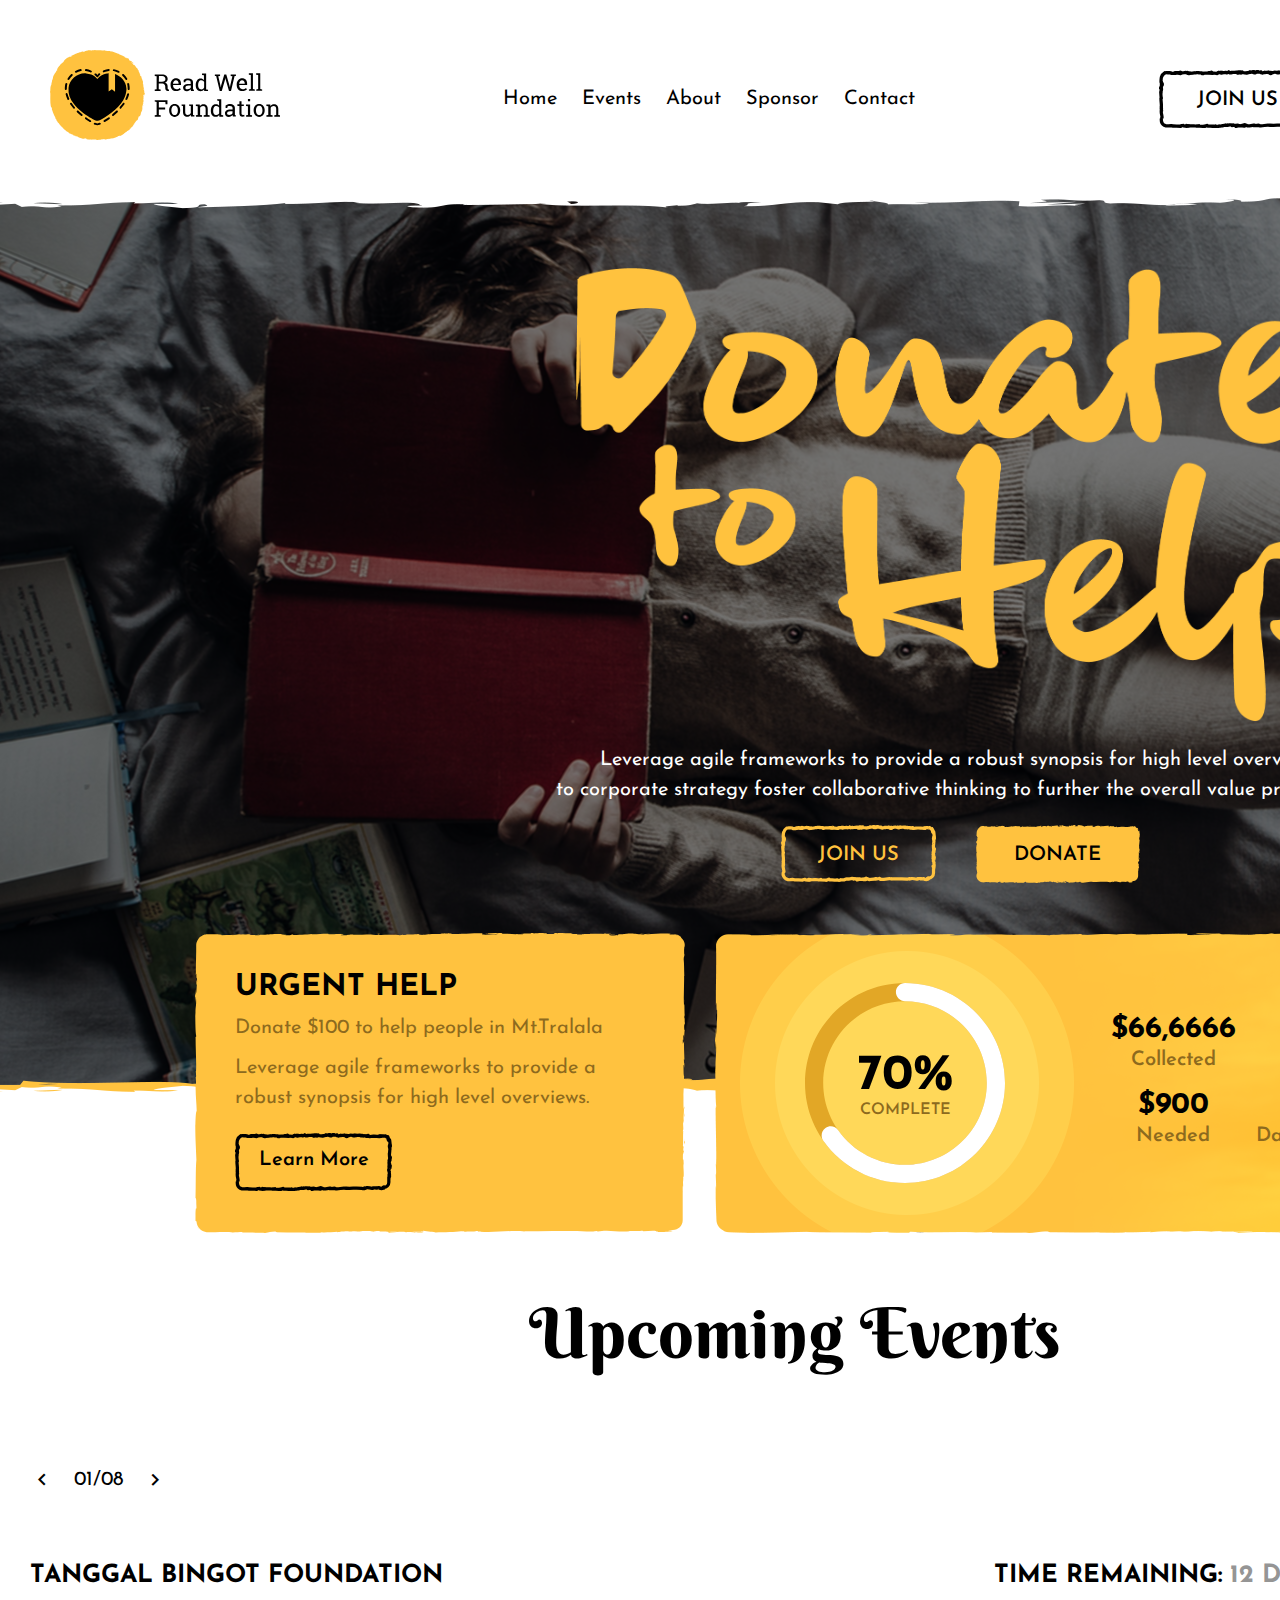
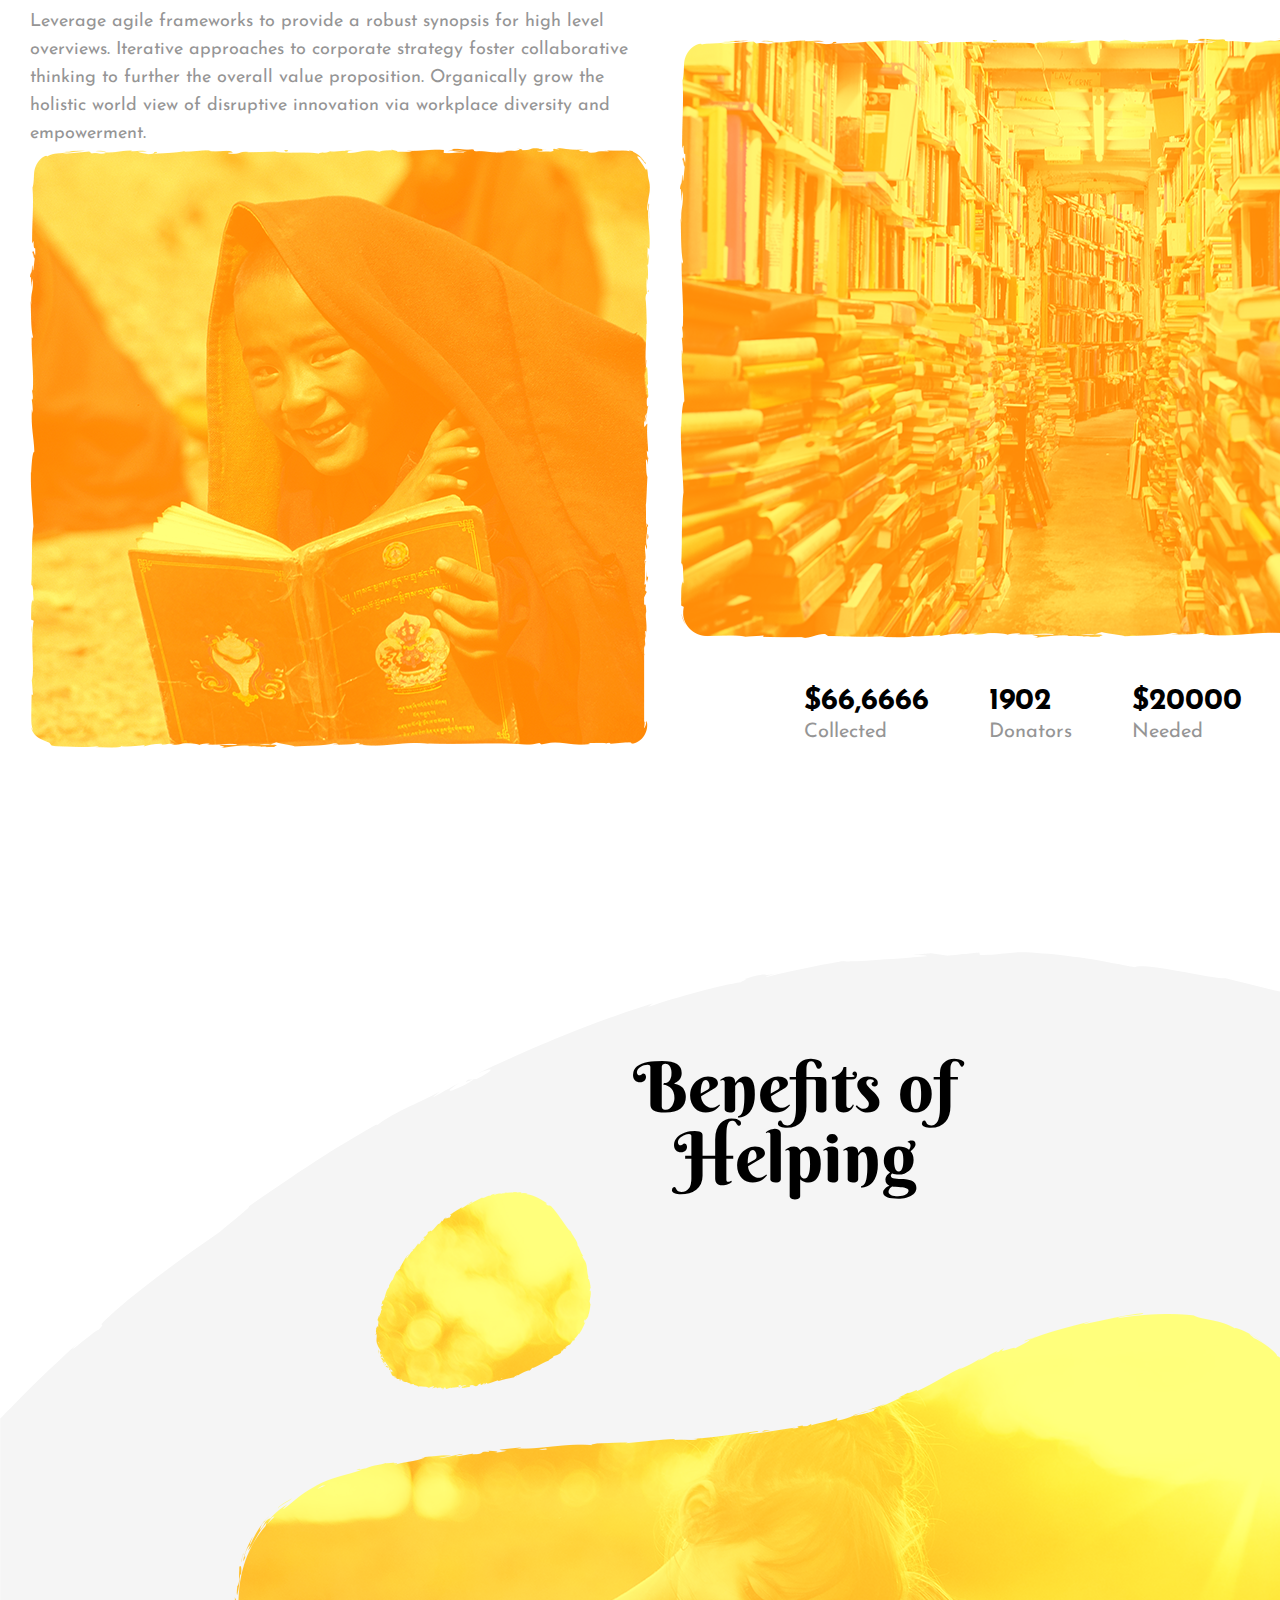
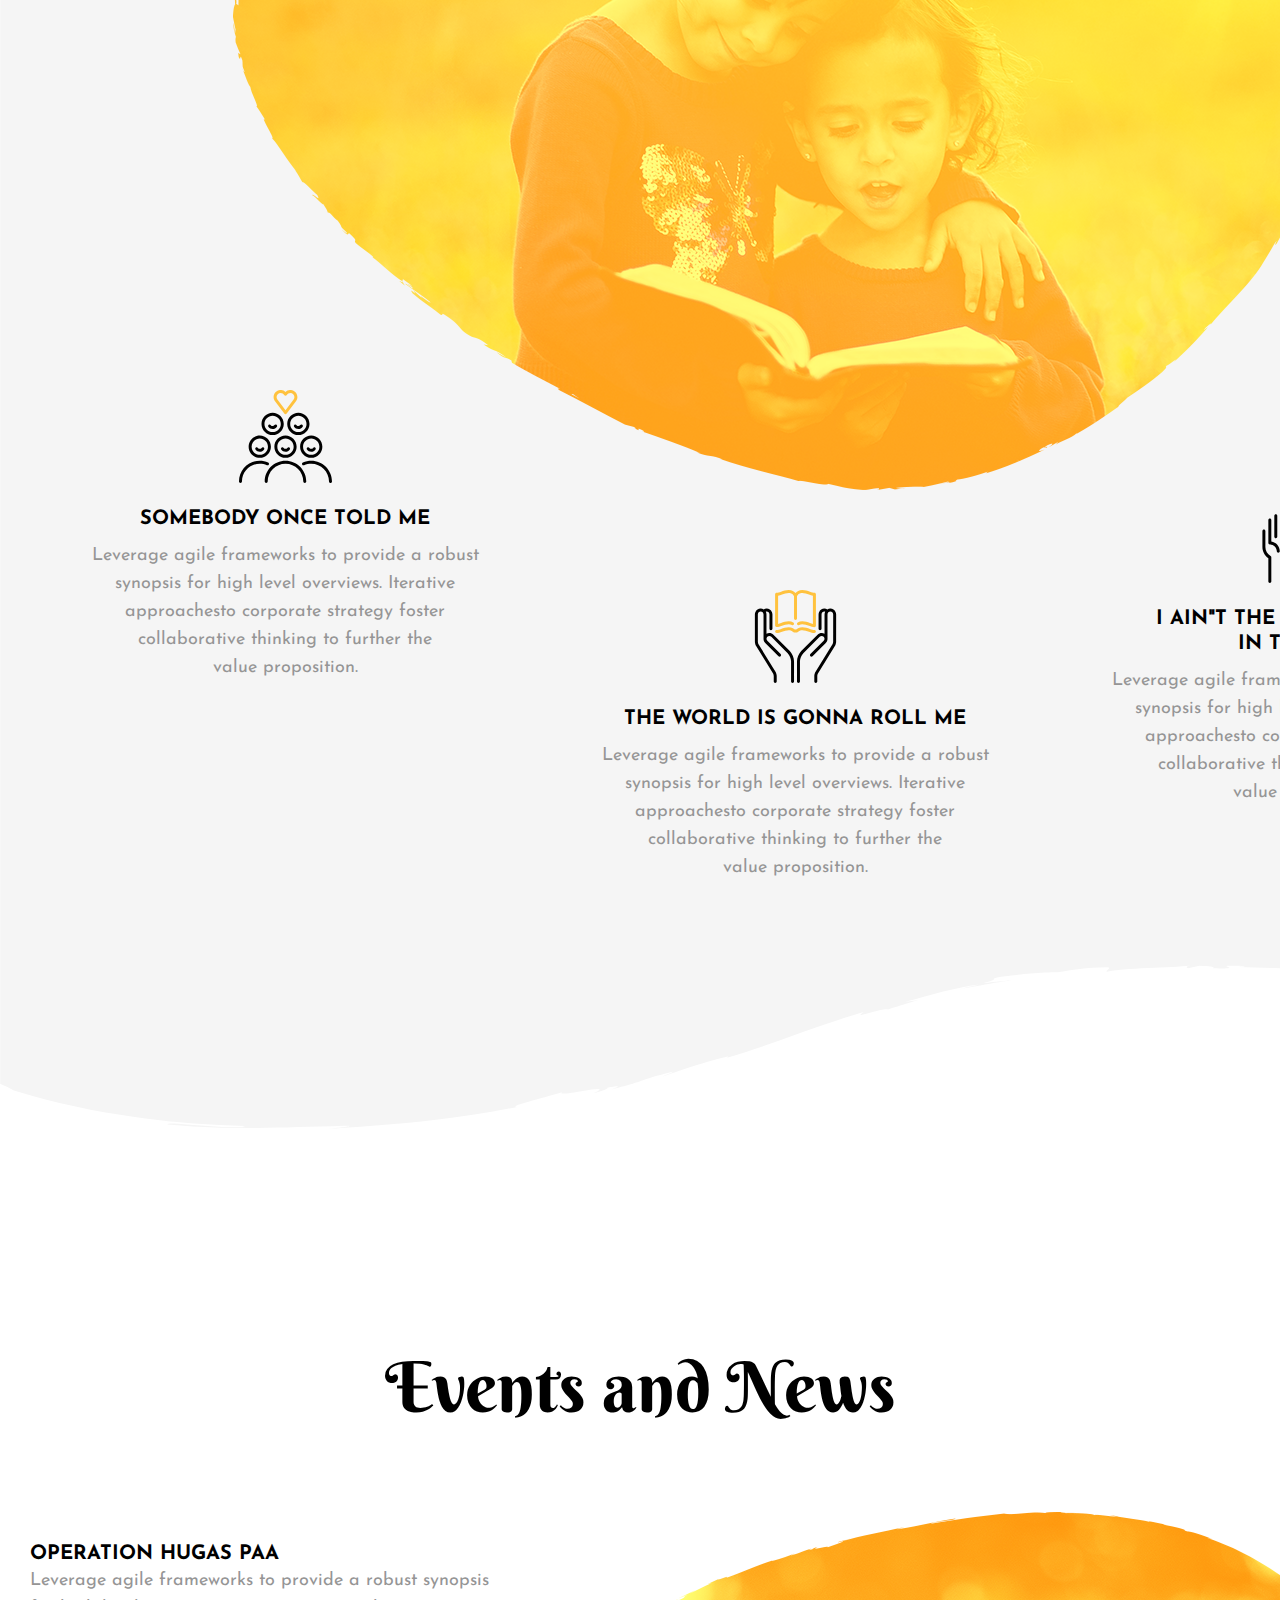
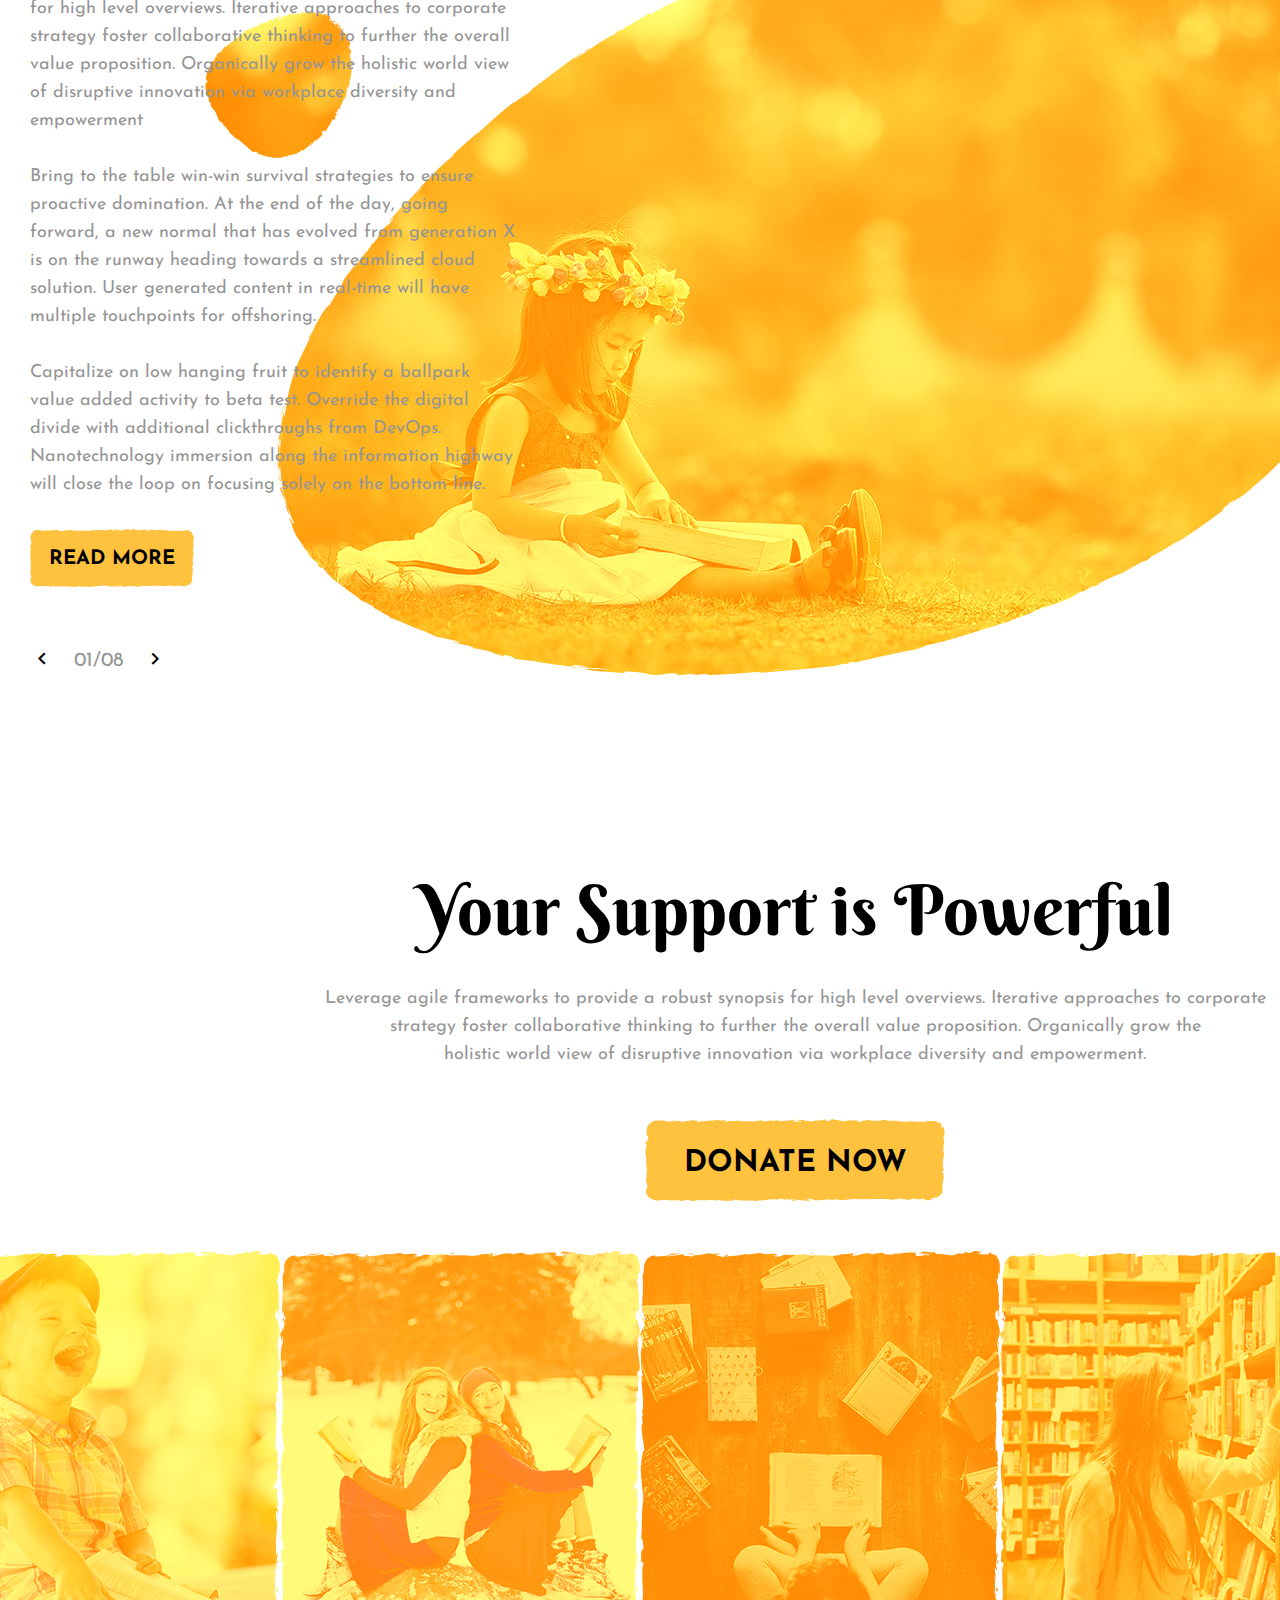
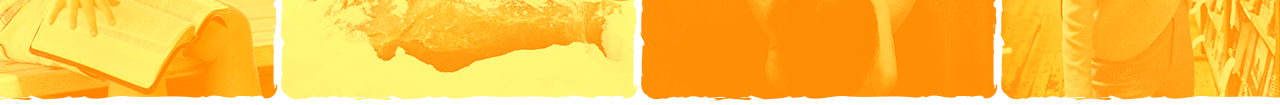
==== index.html @ 2c6f2c4c "initial commit" ====
<!DOCTYPE html>
<html lang="en">
  <head>
    <meta charset="UTF-8" />
    <meta name="viewport" content="width=device-width, initial-scale=1.0" />
    <meta http-equiv="X-UA-Compatible" content="ie=edge" />
    <link rel="stylesheet" href="./css/style.css" type="text/css" />
    <link
      href="https://fonts.googleapis.com/css?family=Berkshire+Swash&display=swap"
      rel="stylesheet"
    />
    <link
      href="https://fonts.googleapis.com/css?family=Josefin+Sans:300,400,600,700&display=swap"
      rel="stylesheet"
    />
    <link
      href="https://fonts.googleapis.com/icon?family=Material+Icons"
      rel="stylesheet"
    />
    <title>Read Well Foundation</title>
  </head>
  <body>
    <header id="container">
      <div class="row">
        <img class="logo" src="./images/logo.svg" />
        <nav>
          <ul>
            <li>Home</li>
            <li>Events</li>
            <li>About</li>
            <li>Sponsor</li>
            <li>Contact</li>
          </ul>
        </nav>
        <div class="headerBtn">
          <div class="secondaryctaBtn">JOIN US</div>
          <div class="primaryctaBtn">DONATE</div>
        </div>
      </div>
    </header>
    <div class="banner">
      <div class="bannerContent">
        <img class="donate" src="images/donate.png" />
        <p>
          Leverage agile frameworks to provide a robust synopsis for high level
          overviews.<br />
          to corporate strategy foster collaborative thinking to further the
          overall value proposition.
        </p>
      </div>
      <div class="bannerBtn">
        <div class="thirdctaBtn">JOIN US</div>
        <div class="primaryctaBtn">DONATE</div>
      </div>
      <section class="reports">
        <div class="help">
          <h1>URGENT HELP</h1>
          <p>Donate $100 to help people in Mt.Tralala</p>
          <p>
            Leverage agile frameworks to provide a robust synopsis for high
            level overviews.
          </p>
          <div class="secondaryctaBtn">Learn More</div>
        </div>
        <div class="percentage">
          <div class="circleGraph">
            <h1>70%<br /><span>COMPLETE</span></h1>
          </div>
          <table>
            <tbody>
              <tr>
                <td>
                  <h2>$66,6666</h2>
                  <p>Collected</p>
                </td>
                <td>
                  <h2>1902</h2>
                  <p>Donators</p>
                </td>
              </tr>
              <tr>
                <td>
                  <h2>$900</h2>
                  <p>Needed</p>
                </td>
                <td>
                  <h2>22</h2>
                  <p>Days remaining</p>
                </td>
              </tr>
            </tbody>
          </table>
          <div class="percentageBtn">DONATE</div>
        </div>
      </section>
    </div>
    <article>
      <div id="container">
        <section class="upcomingEventsContainer">
          <div class="upcomingEvents">
            <h1>Upcoming Events</h1>
            <div class="navArrows">
              <i class="material-icons">keyboard_arrow_left</i>
              <p>01/08</p>
              <i class="material-icons">keyboard_arrow_right</i>
            </div>
          </div>
          <div class="futureEvents">
            <div class="tanggalBinggotFoundation">
              <h1>TANGGAL BINGOT FOUNDATION</h1>
              <p>
                Leverage agile frameworks to provide a robust synopsis for high
                level <br />overviews. Iterative approaches to corporate
                strategy foster collaborative thinking to further the overall
                value proposition. Organically grow the <br />holistic world
                view of disruptive innovation via workplace diversity and
                empowerment.
              </p>
              <img class="imageHolder" src="images/smilingKid.png" />
            </div>
            <div class="foundationStats">
              <ul>
                <li>TIME REMAINING: <span>12 Days</span></li>
                <li>DONATION: <span>57%</span></li>
              </ul>
              <img class="imageHolder" src="images/library.png" />
              <div class="infoButton">
                <table>
                  <tbody>
                    <tr>
                      <td>
                        <h2>$66,6666</h2>
                        <p>Collected</p>
                      </td>
                      <td>
                        <h2>1902</h2>
                        <p>Donators</p>
                      </td>
                      <td>
                        <h2>$20000</h2>
                        <p>Needed</p>
                      </td>
                    </tr>
                  </tbody>
                </table>
                <div class="primaryctaBtn">DONATE</div>
              </div>
            </div>
          </div>
        </section>
      </div>
      <section class="benefitOfHelping">
          <div id="container">
            <h1>Benefits of <br/>Helping</h1>
            <div class="benefits"></div>
              <ul class="benefitList">
                <li>
                  <img src="./images/icon1.svg">
                  <h2>SOMEBODY ONCE TOLD ME</h2>
                  <p>Leverage agile frameworks to provide a robust<br>
                      synopsis for high level overviews. Iterative <br>
                      approachesto corporate strategy foster<br>
                      collaborative thinking to further the<br>
                      value proposition.</p>
                </li>
                <li>
                  <img src="./images/icon2.svg">
                  <h2>THE WORLD IS GONNA ROLL ME</h2>
                  <p>Leverage agile frameworks to provide a robust<br>
                    synopsis for high level overviews. Iterative <br>
                    approachesto corporate strategy foster<br>
                    collaborative thinking to further the<br>
                    value proposition.</p>
                </li>
                <li>
                  <img src="./images/icon3.svg">
                  <h2>I AIN"T THE SHARPEST TOOL <br>IN THE SHED</h2>
                  <p>Leverage agile frameworks to provide a robust<br>
                    synopsis for high level overviews. Iterative <br>
                    approachesto corporate strategy foster<br>
                    collaborative thinking to further the<br>
                    value proposition.</p>
                </li>
              </ul>
          </div>
        </section>

        <section class="eventsAndNews">
          <div id="container">
            <h1>Events and News</h1>
            <div class="articleContent">
              <div class="articleLeft">
                <h2>OPERATION HUGAS PAA</h2>
                <p>Leverage agile frameworks to provide a robust synopsis for high
                level overviews. Iterative approaches to corporate strategy foster
                collaborative thinking to further the overall value proposition.
                Organically grow the holistic world view of disruptive innovation 
                via workplace diversity and empowerment
                <br><br>
                Bring to the table win-win survival strategies to ensure proactive 
                domination. At the end of the day, going forward, a new normal
                that has evolved from generation X is on the runway heading 
                towards a streamlined cloud solution. User generated content
                in real-time will have multiple touchpoints for offshoring.
                <br><br>
                Capitalize on low hanging fruit to identify a ballpark value added
                activity to beta test. Override the digital divide with additional
                clickthroughs from DevOps. Nanotechnology immersion along
                the information highway will close the loop on focusing solely
                on the bottom line.</p>
                <div class="primaryctaBtn">READ MORE</div>
                <div class="navArrows">
                    <i class="material-icons">keyboard_arrow_left</i>
                    <p>01/08</p>
                    <i class="material-icons">keyboard_arrow_right</i>
                  </div>
              </div>
            </div>
          </div>
        </section>

        <section class="supportIsPowerful">
          <div id="container">
            <h1>Your Support is Powerful</h1>
            <p>Leverage agile frameworks to provide a robust synopsis for high level overviews. Iterative approaches to corporate<br>
              strategy foster collaborative thinking to further the overall value proposition. Organically grow the<br>
              holistic world view of disruptive innovation via workplace diversity and empowerment.</p>
            <div class="primaryctaBtn">DONATE NOW</div>
          </div>
          <ul class="gallery">
              <li><img src="./images/gallery1.png"</li>
              <li><img src="./images/gallery2.png"</li>
              <li><img src="./images/gallery3.png"</li>
              <li><img src="./images/gallery4.png"</li>
              <li><img src="./images/gallery5.png"</li>
              <li><img src="./images/gallery6.png"</li>
            </ul>
        </section>
        
    </article>
    
  </body>
</html>
---- css/style.css ----
html,
body,
div,
span,
applet,
object,
iframe,
h1,
h2,
h3,
h4,
h5,
h6,
p,
blockquote,
pre,
a,
abbr,
acronym,
address,
big,
cite,
code,
del,
dfn,
em,
img,
ins,
kbd,
q,
s,
samp,
small,
strike,
strong,
sub,
sup,
tt,
var,
b,
u,
i,
center,
dl,
dt,
dd,
ol,
ul,
li,
fieldset,
form,
label,
legend,
table,
caption,
tbody,
tfoot,
thead,
tr,
th,
td,
article,
aside,
canvas,
details,
embed,
figure,
figcaption,
footer,
header,
hgroup,
menu,
nav,
output,
ruby,
section,
summary,
time,
mark,
audio,
video {
  margin: 0;
  padding: 0;
  border: 0;
  font-size: 100%;
  font: inherit;
  vertical-align: baseline;
}

/* HTML5 display-role reset for older browsers */
article,
aside,
details,
figcaption,
figure,
footer,
header,
hgroup,
menu,
nav,
section {
  display: block;
}

body {
  line-height: 1;
}

ol,
ul {
  list-style: none;
}

blockquote,
q {
  quotes: none;
}

blockquote:before,
blockquote:after,
q:before,
q:after {
  content: "";
  content: none;
}

table {
  border-collapse: collapse;
  border-spacing: 0;
}

*,
*:before,
*:after {
  -webkit-box-sizing: border-box;
          box-sizing: border-box;
  margin: 0;
  padding: 0;
}

/*=====Buttons=====*/
/*=====Buttons=====*/
/*=====Colors=====*/
/*=====Buttons=====*/
/*======================= IMPORT =======================*/
body,
html {
  height: 100%;
  font-family: "Josefin Sans", sans-serif;
  background-size: 100% 100%;
}

#container {
  width: 1590px;
  padding: 0 30px;
  margin: auto;
}

/*======================= GENERAL =======================*/
/*======================= HEADER =======================*/
header {
  padding: 50px !important;
}

header .row {
  display: -webkit-box;
  display: -ms-flexbox;
  display: flex;
  -webkit-box-pack: justify;
      -ms-flex-pack: justify;
          justify-content: space-between;
}

header .logo {
  height: 90px;
}

nav {
  display: -webkit-box;
  display: -ms-flexbox;
  display: flex;
  -webkit-box-align: center;
      -ms-flex-align: center;
          align-items: center;
}

nav li {
  display: inline;
  font-size: 20px;
  padding: 10px;
}

.headerBtn {
  display: -webkit-box;
  display: -ms-flexbox;
  display: flex;
  -webkit-box-align: center;
      -ms-flex-align: center;
          align-items: center;
  text-align: center;
  line-height: 60px;
  font-size: 20px;
  font-weight: 600;
}

.primaryctaBtn {
  background-image: url("../images/button-yellow-fill-01.svg");
  background-repeat: no-repeat;
  width: 164px;
  height: 58px;
  margin: 20px;
  cursor: pointer;
}

.secondaryctaBtn {
  background-image: url("../images/button-black-border.svg");
  background-repeat: no-repeat;
  width: 157px;
  height: 58px;
  margin: 20px;
  cursor: pointer;
}

/*======================= HEADER =======================*/
/*======================= ARTICLE =======================*/
.banner {
  background-image: url("../images/banner-bg.png");
  background-repeat: no-repeat;
  width: 1920px;
  height: 100%;
}

.banner .donate {
  width: 40%;
}

.banner p {
  color: #fff;
  font-size: 20px;
  line-height: 30px;
  margin-top: 20px;
}

.banner .bannerContent {
  text-align: center;
}

.banner .bannerContent img {
  padding-top: 70px;
}

.banner .bannerBtn {
  display: -webkit-box;
  display: -ms-flexbox;
  display: flex;
  text-align: center;
  line-height: 60px;
  font-size: 20px;
  font-weight: 600;
  -webkit-box-pack: center;
      -ms-flex-pack: center;
          justify-content: center;
}

.banner .thirdctaBtn {
  background-image: url("../images/button-yellow-border-01.svg");
  background-repeat: no-repeat;
  width: 155px;
  height: 58px;
  margin: 20px;
  cursor: pointer;
  color: #ffc23e;
}

/*======================= REPORTS =======================*/
.reports {
  display: -webkit-box;
  display: -ms-flexbox;
  display: flex;
  -webkit-box-pack: center;
      -ms-flex-pack: center;
          justify-content: center;
  margin-top: 30px;
}

.reports .help {
  background-image: url("../images/banner-square.svg");
  background-repeat: no-repeat;
  width: 490px;
  height: 300px;
  margin-right: 30px;
  padding: 40px;
  font-size: 20px;
}

.reports .help h1 {
  font-size: 30px;
  font-weight: 800;
  text-align: initial;
}

.reports .help p {
  font-size: 20px;
  text-align: initial;
  color: #8d6a1e;
  margin-top: 10px;
}

.reports .help .secondaryctaBtn {
  font-weight: 600;
  line-height: 55px;
  margin: 20px 0;
  text-align: center;
}

.reports .percentageBtn {
  background-image: url("../images/button-black-fill.svg");
  background-repeat: no-repeat;
  width: 141px;
  height: 50px;
  margin: 20px;
  cursor: pointer;
  color: #fff;
  padding: 15px;
  text-align: center;
  font-weight: 600;
  line-height: 25px;
}

.reports .percentage {
  background-image: url("../images/percentageBg.png");
  background-repeat: no-repeat;
  width: 1010px;
  height: 300px;
  padding: 50px 40px;
  font-size: 20px;
  display: -webkit-box;
  display: -ms-flexbox;
  display: flex;
  -webkit-box-pack: justify;
      -ms-flex-pack: justify;
          justify-content: space-between;
  -webkit-box-align: center;
      -ms-flex-align: center;
          align-items: center;
}

.reports .percentage .circleGraph {
  background-image: url("../images/circle-graph.svg");
  background-repeat: no-repeat;
  width: 200px;
  height: 200px;
  display: -webkit-box;
  display: -ms-flexbox;
  display: flex;
  -webkit-box-pack: center;
      -ms-flex-pack: center;
          justify-content: center;
  -webkit-box-align: center;
      -ms-flex-align: center;
          align-items: center;
  margin-left: 50px;
  padding-top: 20px;
}

.reports .percentage h1 {
  font-size: 50px;
  text-align: center;
  line-height: 25px;
  font-family: "Josefin Sans", sans-serif;
  font-weight: 800;
}

.reports .percentage span {
  text-align: center;
  font-size: 16px;
  color: #8d6a1e;
  font-weight: 600;
  font-family: "Josefin Sans", sans-serif;
}

.reports .percentage .overallStats {
  display: -webkit-box;
  display: -ms-flexbox;
  display: flex;
  -webkit-box-align: center;
      -ms-flex-align: center;
          align-items: center;
}

.reports .percentage ul {
  padding: 20px;
}

.reports .percentage li {
  text-align: center;
  font-size: 40px;
  font-weight: 800;
  display: inline-block;
}

.reports .percentage table {
  display: -webkit-box;
  display: -ms-flexbox;
  display: flex;
  -webkit-box-align: center;
      -ms-flex-align: center;
          align-items: center;
}

.reports .percentage table tr > td {
  text-align: center;
  padding: 8px 10px;
}

.reports .percentage table tr > td h2 {
  font-size: 30px;
  font-weight: 700;
  font-family: "Josefin Sans", sans-serif;
}

.reports .percentage table tr > td p {
  text-align: center;
  font-size: 20px;
  color: #8d6a1e;
  font-weight: 600;
  margin: 0;
}

/*======================= REPORTS =======================*/
/*======================= UPCOMING EVENTS =======================*/
.upcomingEventsContainer {
  padding-top: 200px;
}

.upcomingEventsContainer .upcomingEvents {
  padding-bottom: 70px;
}

.upcomingEventsContainer .upcomingEvents h1 {
  font-size: 70px;
  font-family: "Berkshire Swash", cursive;
  padding-bottom: 100px;
  text-align: center;
}

.upcomingEventsContainer .upcomingEvents .navArrows {
  display: -webkit-box;
  display: -ms-flexbox;
  display: flex;
  line-height: 25px;
}

.upcomingEventsContainer .upcomingEvents .navArrows p {
  font-size: 20px;
}

.upcomingEventsContainer .upcomingEvents .navArrows .material-icons:first-child {
  padding: 0 20px 0 0;
}

.upcomingEventsContainer .upcomingEvents .navArrows .material-icons:first-child:hover {
  color: #ffc23f;
  cursor: pointer;
}

.upcomingEventsContainer .upcomingEvents .navArrows .material-icons {
  padding: 0 20px 0 20px;
}

.upcomingEventsContainer .upcomingEvents .navArrows .material-icons:hover {
  color: #ffc23f;
  cursor: pointer;
}

.futureEvents {
  display: -webkit-box;
  display: -ms-flexbox;
  display: flex;
}

.futureEvents .tanggalBinggotFoundation h1 {
  font-size: 25px;
  font-weight: 800;
  padding-bottom: 20px;
}

.futureEvents .tanggalBinggotFoundation p {
  font-size: 18px;
  line-height: 28px;
  color: #959595;
}

.futureEvents .foundationStats ul {
  display: -webkit-box;
  display: -ms-flexbox;
  display: flex;
  -webkit-box-pack: end;
      -ms-flex-pack: end;
          justify-content: flex-end;
  font-size: 25px;
  font-weight: 800;
}

.futureEvents .foundationStats li:nth-child(2) {
  display: inline;
  padding: 0 0 0 20px;
}

.futureEvents .foundationStats li {
  display: inline;
  padding: 0 20px 0 20px;
}

.futureEvents .foundationStats span {
  color: #959595;
}

.futureEvents .foundationStats .imageHolder {
  padding-top: 50px;
}

.futureEvents .foundationStats .infoButton {
  display: -webkit-box;
  display: -ms-flexbox;
  display: flex;
  -webkit-box-pack: center;
      -ms-flex-pack: center;
          justify-content: center;
  padding-top: 40px;
}

.futureEvents .foundationStats .infoButton .primaryctaBtn {
  margin: 0 0 0 30px;
  text-align: center;
  font-weight: 700;
  font-size: 20px;
  line-height: 60px;
}

.futureEvents .foundationStats table {
  display: -webkit-box;
  display: -ms-flexbox;
  display: flex;
  -webkit-box-pack: center;
      -ms-flex-pack: center;
          justify-content: center;
}

.futureEvents .foundationStats table tr > td {
  padding: 0 30px;
}

.futureEvents .foundationStats table tr > td h2 {
  font-size: 30px;
  font-weight: 700;
  font-family: "Josefin Sans", sans-serif;
  line-height: 40px;
}

.futureEvents .foundationStats table tr > td p {
  font-size: 20px;
  color: #959595;
}

/*======================= UPCOMING EVENTS =======================*/
/*======================= BENEFIT OF HELPING =======================*/
.benefitOfHelping {
  padding-top: 300px;
  background-image: url("../images/benefitsMainBg.svg");
  background-repeat: no-repeat;
  width: 100%;
  height: 2000px;
  background-position: 0 200px;
}

.benefitOfHelping h1 {
  font-size: 70px;
  font-family: "Berkshire Swash", cursive;
  text-align: center;
}

.benefitOfHelping .benefits {
  background-position: center;
  background-image: url("../images/girlsReading.png");
  background-repeat: no-repeat;
  width: 100%;
  height: 898px;
}

.benefitOfHelping .benefitList {
  display: -webkit-box;
  display: -ms-flexbox;
  display: flex;
  -ms-flex-pack: distribute;
      justify-content: space-around;
  padding-top: 100px;
}

.benefitOfHelping .benefitList li {
  display: inline;
  text-align: center;
}

.benefitOfHelping .benefitList li:nth-child(1) {
  margin-top: -200px;
}

.benefitOfHelping .benefitList li:nth-child(3) {
  margin-top: -100px;
}

.benefitOfHelping .benefitList h2 {
  font-size: 20px;
  font-family: "Josefin Sans", sans-serif;
  font-weight: 700;
  line-height: 25px;
}

.benefitOfHelping .benefitList p {
  font-size: 18px;
  line-height: 28px;
  color: #959595;
  padding-top: 10px;
}

.benefitOfHelping .benefitList img {
  width: 100%;
  height: 113px;
  padding-bottom: 20px;
}

/*======================= BENEFIT OF HELPING =======================*/
/*======================= EVENTS AND NEWS =======================*/
.eventsAndNews {
  padding-top: 200px;
  display: -webkit-box;
  display: -ms-flexbox;
  display: flex;
  -webkit-box-pack: center;
      -ms-flex-pack: center;
          justify-content: center;
  background-image: url("../images/littleGirl.png");
  background-repeat: no-repeat;
  width: 100%;
  height: 100%;
  background-position: 100% 100%;
}

.eventsAndNews h1 {
  font-size: 70px;
  font-family: "Berkshire Swash", cursive;
  text-align: center;
  padding-bottom: 20px;
}

.eventsAndNews h2 {
  font-size: 20px;
  font-family: "Josefin Sans", sans-serif;
  font-weight: 700;
  line-height: 25px;
}

.eventsAndNews p {
  font-size: 18px;
  line-height: 28px;
  color: #959595;
}

.eventsAndNews .primaryctaBtn {
  background-image: url("../images/button-yellow-fill-01.svg");
  background-repeat: no-repeat;
  width: 164px;
  height: 58px;
  margin: 20px;
  cursor: pointer;
  margin: 30px 0;
  cursor: pointer;
  text-align: center;
  line-height: 60px;
  font-weight: 700;
  font-size: 20px;
}

.eventsAndNews .articleContent {
  padding-top: 100px;
}

.eventsAndNews .articleLeft {
  width: 40%;
}

.eventsAndNews .navArrows {
  display: -webkit-box;
  display: -ms-flexbox;
  display: flex;
  line-height: 25px;
  padding-top: 30px;
}

.eventsAndNews .navArrows p {
  font-size: 20px;
}

.eventsAndNews .navArrows .material-icons:first-child {
  padding: 0 20px 0 0;
}

.eventsAndNews .navArrows .material-icons:first-child:hover {
  color: #ffc23f;
  cursor: pointer;
}

.eventsAndNews .navArrows .material-icons {
  padding: 0 20px 0 20px;
}

.eventsAndNews .navArrows .material-icons:hover {
  color: #ffc23f;
  cursor: pointer;
}

/*======================= EVENTS AND NEWS =======================*/
/*======================= YOUR SUPPORT IS POWERFUL =======================*/
.supportIsPowerful {
  padding-top: 200px;
}

.supportIsPowerful h1 {
  font-size: 70px;
  font-family: "Berkshire Swash", cursive;
  text-align: center;
  padding-bottom: 40px;
}

.supportIsPowerful p {
  font-size: 18px;
  line-height: 28px;
  color: #959595;
  text-align: center;
}

.supportIsPowerful .primaryctaBtn {
  background-image: url("../images/donateNow.svg");
  background-repeat: no-repeat;
  width: 100%;
  height: 82px;
  margin: 20px;
  cursor: pointer;
  cursor: pointer;
  text-align: center;
  line-height: 90px;
  font-weight: 700;
  font-size: 30px;
  background-position: center;
  margin: 50px 0;
}

.supportIsPowerful .gallery {
  display: -webkit-box;
  display: -ms-flexbox;
  display: flex;
  -webkit-box-pack: center;
      -ms-flex-pack: center;
          justify-content: center;
}

/*======================= YOUR SUPPORT IS POWERFUL =======================*/
/*======================= ARTICLE =======================*/
/*# sourceMappingURL=style.css.map */
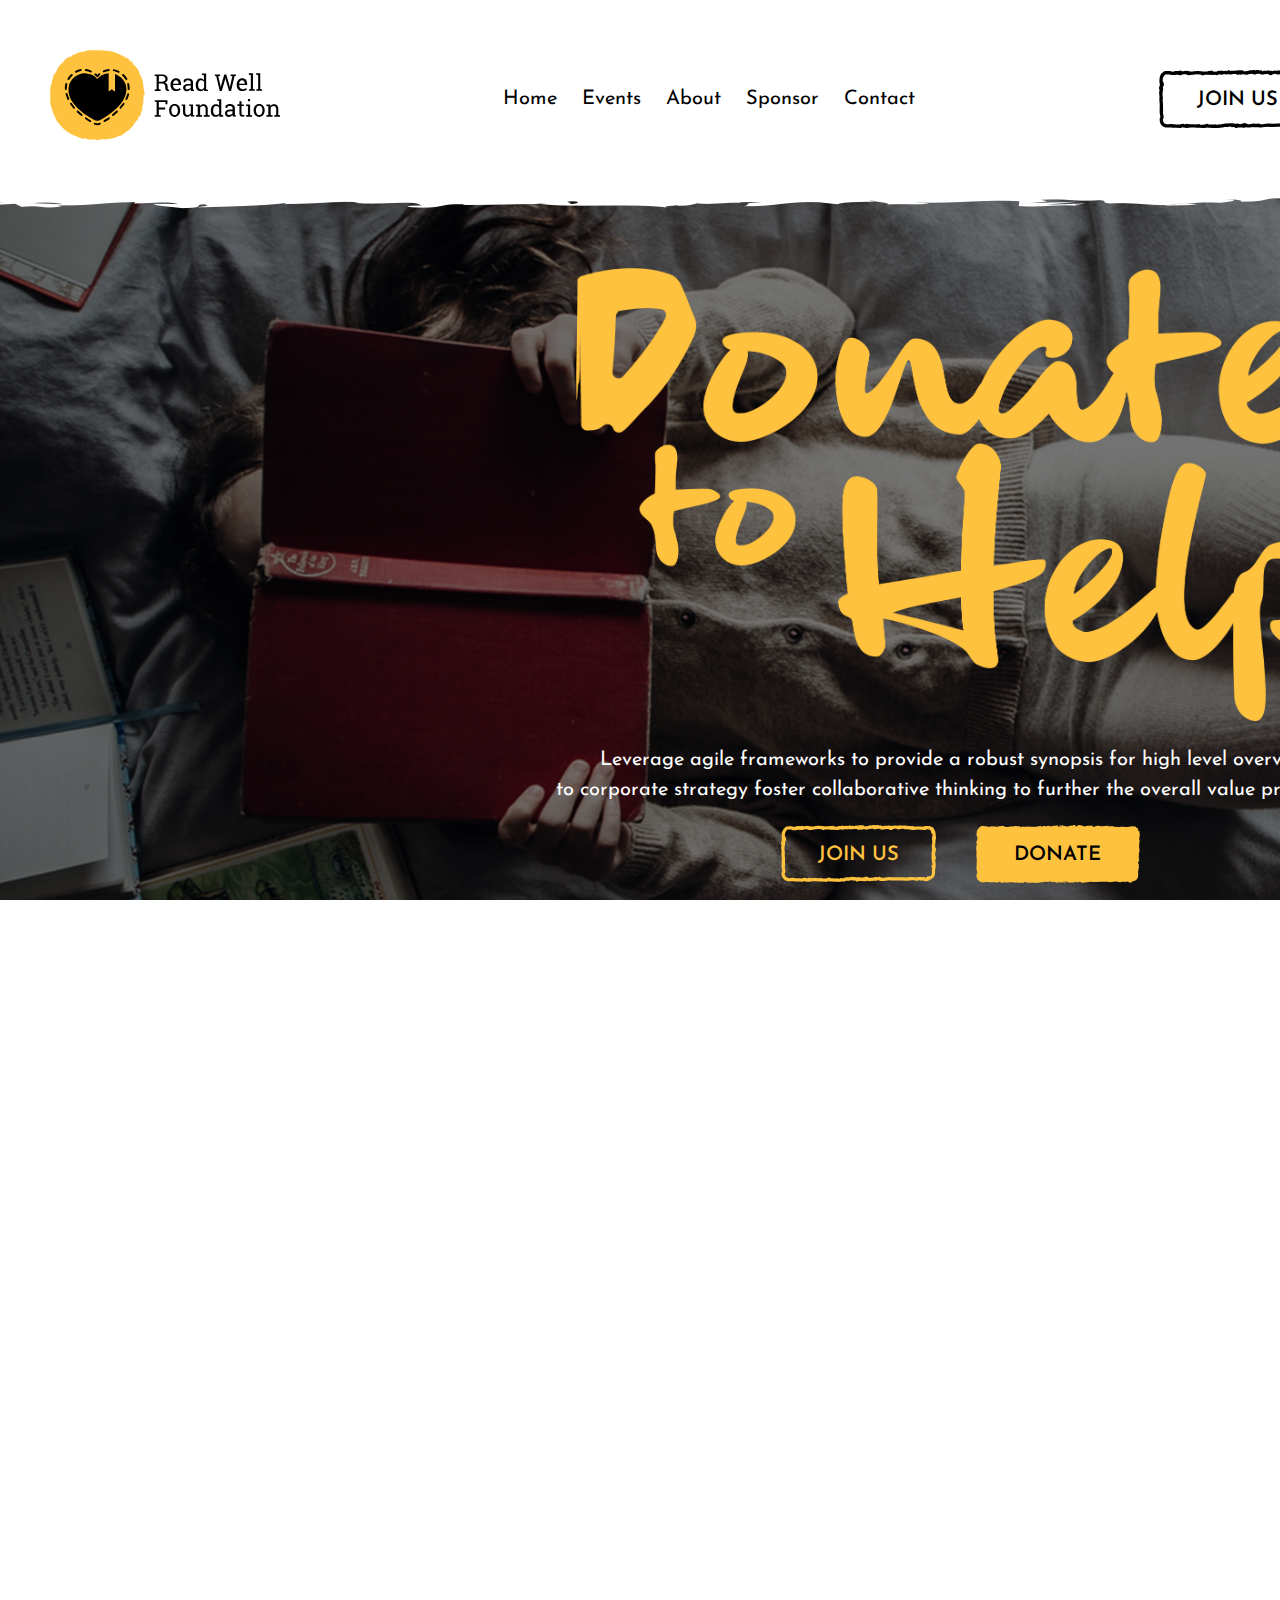
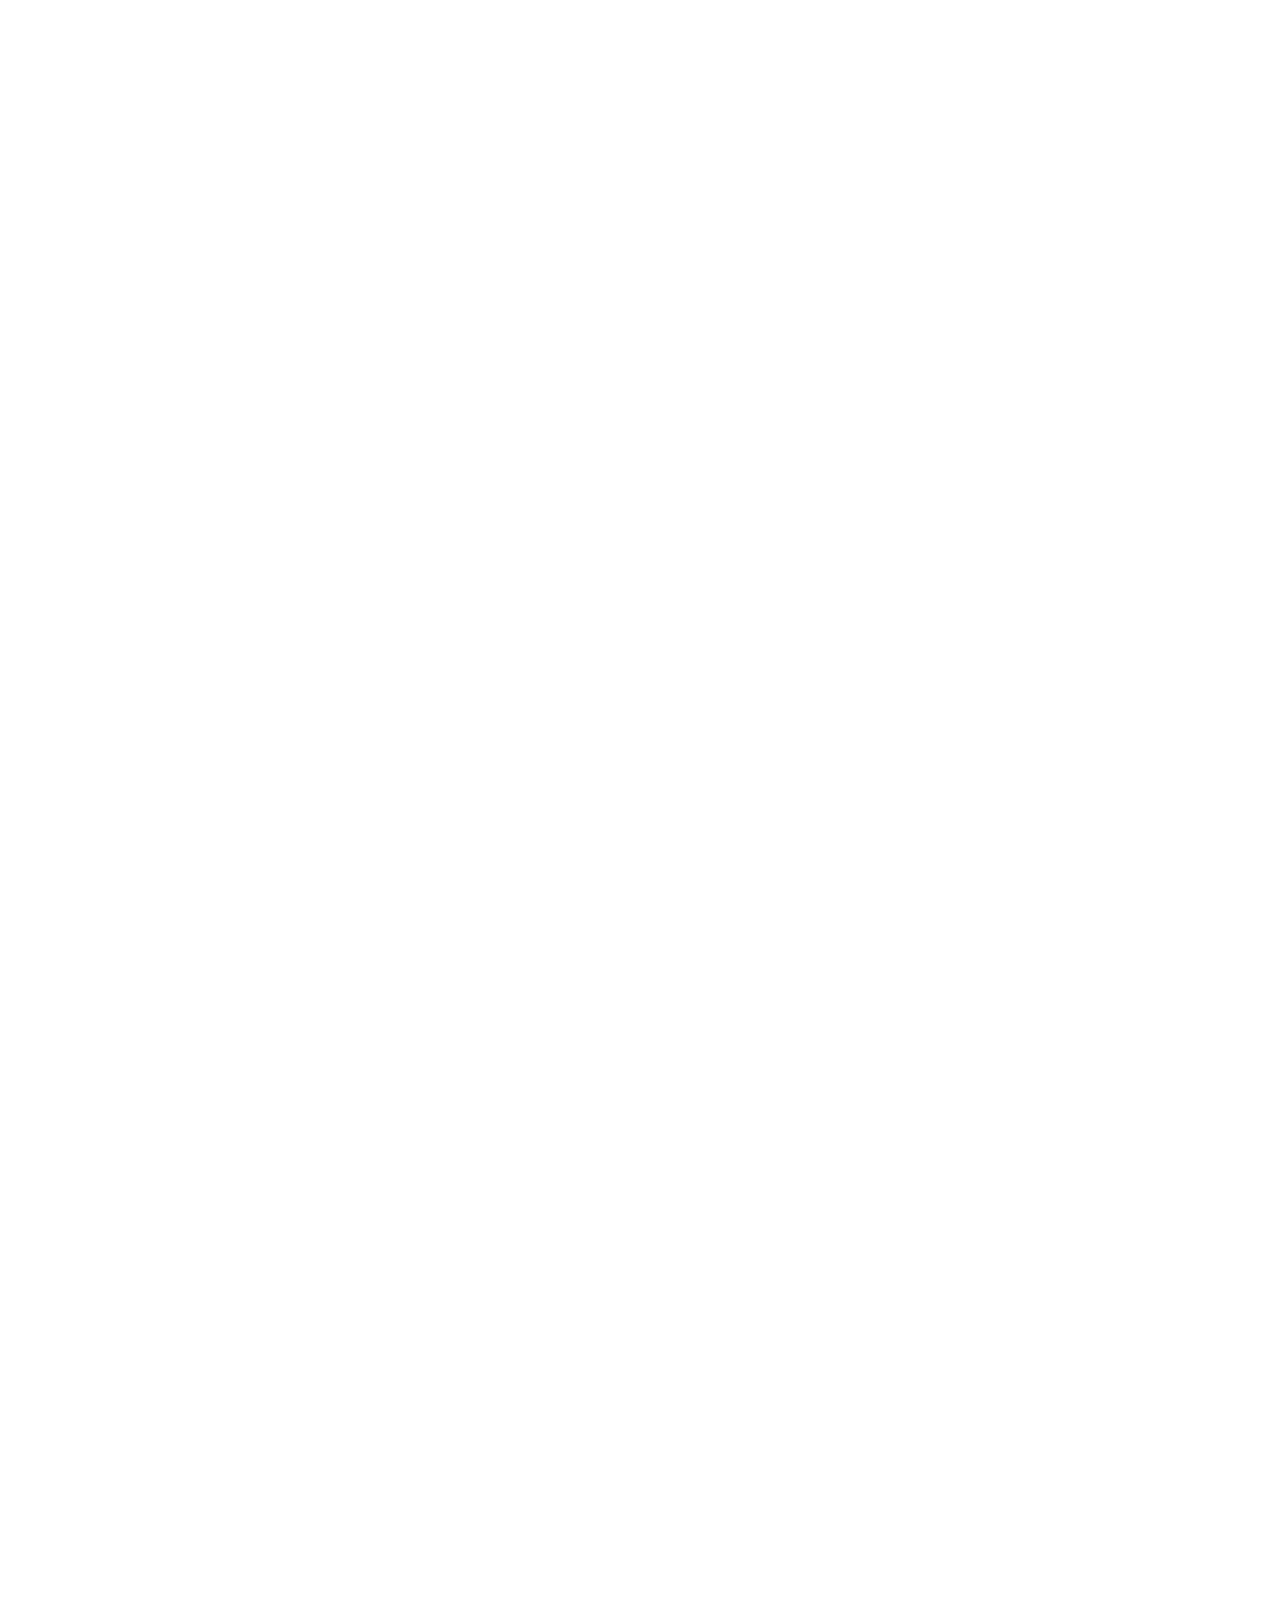
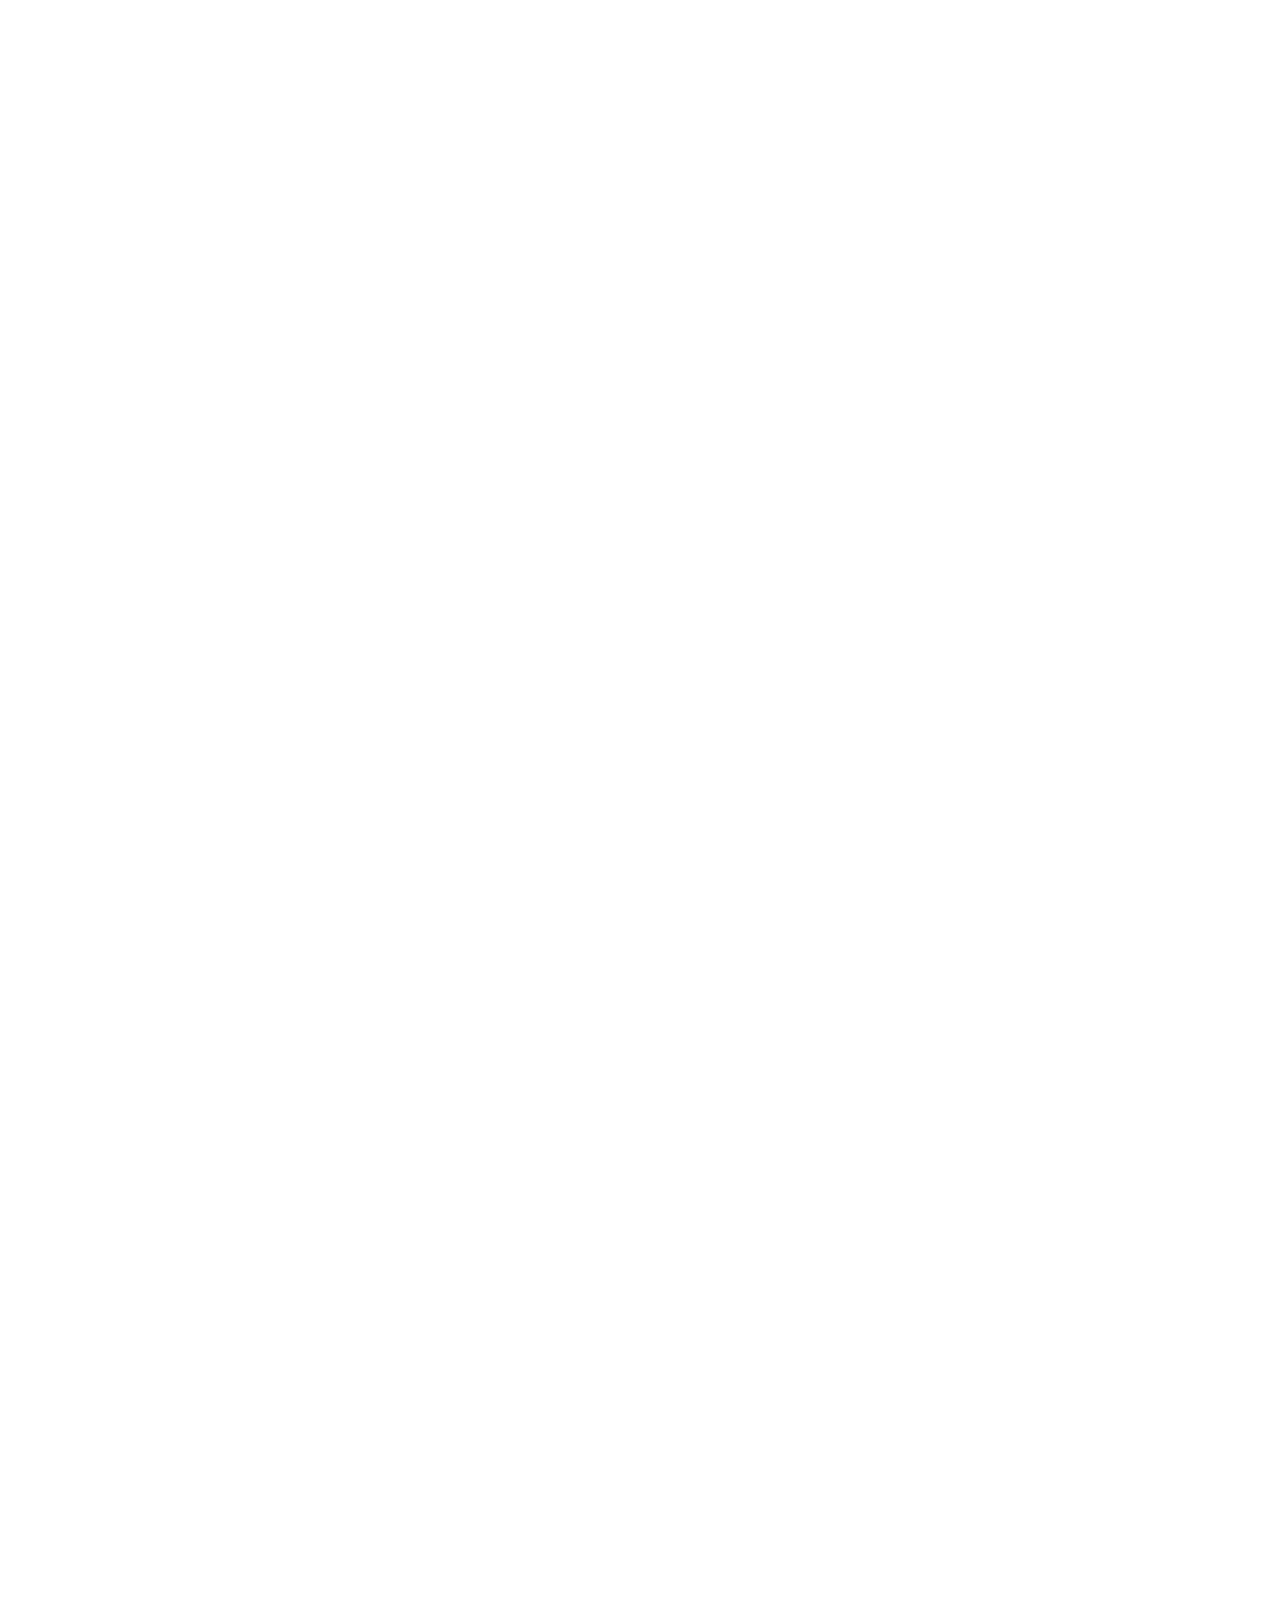
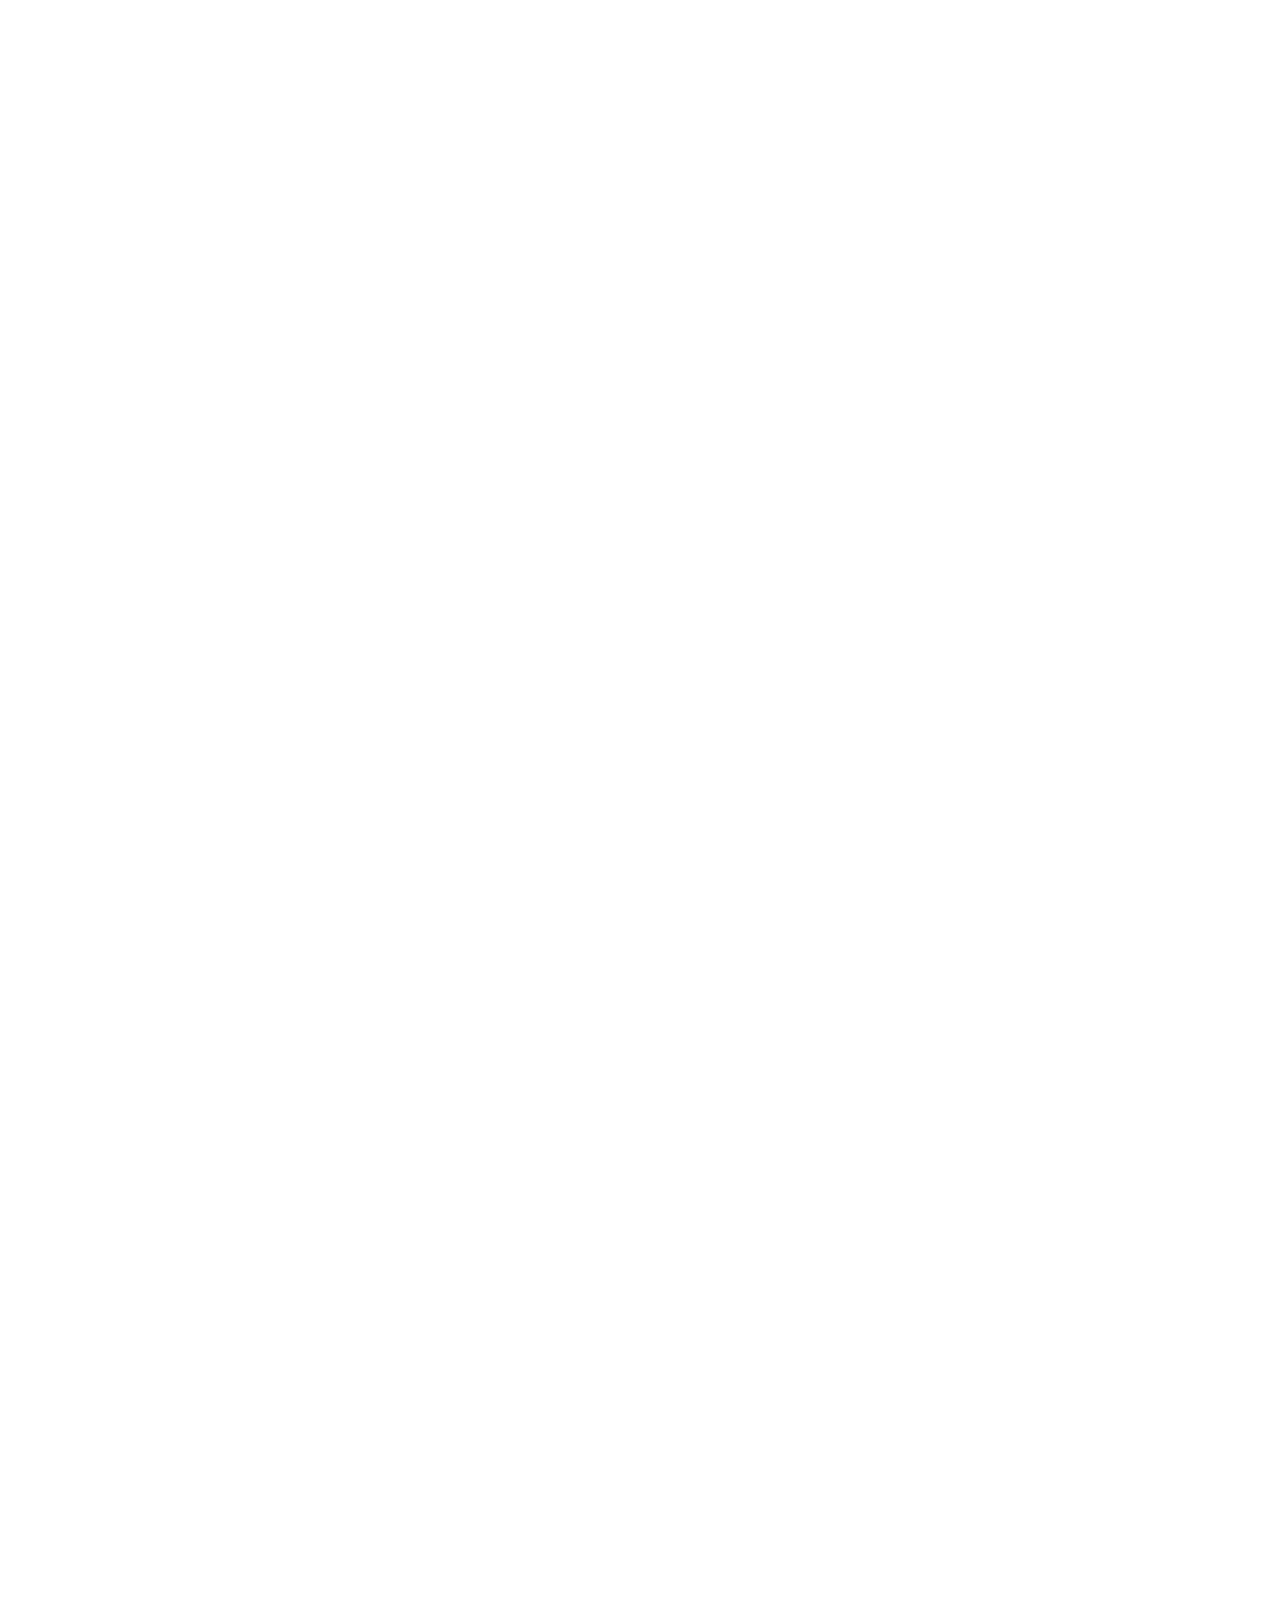
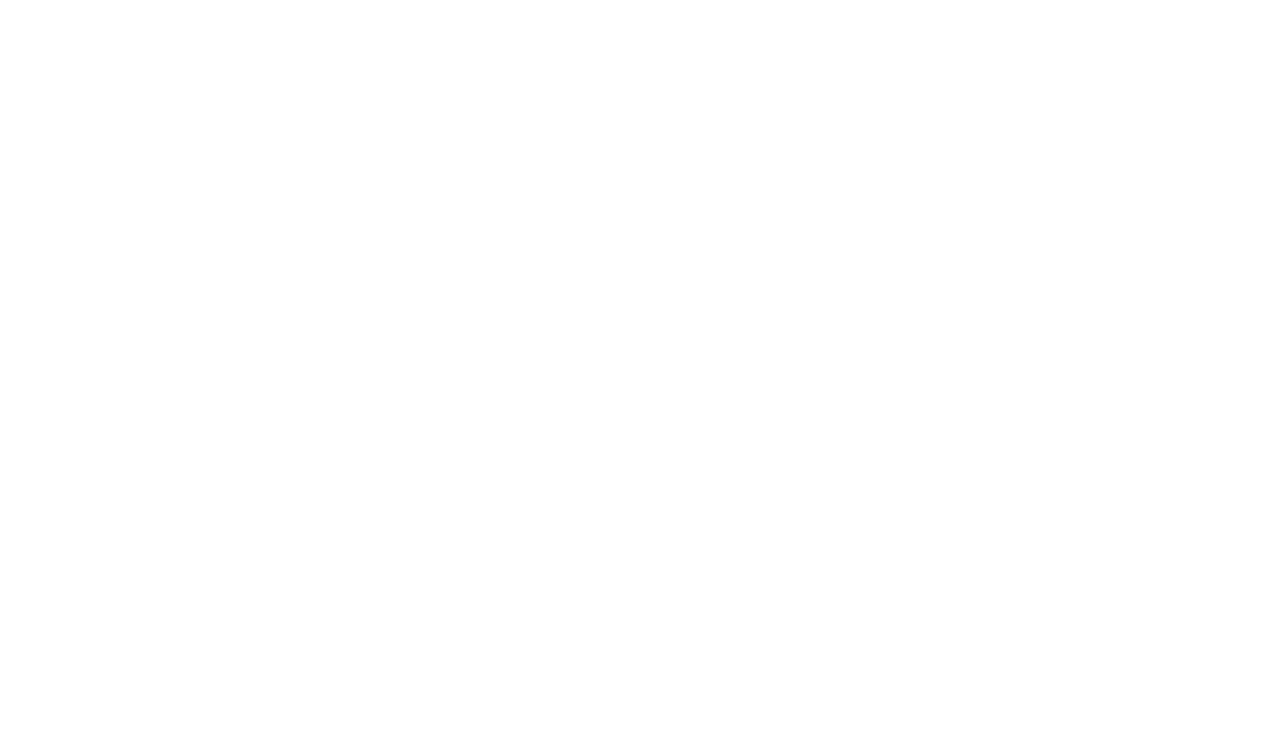
==== commit c29b2a19: "initial commit" ====
--- a/index.html
+++ b/index.html
@@ -236,8 +236,44 @@
               <li><img src="./images/gallery6.png"</li>
             </ul>
         </section>
-        
     </article>
+
+    <footer>
+      <div id="container">
+        <div class="listOflist">
+          <ul class="getInvolve">
+            <li>GET INVOLVE</li>
+            <li>Help Them</li>
+            <li>Volunteer</li>
+            <li>Wala na ko maisip</li>
+          </ul>
+          <ul class="stayUpdated">
+              <li>STAY UPDATED</li>
+              <li>News & Events</li>
+              <li>Newsletter</li>
+              <li>Will to Win</li>
+          </ul>
+          <ul class="followUs">
+              <li>FOLLOW US</li>
+              <li>Friendster</li>
+              <li>Twitter</li>
+              <li>Youtube</li>
+              <li>Yahoo Mail</li>
+          </ul>
+          <ul class="contactUs">
+              <li>CONTACT US</li>
+              <li>P: 123 4567</li>
+              <li>M: 0971124HoursOpen</li>
+              <li>readwell@foundation.com</li>
+          </ul>
+        </div>
+        <div class="copyRight">
+          <p>© Copyright Read Well Foundation</p>
+          <img src="images/logoHeart.svg">
+          <p>Terms & Condition  /  Privacy Policy</p>
+        </div>
+      </div>
+    </footer>
     
   </body>
 </html>
--- a/css/style.css
+++ b/css/style.css
@@ -148,6 +148,7 @@
   height: 100%;
   font-family: "Josefin Sans", sans-serif;
   background-size: 100% 100%;
+  overflow-x: hidden;
 }
 
 #container {
@@ -763,8 +764,125 @@
   -webkit-box-pack: center;
       -ms-flex-pack: center;
           justify-content: center;
+  margin-top: -200px;
+}
+
+.supportIsPowerful .gallery li {
+  margin: 15px;
+}
+
+.supportIsPowerful .gallery li:nth-child(2) {
+  padding-top: 150px;
+}
+
+.supportIsPowerful .gallery li:nth-child(3) {
+  padding-top: 300px;
+}
+
+.supportIsPowerful .gallery li:nth-child(4) {
+  padding-top: 450px;
+}
+
+.supportIsPowerful .gallery li:nth-child(5) {
+  padding-top: 200px;
+}
+
+.supportIsPowerful .gallery li:nth-child(6) {
+  padding-top: 50px;
+}
+
+.supportIsPowerful .gallery img {
+  width: 360px;
+  height: auto;
 }
 
 /*======================= YOUR SUPPORT IS POWERFUL =======================*/
 /*======================= ARTICLE =======================*/
+/*======================= FOOTER =======================*/
+footer {
+  background-image: url("../images/footerBg.svg");
+  background-repeat: no-repeat;
+  width: 100%;
+  height: auto;
+  background-position: top;
+  padding-top: 450px;
+  margin-top: -430px;
+  color: #fff;
+}
+
+footer .listOflist {
+  display: -webkit-box;
+  display: -ms-flexbox;
+  display: flex;
+  -webkit-box-pack: justify;
+      -ms-flex-pack: justify;
+          justify-content: space-between;
+}
+
+footer .listOflist .getInvolve li:nth-child(1) {
+  font-size: 20px;
+  font-family: "Josefin Sans", sans-serif;
+  font-weight: 700;
+  padding-bottom: 10px;
+  color: #fff;
+}
+
+footer .listOflist .getInvolve li {
+  line-height: 30px;
+  color: #959595;
+}
+
+footer .listOflist .stayUpdated li:nth-child(1) {
+  font-size: 20px;
+  font-family: "Josefin Sans", sans-serif;
+  font-weight: 700;
+  padding-bottom: 10px;
+  color: #fff;
+}
+
+footer .listOflist .stayUpdated li {
+  line-height: 30px;
+  color: #959595;
+}
+
+footer .listOflist .followUs li:nth-child(1) {
+  font-size: 20px;
+  font-family: "Josefin Sans", sans-serif;
+  font-weight: 700;
+  padding-bottom: 10px;
+  color: #fff;
+}
+
+footer .listOflist .followUs li {
+  line-height: 30px;
+  color: #959595;
+}
+
+footer .listOflist .contactUs li:nth-child(1) {
+  font-size: 20px;
+  font-family: "Josefin Sans", sans-serif;
+  font-weight: 700;
+  padding-bottom: 20px;
+  color: #fff;
+}
+
+footer .listOflist .contactUs li {
+  line-height: 30px;
+  color: #959595;
+}
+
+footer .copyRight {
+  padding: 50px 0;
+  display: -webkit-box;
+  display: -ms-flexbox;
+  display: flex;
+  -webkit-box-pack: justify;
+      -ms-flex-pack: justify;
+          justify-content: space-between;
+  -webkit-box-align: center;
+      -ms-flex-align: center;
+          align-items: center;
+}
+
+/*======================= FOOTER =======================*/
 /*# sourceMappingURL=style.css.map */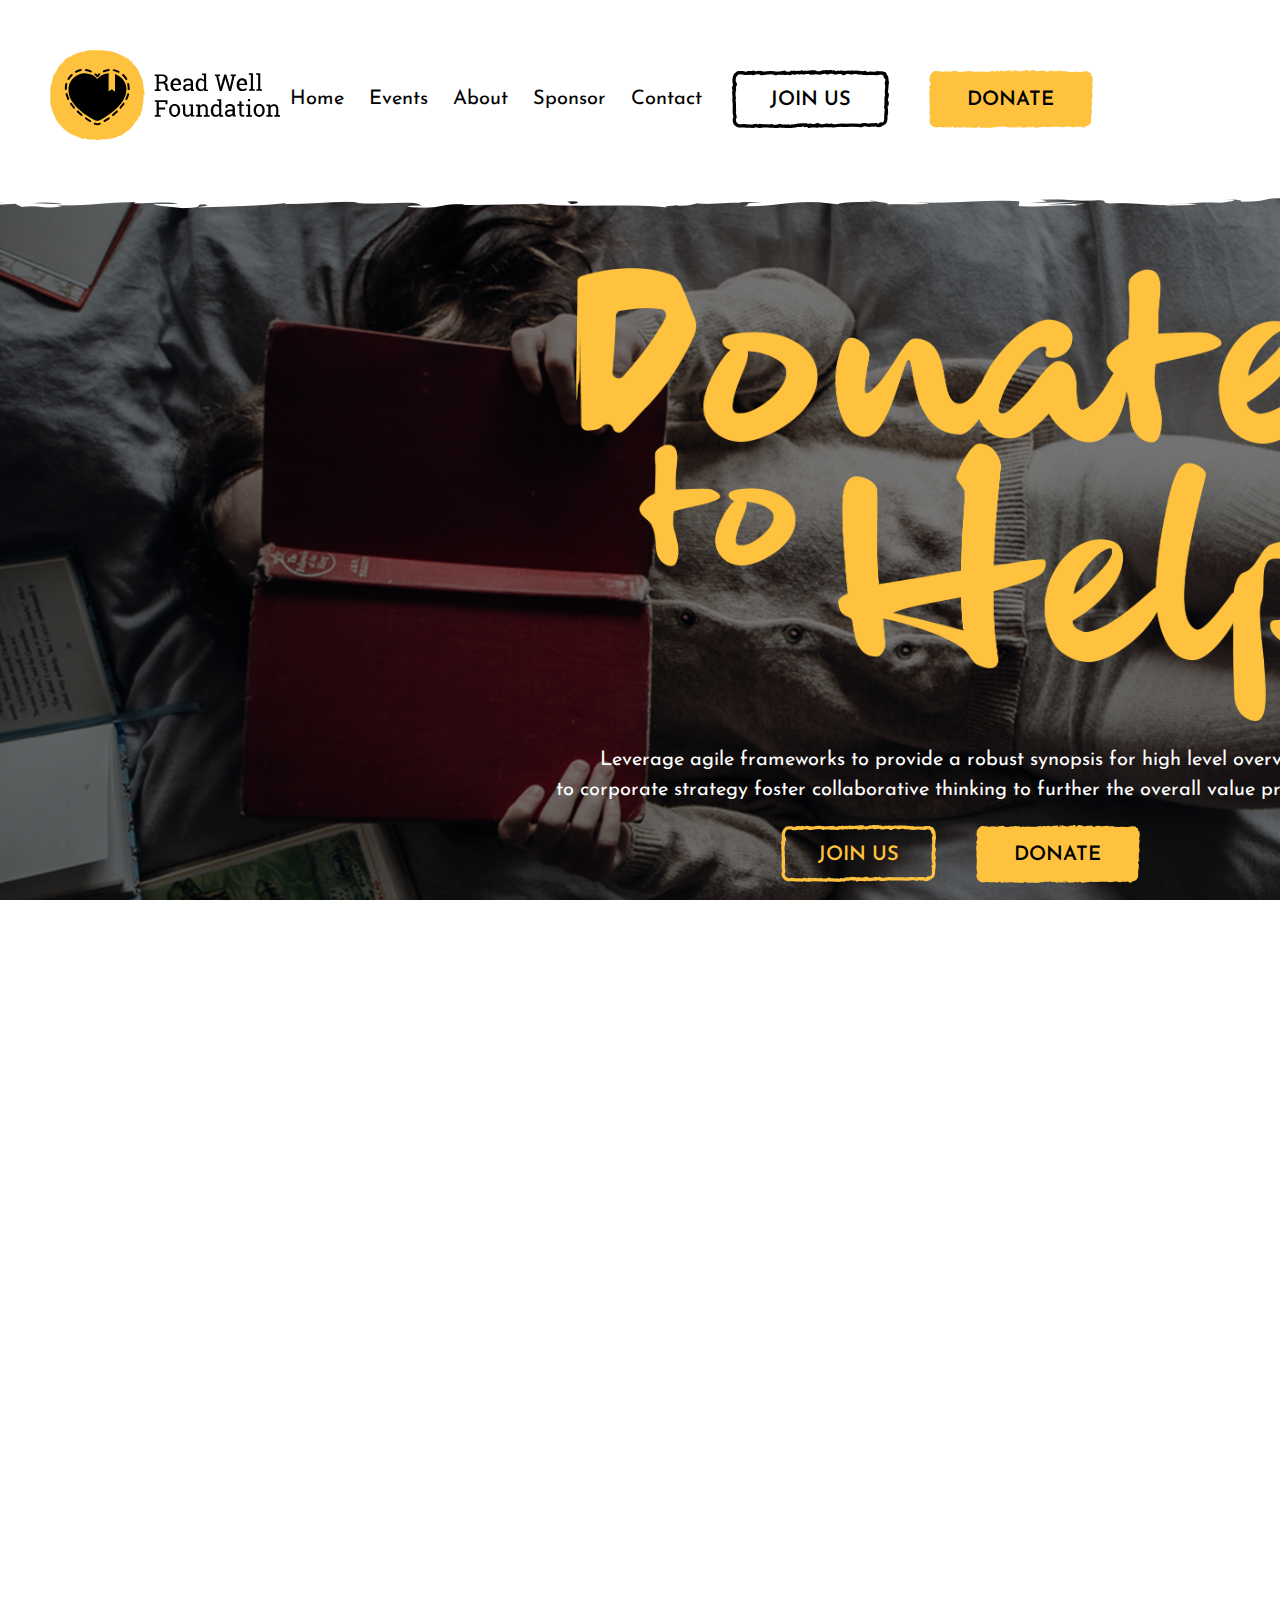
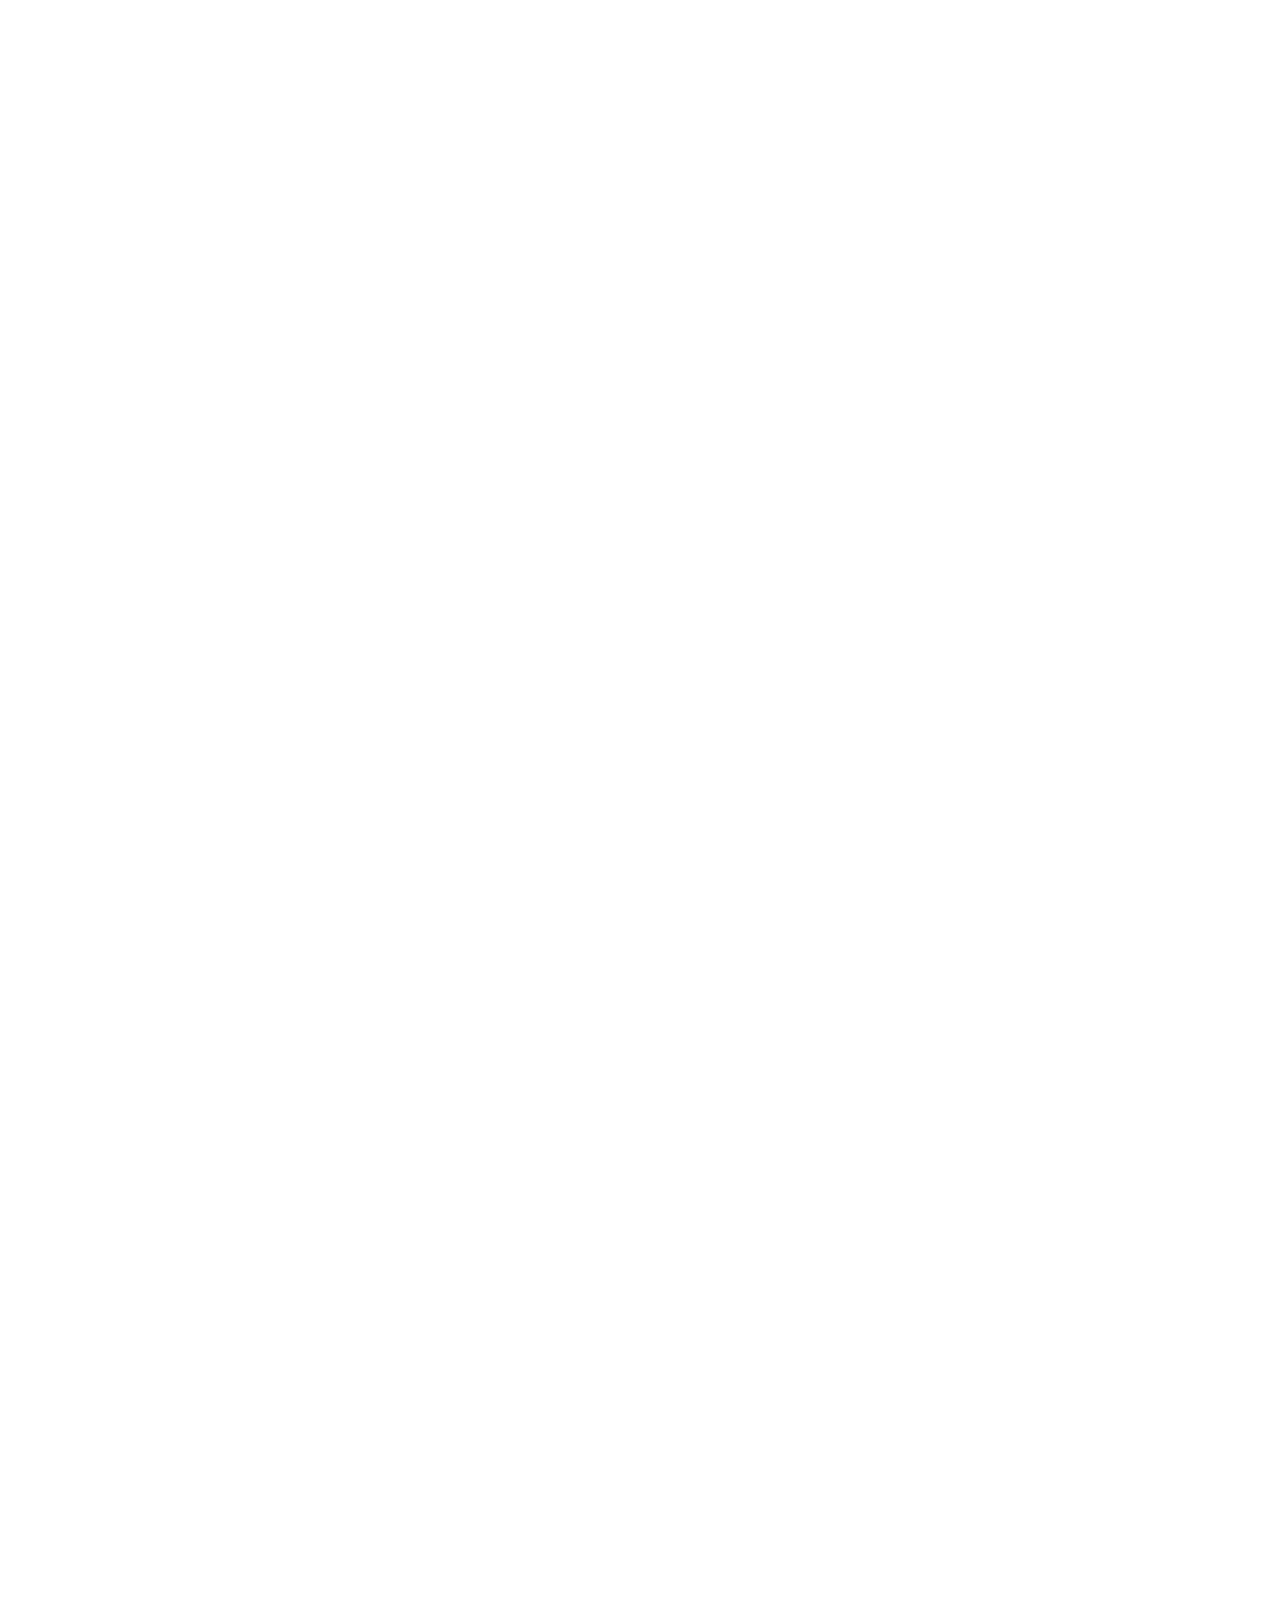
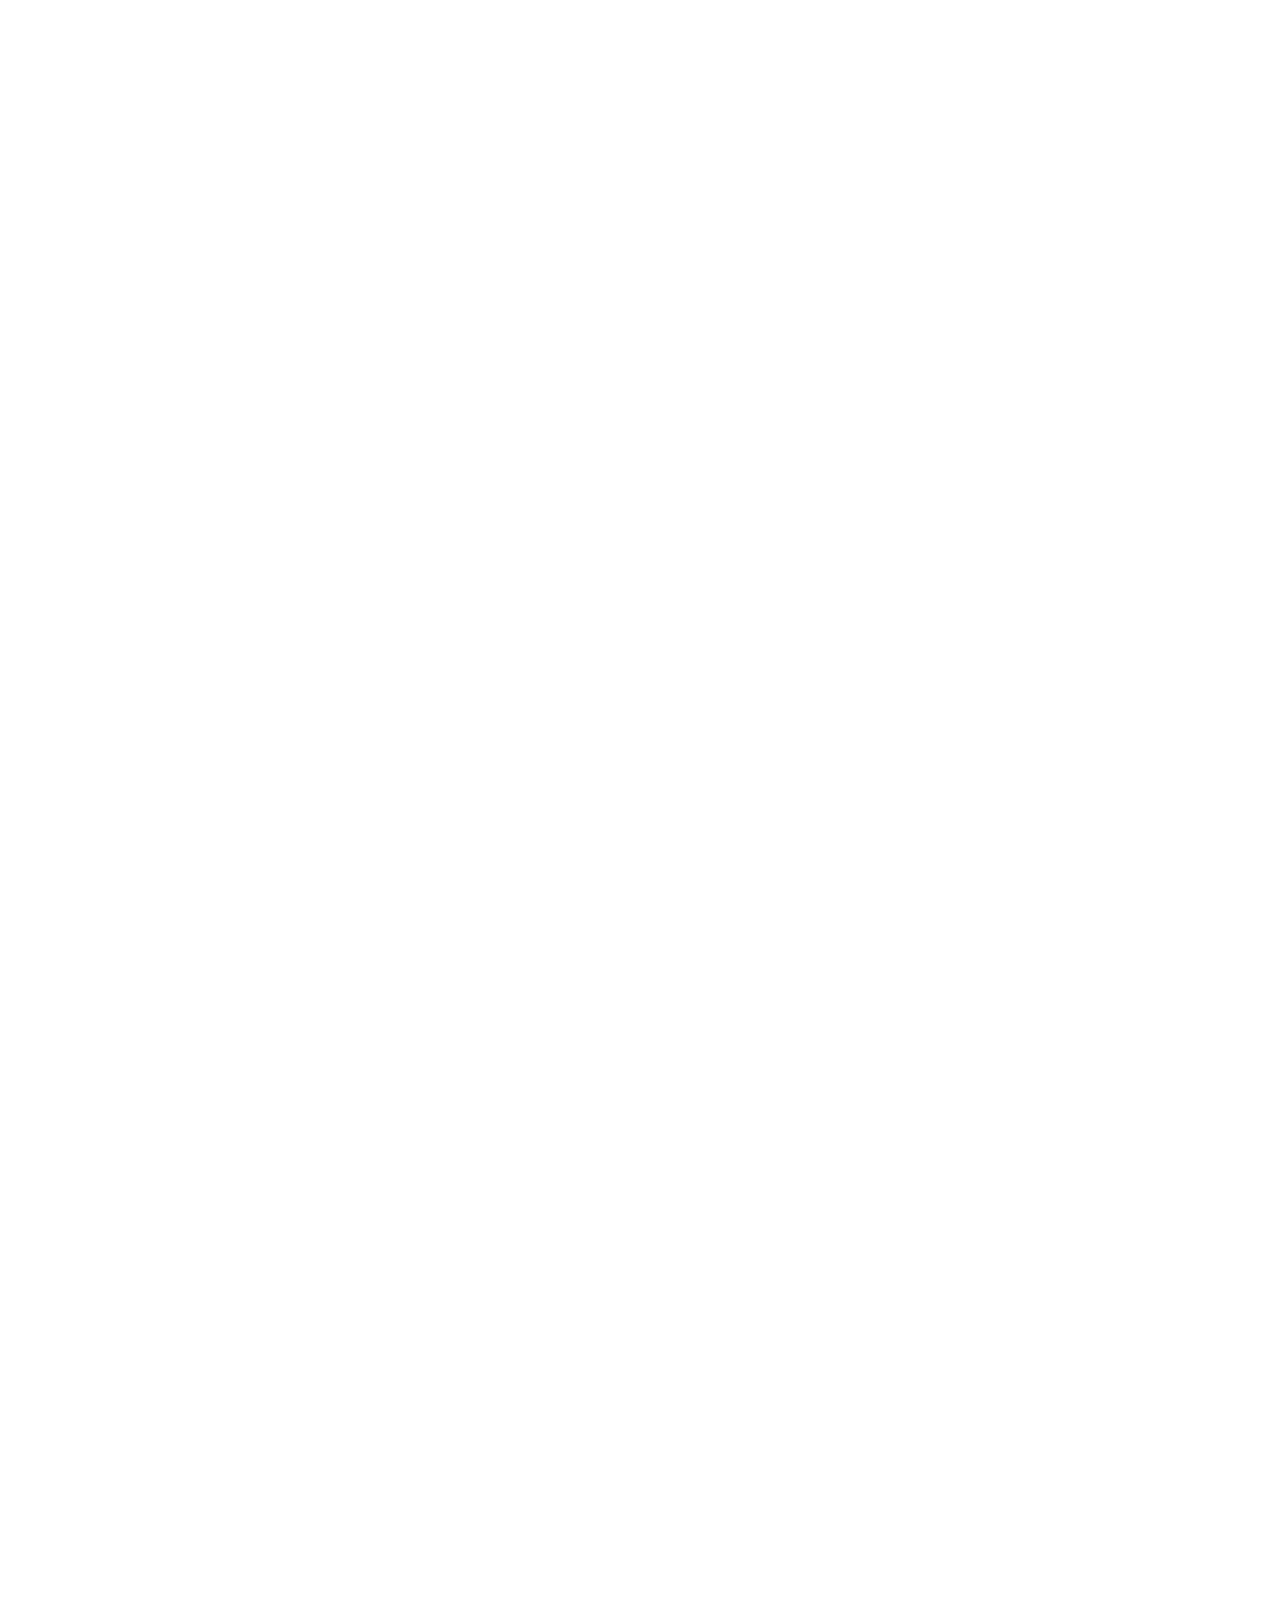
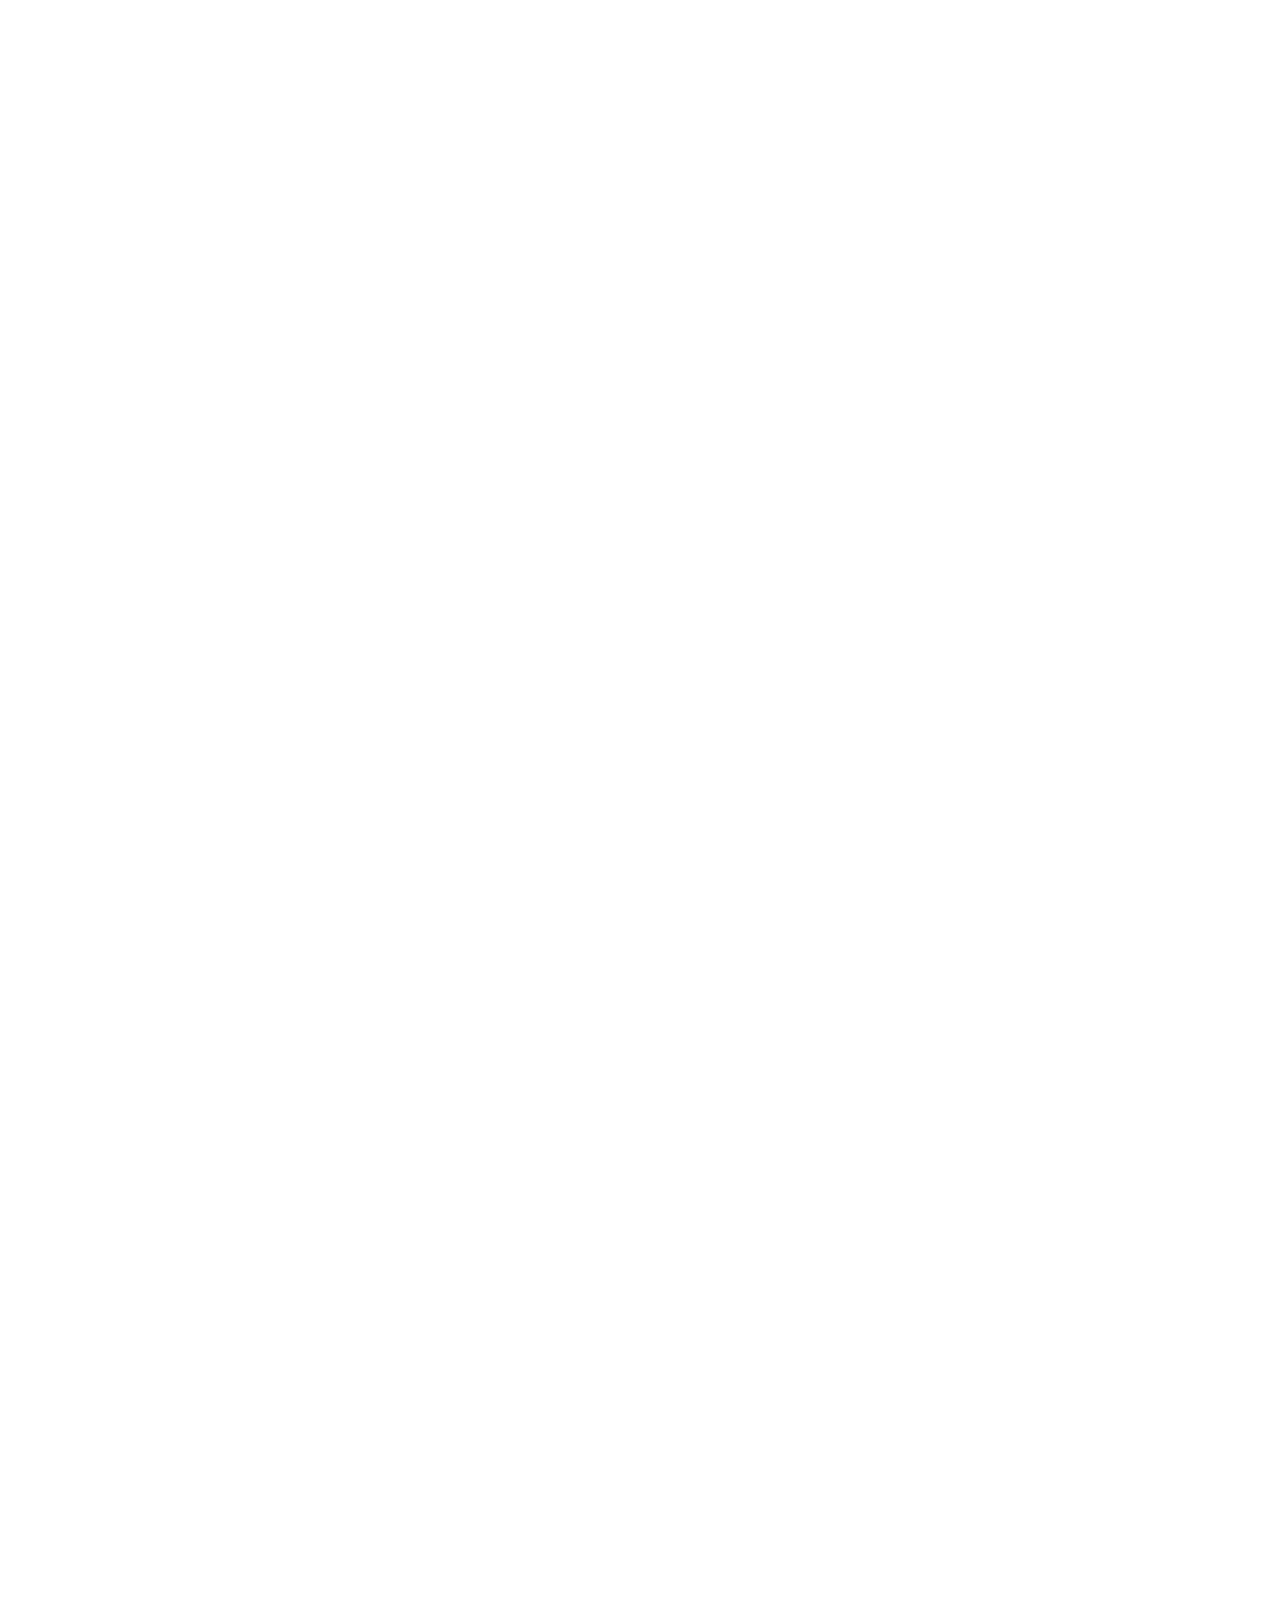
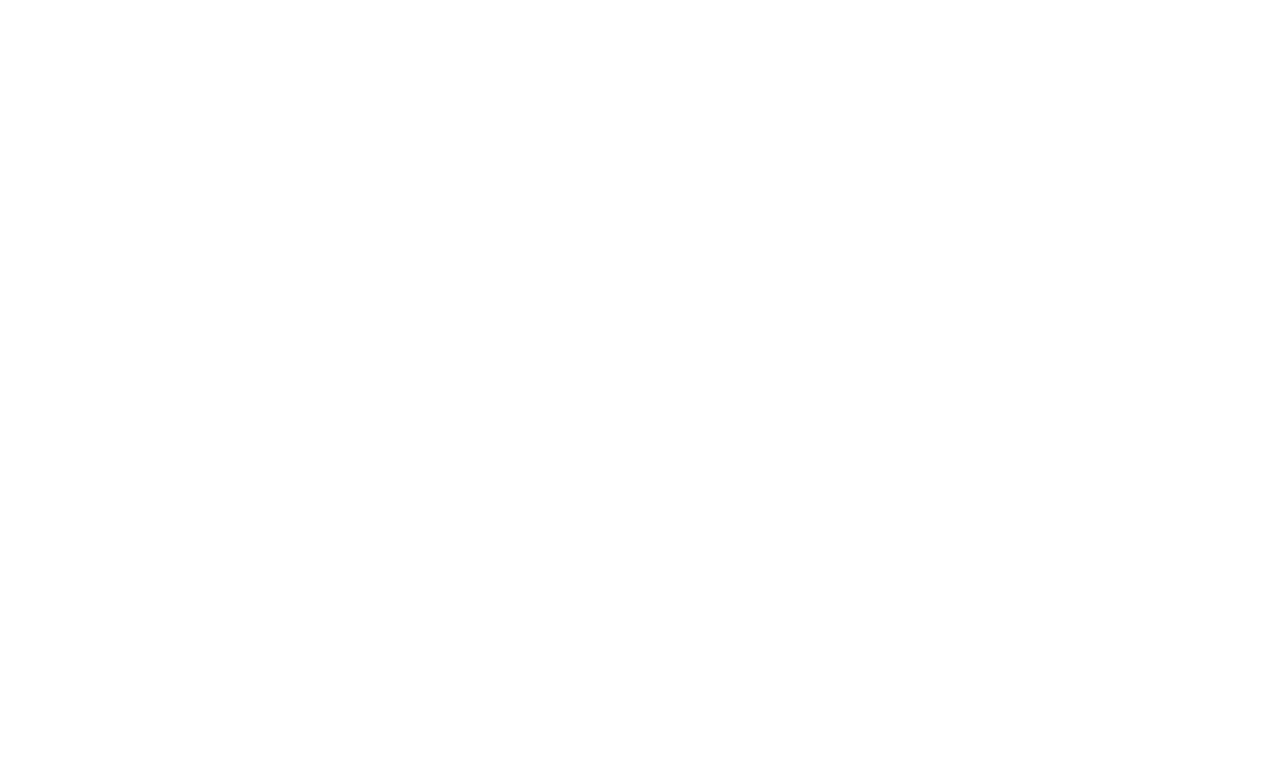
==== commit f74a8a8e: "initial commit" ====
--- a/index.html
+++ b/index.html
@@ -23,7 +23,11 @@
     <header id="container">
       <div class="row">
         <img class="logo" src="./images/logo.svg" />
-        <nav>
+        <nav class="mobileNav">
+          <i class="material-icons">menu</i>
+        </nav>
+
+        <nav class="desktopNav">
           <ul>
             <li>Home</li>
             <li>Events</li>
@@ -36,6 +40,7 @@
           <div class="secondaryctaBtn">JOIN US</div>
           <div class="primaryctaBtn">DONATE</div>
         </div>
+
       </div>
     </header>
     <div class="banner">
--- a/css/style.css
+++ b/css/style.css
@@ -142,6 +142,69 @@
 /*=====Buttons=====*/
 /*=====Colors=====*/
 /*=====Buttons=====*/
+/*======================= MOBILE =======================*/
+@media only screen and (max-width: 320px) {
+  #container {
+    width: 320px !important;
+    padding: 20px !important;
+    display: -webkit-box;
+    display: -ms-flexbox;
+    display: flex;
+    -webkit-box-orient: vertical !important;
+    -webkit-box-direction: normal !important;
+        -ms-flex-direction: column !important;
+            flex-direction: column !important;
+  }
+  header .row {
+    display: -webkit-box;
+    display: -ms-flexbox;
+    display: flex;
+    -webkit-box-orient: vertical;
+    -webkit-box-direction: normal;
+        -ms-flex-direction: column;
+            flex-direction: column;
+  }
+  header .row .logo {
+    width: 150px !important;
+  }
+  header .row .desktopNav {
+    /* display: none !important; */
+    display: -webkit-box;
+    display: -ms-flexbox;
+    display: flex;
+    -webkit-box-pack: center;
+        -ms-flex-pack: center;
+            justify-content: center;
+    padding-top: 20px;
+    -webkit-transition: 0.5s;
+    transition: 0.5s;
+  }
+  header .row .desktopNav li {
+    display: -webkit-box;
+    display: -ms-flexbox;
+    display: flex;
+    -webkit-box-orient: vertical;
+    -webkit-box-direction: normal;
+        -ms-flex-direction: column;
+            flex-direction: column;
+    text-align: center;
+  }
+  header .row .headerBtn {
+    -webkit-box-orient: vertical;
+    -webkit-box-direction: normal;
+        -ms-flex-direction: column;
+            flex-direction: column;
+    padding-top: 20px;
+  }
+  header .row .mobileNav {
+    cursor: pointer;
+    display: -webkit-box;
+    display: -ms-flexbox;
+    display: flex;
+    display: none;
+  }
+}
+
 /*======================= IMPORT =======================*/
 body,
 html {
@@ -167,13 +230,14 @@
   display: -webkit-box;
   display: -ms-flexbox;
   display: flex;
-  -webkit-box-pack: justify;
-      -ms-flex-pack: justify;
-          justify-content: space-between;
 }
 
 header .logo {
   height: 90px;
+}
+
+.mobileNav {
+  display: none;
 }
 
 nav {
@@ -189,6 +253,12 @@
   display: inline;
   font-size: 20px;
   padding: 10px;
+  cursor: pointer;
+}
+
+nav li:hover {
+  color: #ffc23e;
+  border-bottom: 1px solid #ffc23e;
 }
 
 .headerBtn {
@@ -492,6 +562,10 @@
   color: #959595;
 }
 
+.futureEvents .tanggalBinggotFoundation img {
+  padding-top: 30px;
+}
+
 .futureEvents .foundationStats ul {
   display: -webkit-box;
   display: -ms-flexbox;
@@ -827,17 +901,31 @@
   color: #fff;
 }
 
+footer .listOflist .getInvolve li:nth-child(1):hover {
+  border-bottom: none;
+}
+
 footer .listOflist .getInvolve li {
   line-height: 30px;
   color: #959595;
 }
 
+footer .listOflist .getInvolve li:hover {
+  color: #ffc23e;
+  border-bottom: 1px solid #ffc23e;
+  cursor: pointer;
+}
+
 footer .listOflist .stayUpdated li:nth-child(1) {
   font-size: 20px;
   font-family: "Josefin Sans", sans-serif;
   font-weight: 700;
   padding-bottom: 10px;
   color: #fff;
+}
+
+footer .listOflist .stayUpdated li:nth-child(1):hover {
+  border-bottom: none;
 }
 
 footer .listOflist .stayUpdated li {
@@ -845,17 +933,33 @@
   color: #959595;
 }
 
+footer .listOflist .stayUpdated li:hover {
+  color: #ffc23e;
+  border-bottom: 1px solid #ffc23e;
+  cursor: pointer;
+}
+
 footer .listOflist .followUs li:nth-child(1) {
   font-size: 20px;
   font-family: "Josefin Sans", sans-serif;
   font-weight: 700;
   padding-bottom: 10px;
   color: #fff;
+}
+
+footer .listOflist .followUs li:nth-child(1):hover {
+  border-bottom: none;
 }
 
 footer .listOflist .followUs li {
   line-height: 30px;
   color: #959595;
+}
+
+footer .listOflist .followUs li:hover {
+  color: #ffc23e;
+  border-bottom: 1px solid #ffc23e;
+  cursor: pointer;
 }
 
 footer .listOflist .contactUs li:nth-child(1) {
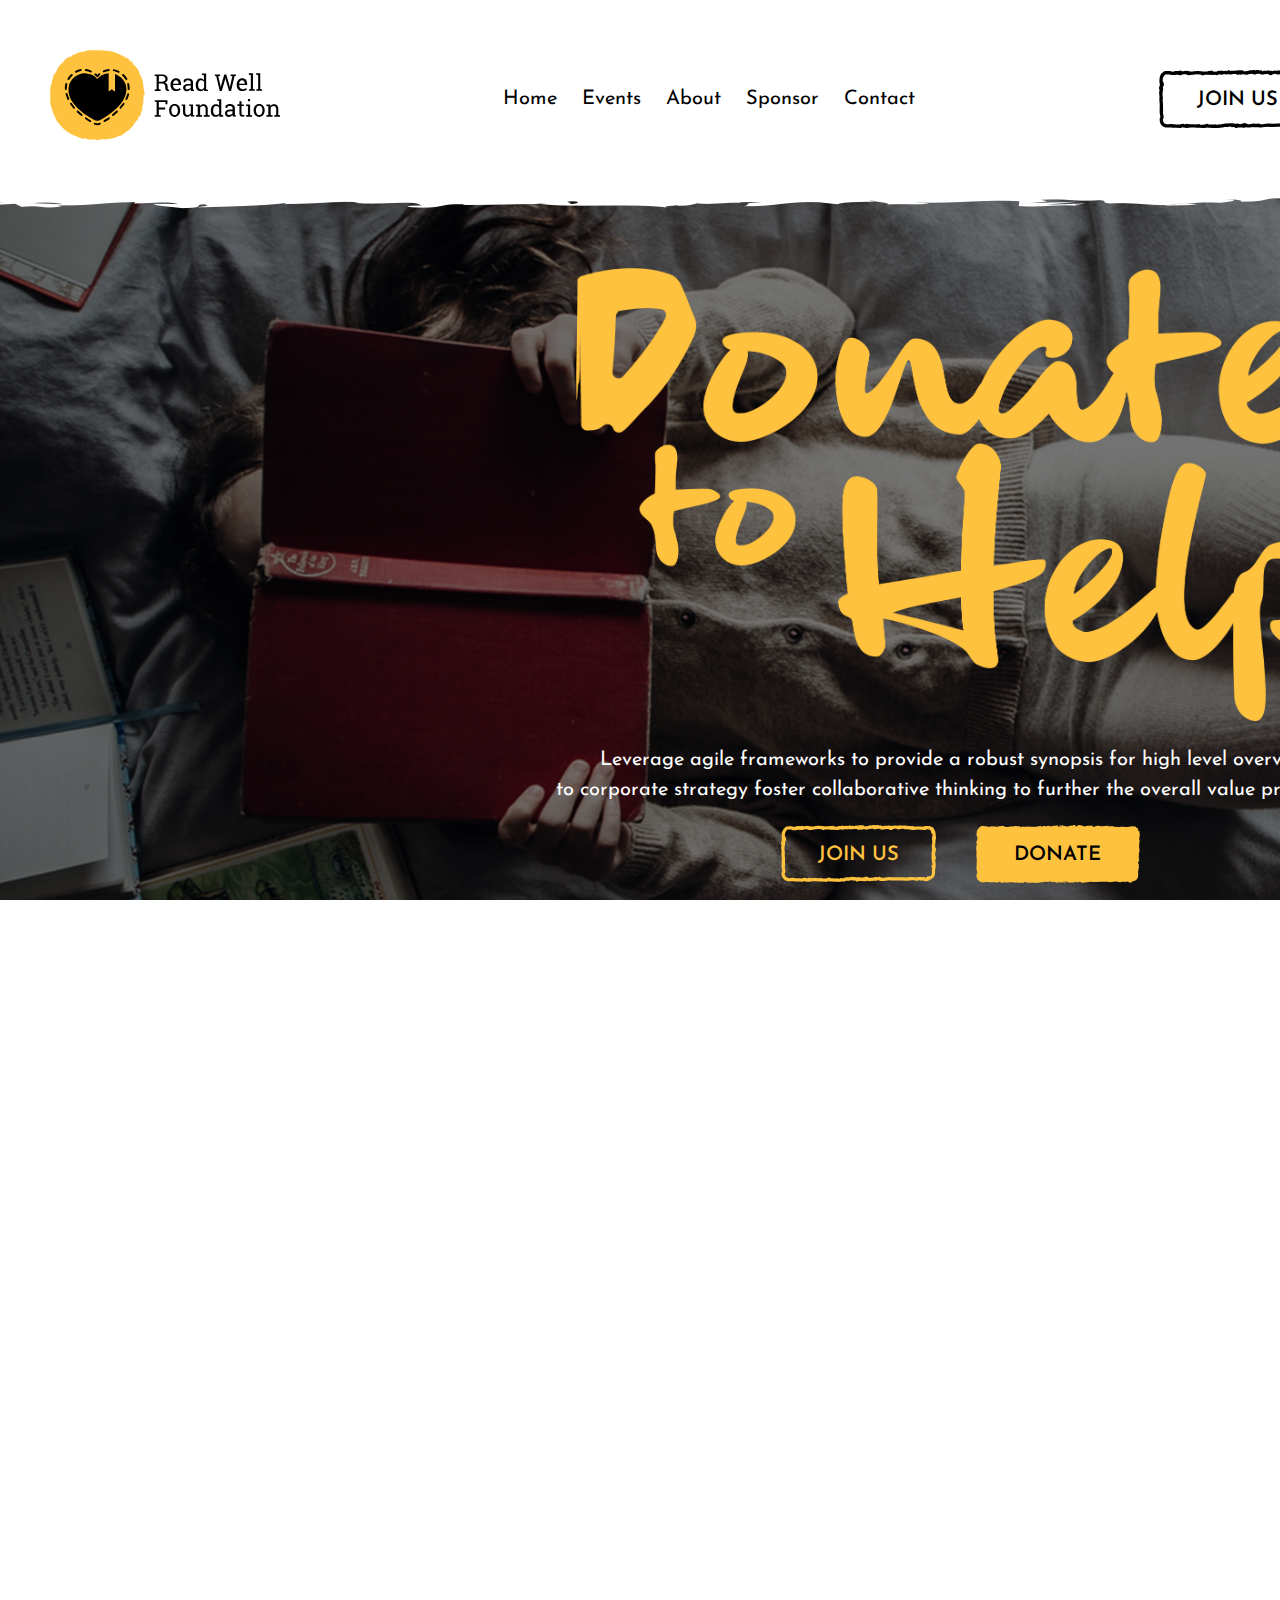
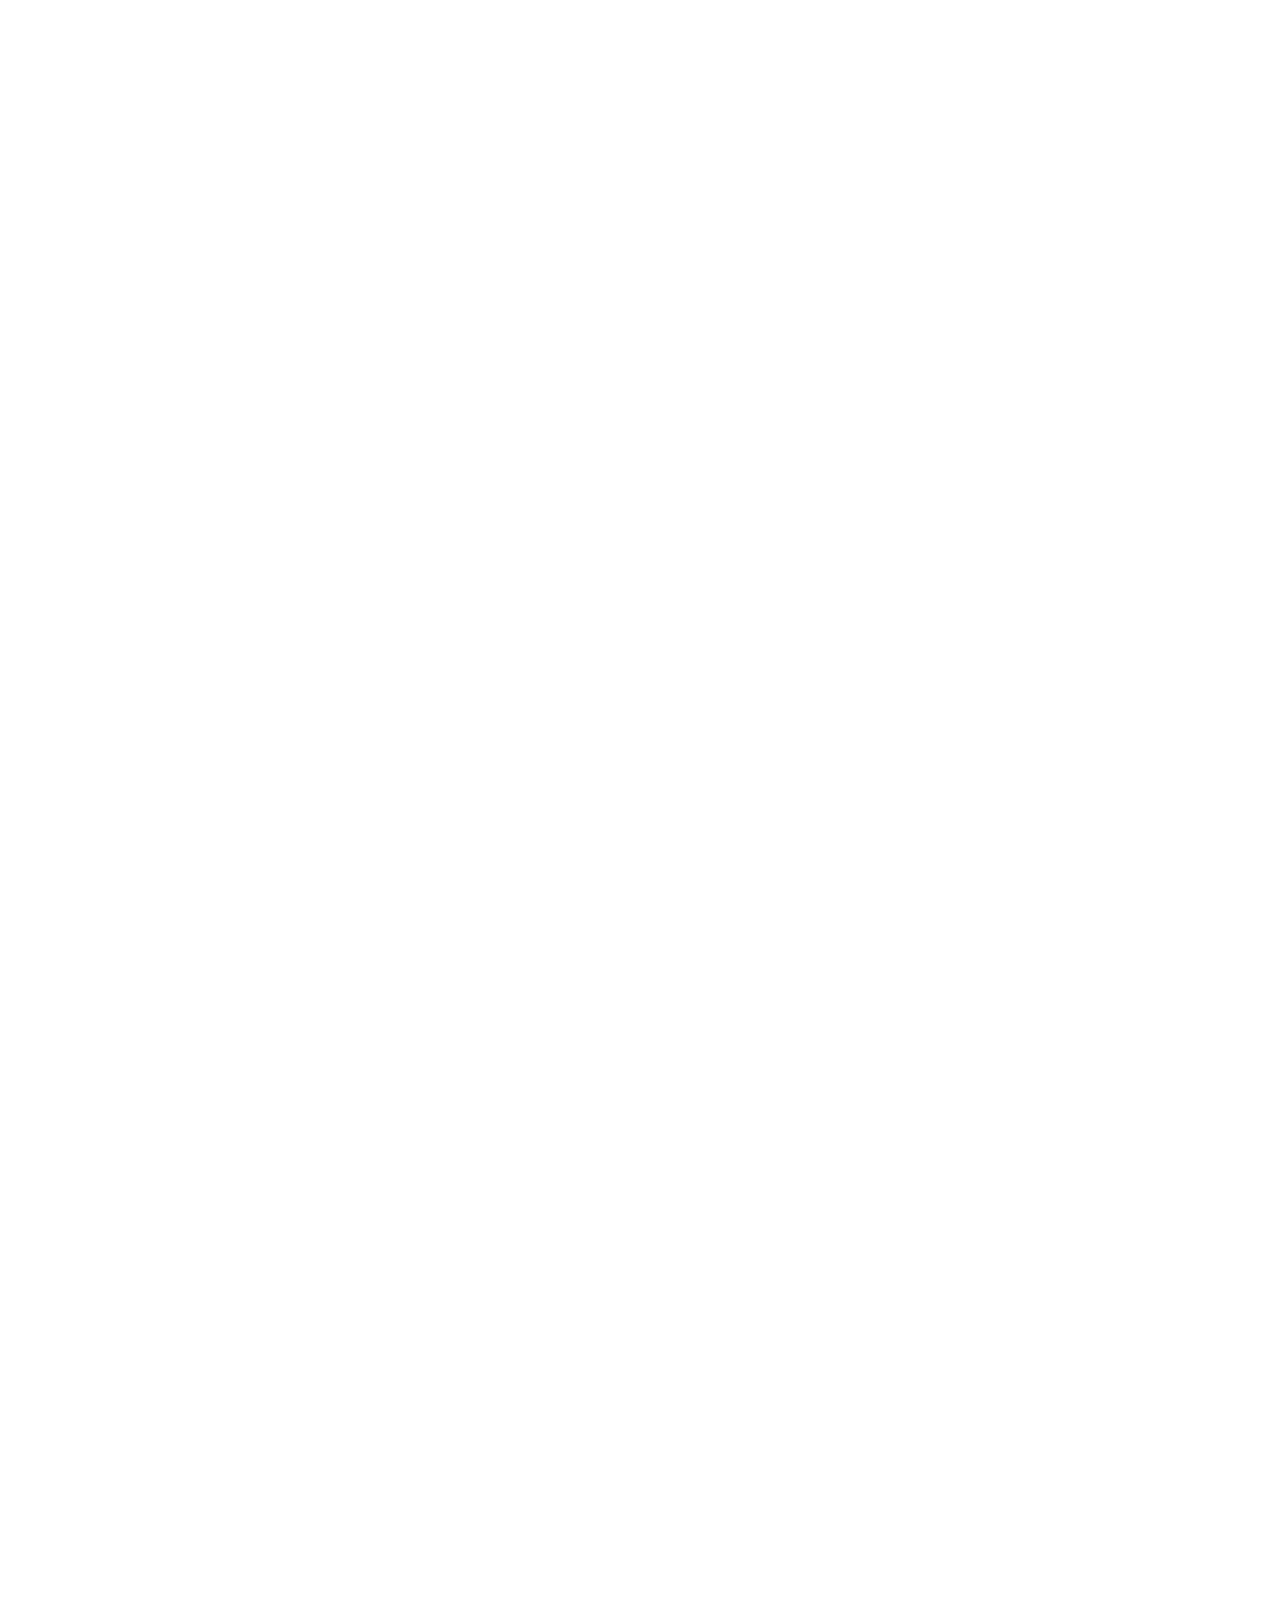
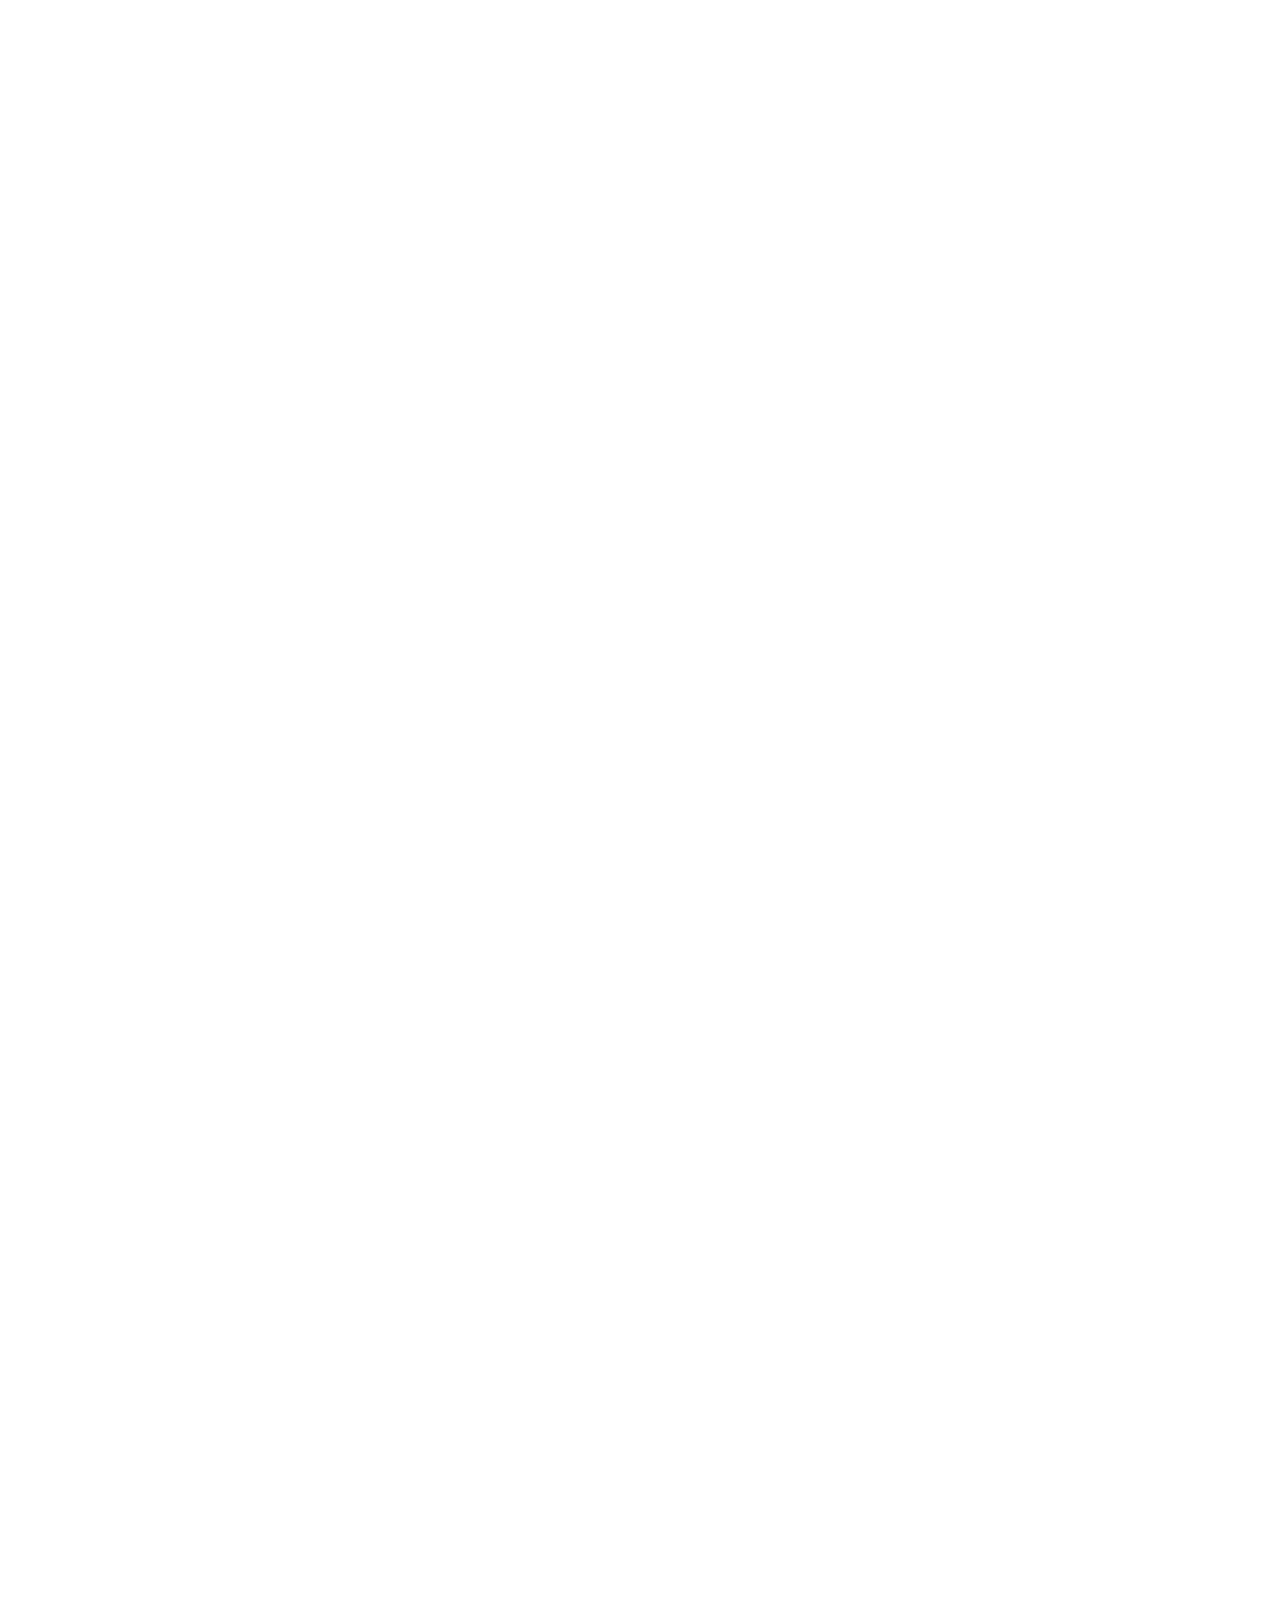
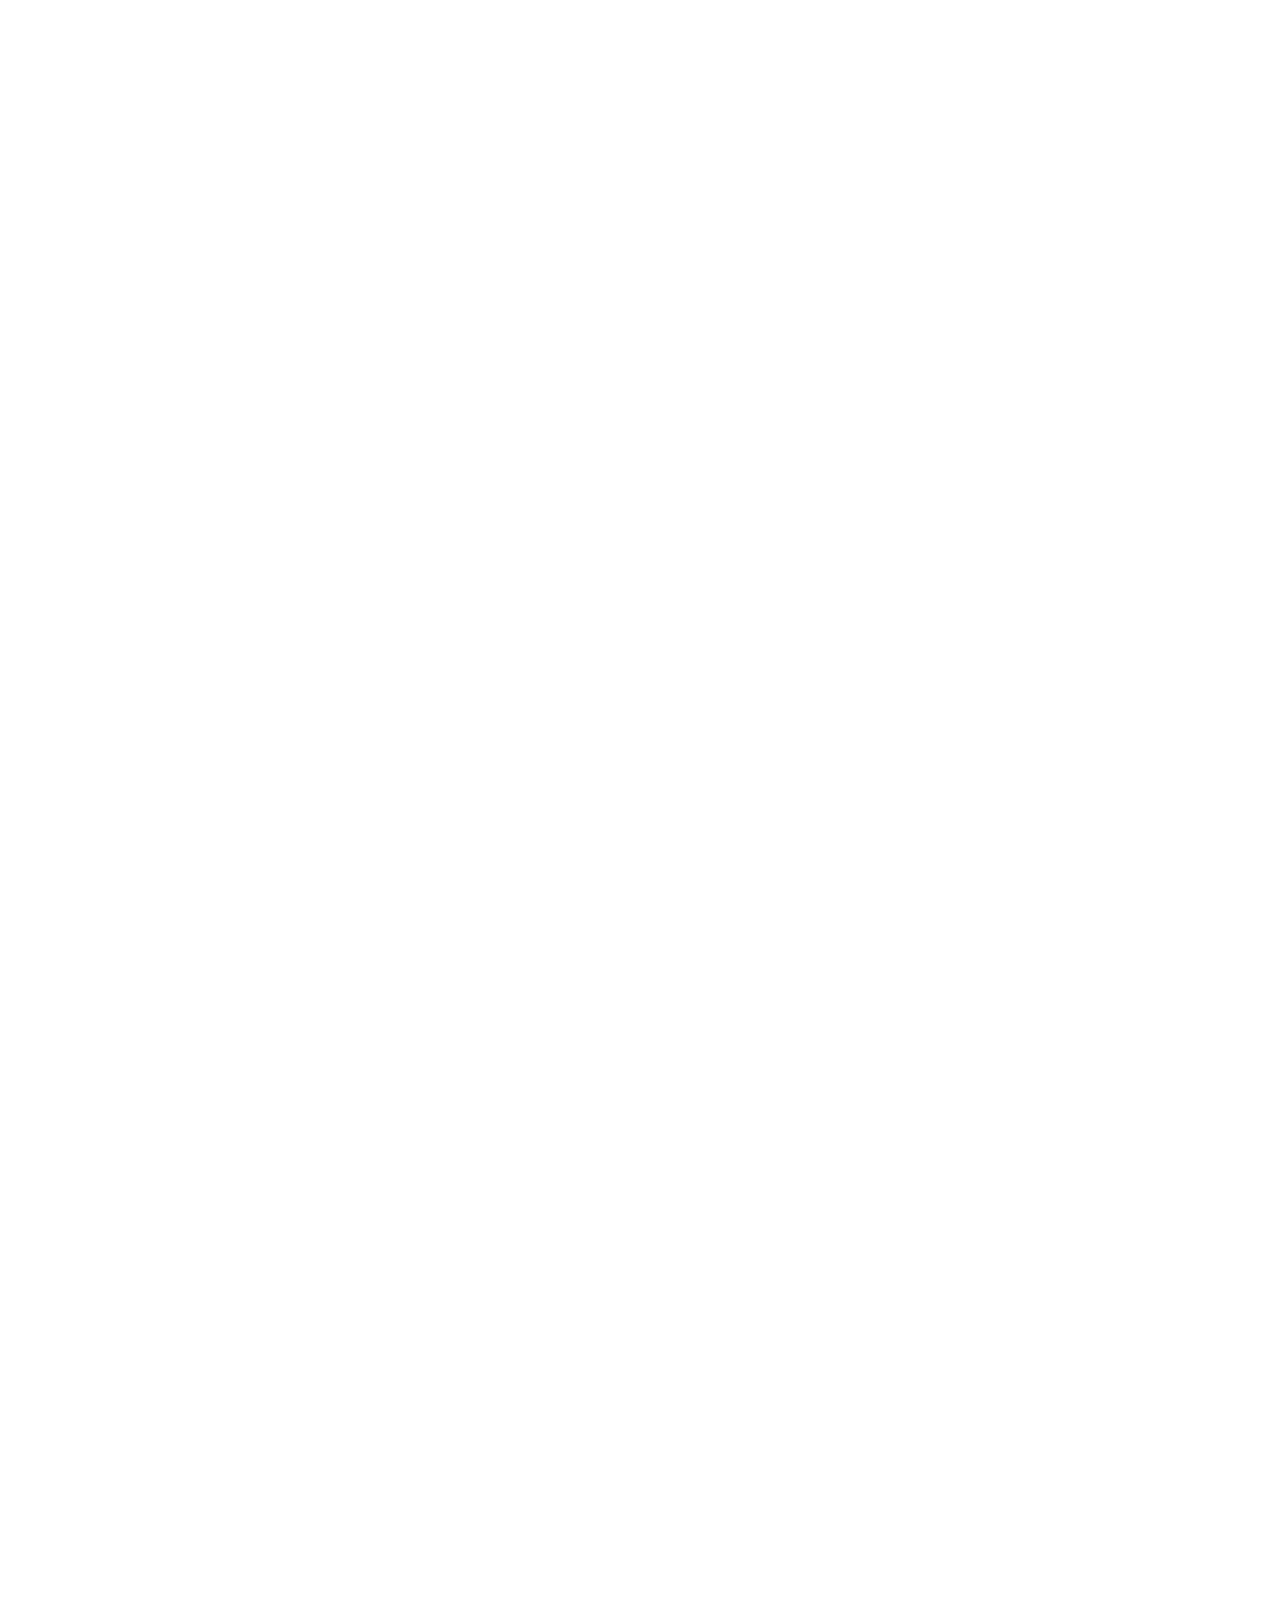
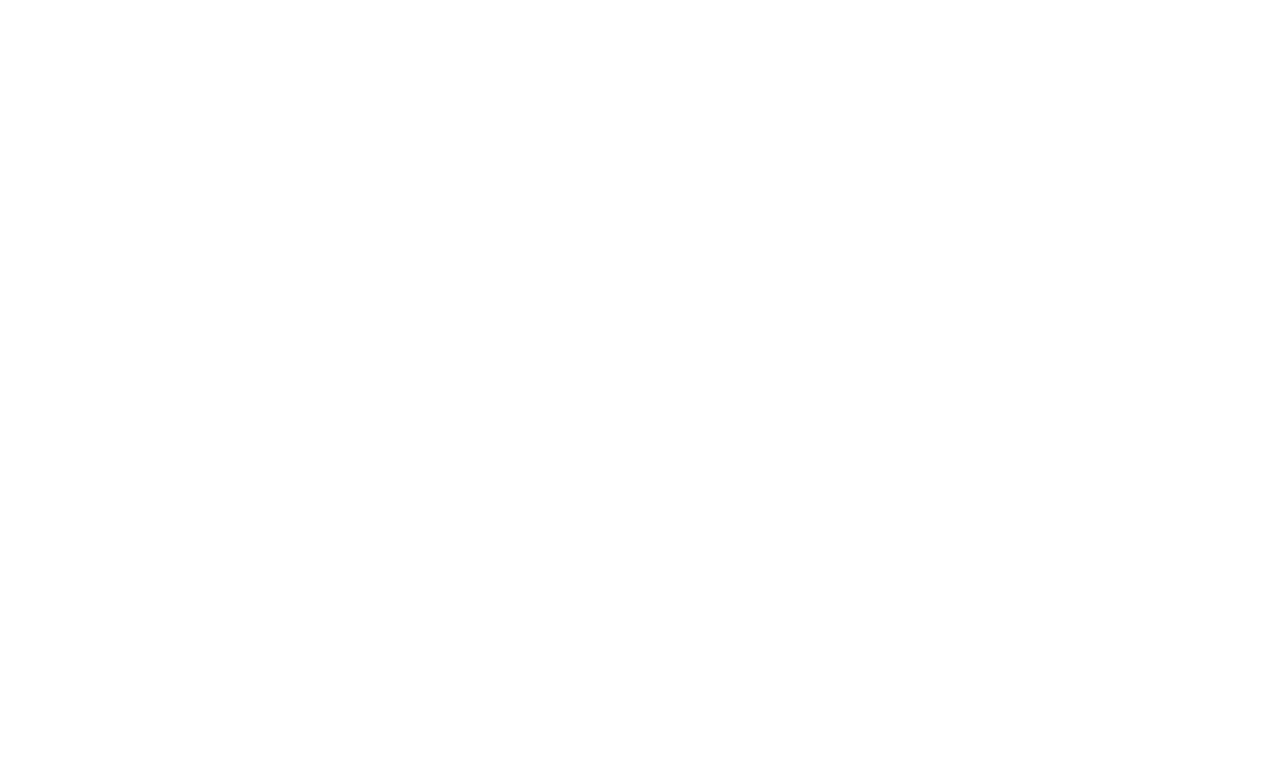
==== commit f596592d: "initial commit" ====
--- a/index.html
+++ b/index.html
@@ -115,7 +115,7 @@
               <h1>TANGGAL BINGOT FOUNDATION</h1>
               <p>
                 Leverage agile frameworks to provide a robust synopsis for high
-                level <br />overviews. Iterative approaches to corporate
+                level overviews. Iterative approaches to corporate
                 strategy foster collaborative thinking to further the overall
                 value proposition. Organically grow the <br />holistic world
                 view of disruptive innovation via workplace diversity and
--- a/css/style.css
+++ b/css/style.css
@@ -142,7 +142,7 @@
 /*=====Buttons=====*/
 /*=====Colors=====*/
 /*=====Buttons=====*/
-/*======================= MOBILE =======================*/
+/*======================= HEADER =======================*/
 @media only screen and (max-width: 320px) {
   #container {
     width: 320px !important;
@@ -159,16 +159,12 @@
     display: -webkit-box;
     display: -ms-flexbox;
     display: flex;
-    -webkit-box-orient: vertical;
-    -webkit-box-direction: normal;
-        -ms-flex-direction: column;
-            flex-direction: column;
   }
   header .row .logo {
     width: 150px !important;
   }
   header .row .desktopNav {
-    /* display: none !important; */
+    display: none !important;
     display: -webkit-box;
     display: -ms-flexbox;
     display: flex;
@@ -195,14 +191,212 @@
         -ms-flex-direction: column;
             flex-direction: column;
     padding-top: 20px;
+    display: none;
   }
   header .row .mobileNav {
     cursor: pointer;
     display: -webkit-box;
     display: -ms-flexbox;
     display: flex;
-    display: none;
-  }
+  }
+  /*======================= HEADER =======================*/
+  /*======================= BANNER =======================*/
+  .banner {
+    width: 320px !important;
+    height: auto !important;
+    display: -webkit-box;
+    display: -ms-flexbox;
+    display: flex;
+    -webkit-box-orient: vertical;
+    -webkit-box-direction: normal;
+        -ms-flex-direction: column;
+            flex-direction: column;
+  }
+  .banner .bannerContent {
+    display: -webkit-box;
+    display: -ms-flexbox;
+    display: flex;
+    -webkit-box-orient: vertical;
+    -webkit-box-direction: normal;
+        -ms-flex-direction: column;
+            flex-direction: column;
+  }
+  .banner .bannerContent .donate {
+    width: 60%;
+    margin: auto;
+  }
+  .banner .bannerContent p {
+    padding: 0 20px;
+    font-size: 18px;
+  }
+  .banner .bannerBtn {
+    display: -webkit-box !important;
+    display: -ms-flexbox !important;
+    display: flex !important;
+    -webkit-box-orient: vertical;
+    -webkit-box-direction: normal;
+        -ms-flex-direction: column;
+            flex-direction: column;
+    -webkit-box-align: center;
+        -ms-flex-align: center;
+            align-items: center;
+    padding-top: 10px;
+  }
+  .banner .bannerBtn .thirdctaBtn {
+    margin: 10px;
+  }
+  .banner .bannerBtn .primaryctaBtn {
+    margin: 10px;
+  }
+  .banner .reports {
+    display: -webkit-box;
+    display: -ms-flexbox;
+    display: flex;
+    -webkit-box-orient: vertical;
+    -webkit-box-direction: normal;
+        -ms-flex-direction: column;
+            flex-direction: column;
+    padding: 0 20px;
+  }
+  .banner .reports .help {
+    display: -webkit-box;
+    display: -ms-flexbox;
+    display: flex;
+    -webkit-box-orient: vertical;
+    -webkit-box-direction: normal;
+        -ms-flex-direction: column;
+            flex-direction: column;
+    background-image: url("../images/banner-square-responsive.svg");
+    height: 450px;
+    width: 280px;
+  }
+  .banner .reports .help h1, .banner .reports .help p {
+    text-align: center;
+  }
+  .banner .reports .help .secondaryctaBtn {
+    margin: 30px auto;
+  }
+  .banner .reports .percentage {
+    background-image: url("../images/percentageBg-responsive.png");
+    height: 800px;
+    width: 280px;
+    display: -webkit-box;
+    display: -ms-flexbox;
+    display: flex;
+    -webkit-box-orient: vertical;
+    -webkit-box-direction: normal;
+        -ms-flex-direction: column;
+            flex-direction: column;
+    padding-top: 75px;
+    margin-top: 30px;
+  }
+  .banner .reports .percentage .circleGraph {
+    margin: 25px auto;
+  }
+  /*======================= BANNER =======================*/
+  /*======================= UPCOMING EVENTS =======================*/
+  .upcomingEventsContainer {
+    display: -webkit-box;
+    display: -ms-flexbox;
+    display: flex;
+    -webkit-box-orient: vertical;
+    -webkit-box-direction: normal;
+        -ms-flex-direction: column;
+            flex-direction: column;
+    padding-top: 100px !important;
+  }
+  .upcomingEventsContainer .upcomingEvents {
+    display: -webkit-box;
+    display: -ms-flexbox;
+    display: flex;
+    -webkit-box-orient: vertical;
+    -webkit-box-direction: normal;
+        -ms-flex-direction: column;
+            flex-direction: column;
+  }
+  .upcomingEventsContainer .upcomingEvents h1 {
+    font-size: 50px !important;
+    padding-bottom: 50px !important;
+  }
+  .upcomingEventsContainer .upcomingEvents .navArrows {
+    -webkit-box-pack: center;
+        -ms-flex-pack: center;
+            justify-content: center;
+  }
+  .upcomingEventsContainer .futureEvents {
+    display: -webkit-box;
+    display: -ms-flexbox;
+    display: flex;
+    -webkit-box-orient: vertical;
+    -webkit-box-direction: normal;
+        -ms-flex-direction: column;
+            flex-direction: column;
+  }
+  .upcomingEventsContainer .futureEvents h1, .upcomingEventsContainer .futureEvents p {
+    text-align: center;
+  }
+  .upcomingEventsContainer .tanggalBinggotFoundation {
+    width: 280px !important;
+  }
+  .upcomingEventsContainer .tanggalBinggotFoundation img {
+    width: 100%;
+  }
+  .upcomingEventsContainer .foundationStats {
+    display: -webkit-box;
+    display: -ms-flexbox;
+    display: flex;
+    -webkit-box-orient: vertical;
+    -webkit-box-direction: normal;
+        -ms-flex-direction: column;
+            flex-direction: column;
+    padding-top: 50px;
+  }
+  .upcomingEventsContainer .foundationStats ul {
+    display: -webkit-box;
+    display: -ms-flexbox;
+    display: flex;
+    -webkit-box-orient: vertical;
+    -webkit-box-direction: normal;
+        -ms-flex-direction: column;
+            flex-direction: column;
+    text-align: center;
+  }
+  .upcomingEventsContainer .foundationStats ul li {
+    padding: 20px;
+  }
+  .upcomingEventsContainer .foundationStats img {
+    width: 100%;
+  }
+  .upcomingEventsContainer .foundationStats .infoButton {
+    -webkit-box-orient: vertical;
+    -webkit-box-direction: normal;
+        -ms-flex-direction: column;
+            flex-direction: column;
+  }
+  .upcomingEventsContainer .foundationStats .infoButton table {
+    -webkit-box-orient: vertical;
+    -webkit-box-direction: normal;
+        -ms-flex-direction: column;
+            flex-direction: column;
+  }
+  .upcomingEventsContainer .foundationStats .infoButton table tr {
+    display: -webkit-box;
+    display: -ms-flexbox;
+    display: flex;
+    -webkit-box-orient: vertical;
+    -webkit-box-direction: normal;
+        -ms-flex-direction: column;
+            flex-direction: column;
+    text-align: center;
+  }
+  .upcomingEventsContainer .foundationStats .infoButton table tr td {
+    padding: 10px;
+  }
+  .upcomingEventsContainer .foundationStats .infoButton .primaryctaBtn {
+    margin: 0 auto !important;
+    margin-top: 30px !important;
+  }
+  /*======================= UPCOMING EVENTS =======================*/
 }
 
 /*======================= IMPORT =======================*/
@@ -230,6 +424,9 @@
   display: -webkit-box;
   display: -ms-flexbox;
   display: flex;
+  -webkit-box-pack: justify;
+      -ms-flex-pack: justify;
+          justify-content: space-between;
 }
 
 header .logo {
@@ -550,6 +747,11 @@
   display: flex;
 }
 
+.futureEvents .tanggalBinggotFoundation {
+  width: 620px;
+  margin-right: 30px;
+}
+
 .futureEvents .tanggalBinggotFoundation h1 {
   font-size: 25px;
   font-weight: 800;
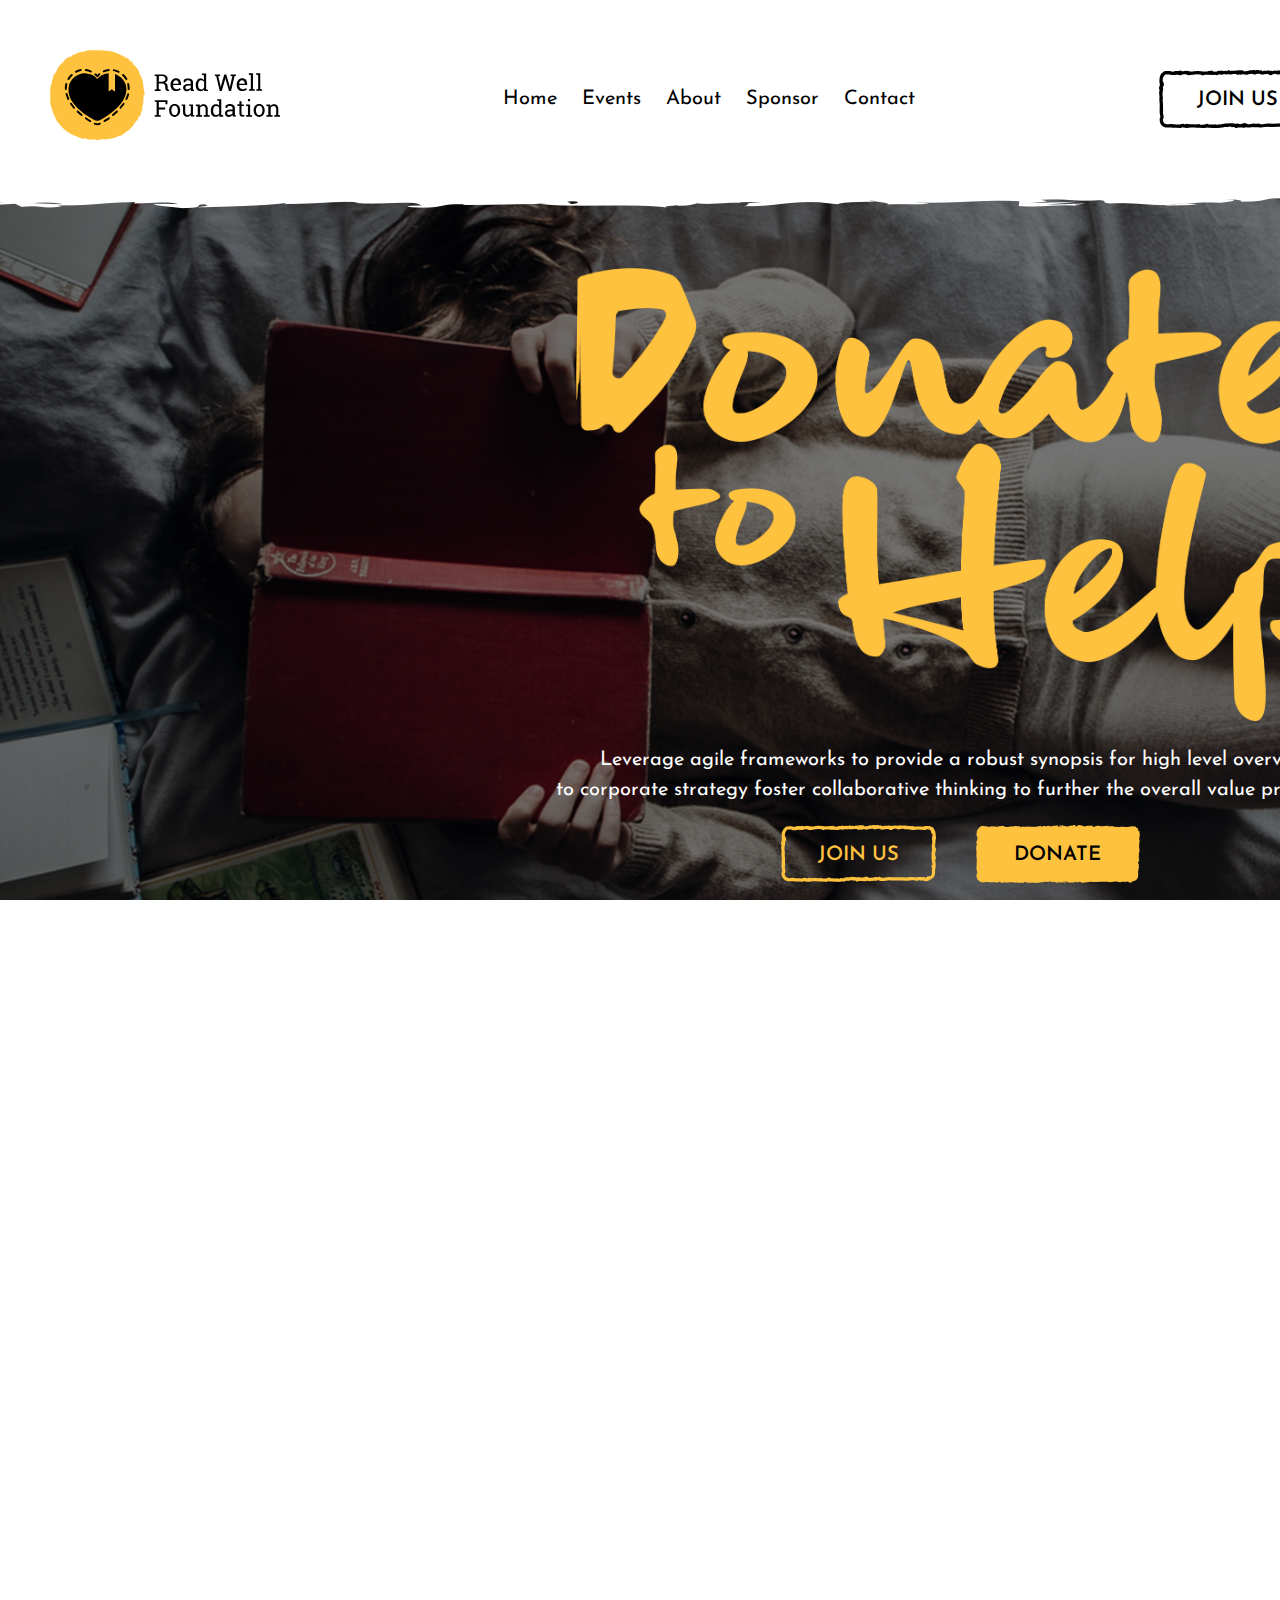
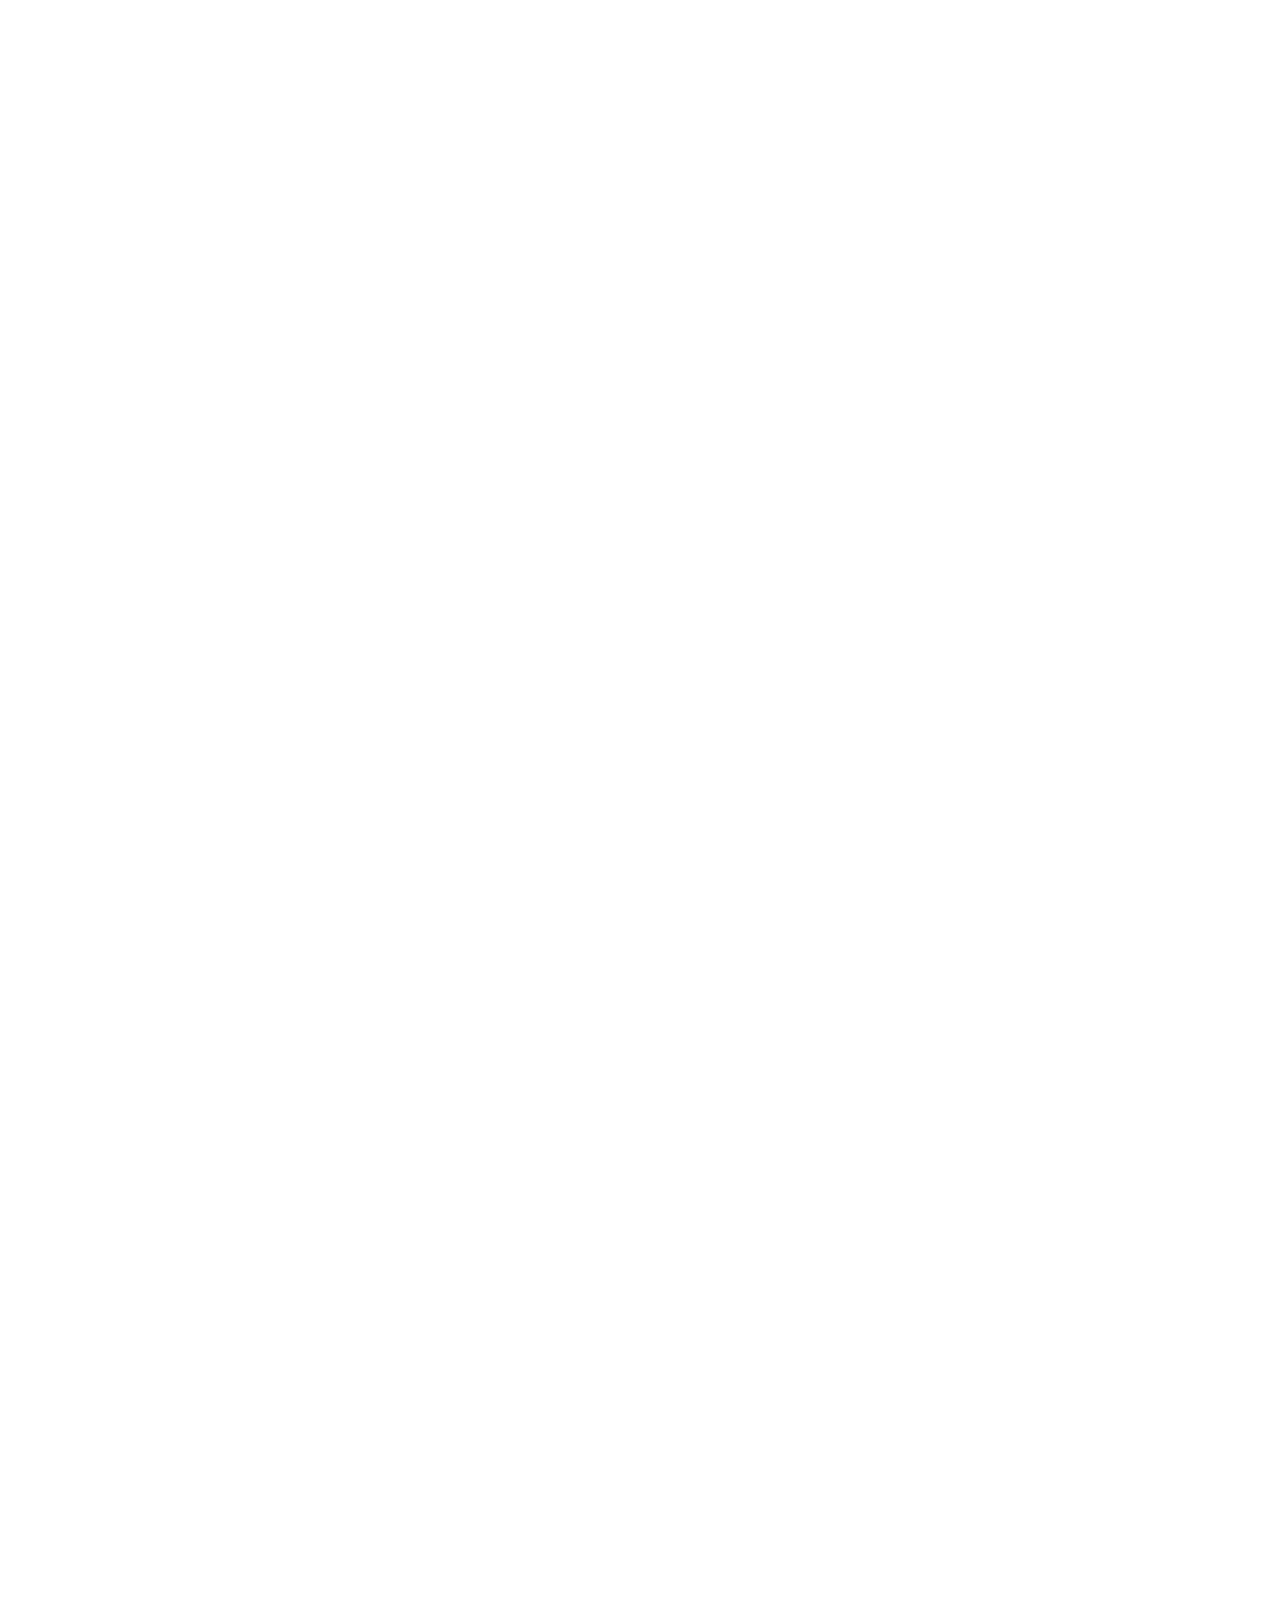
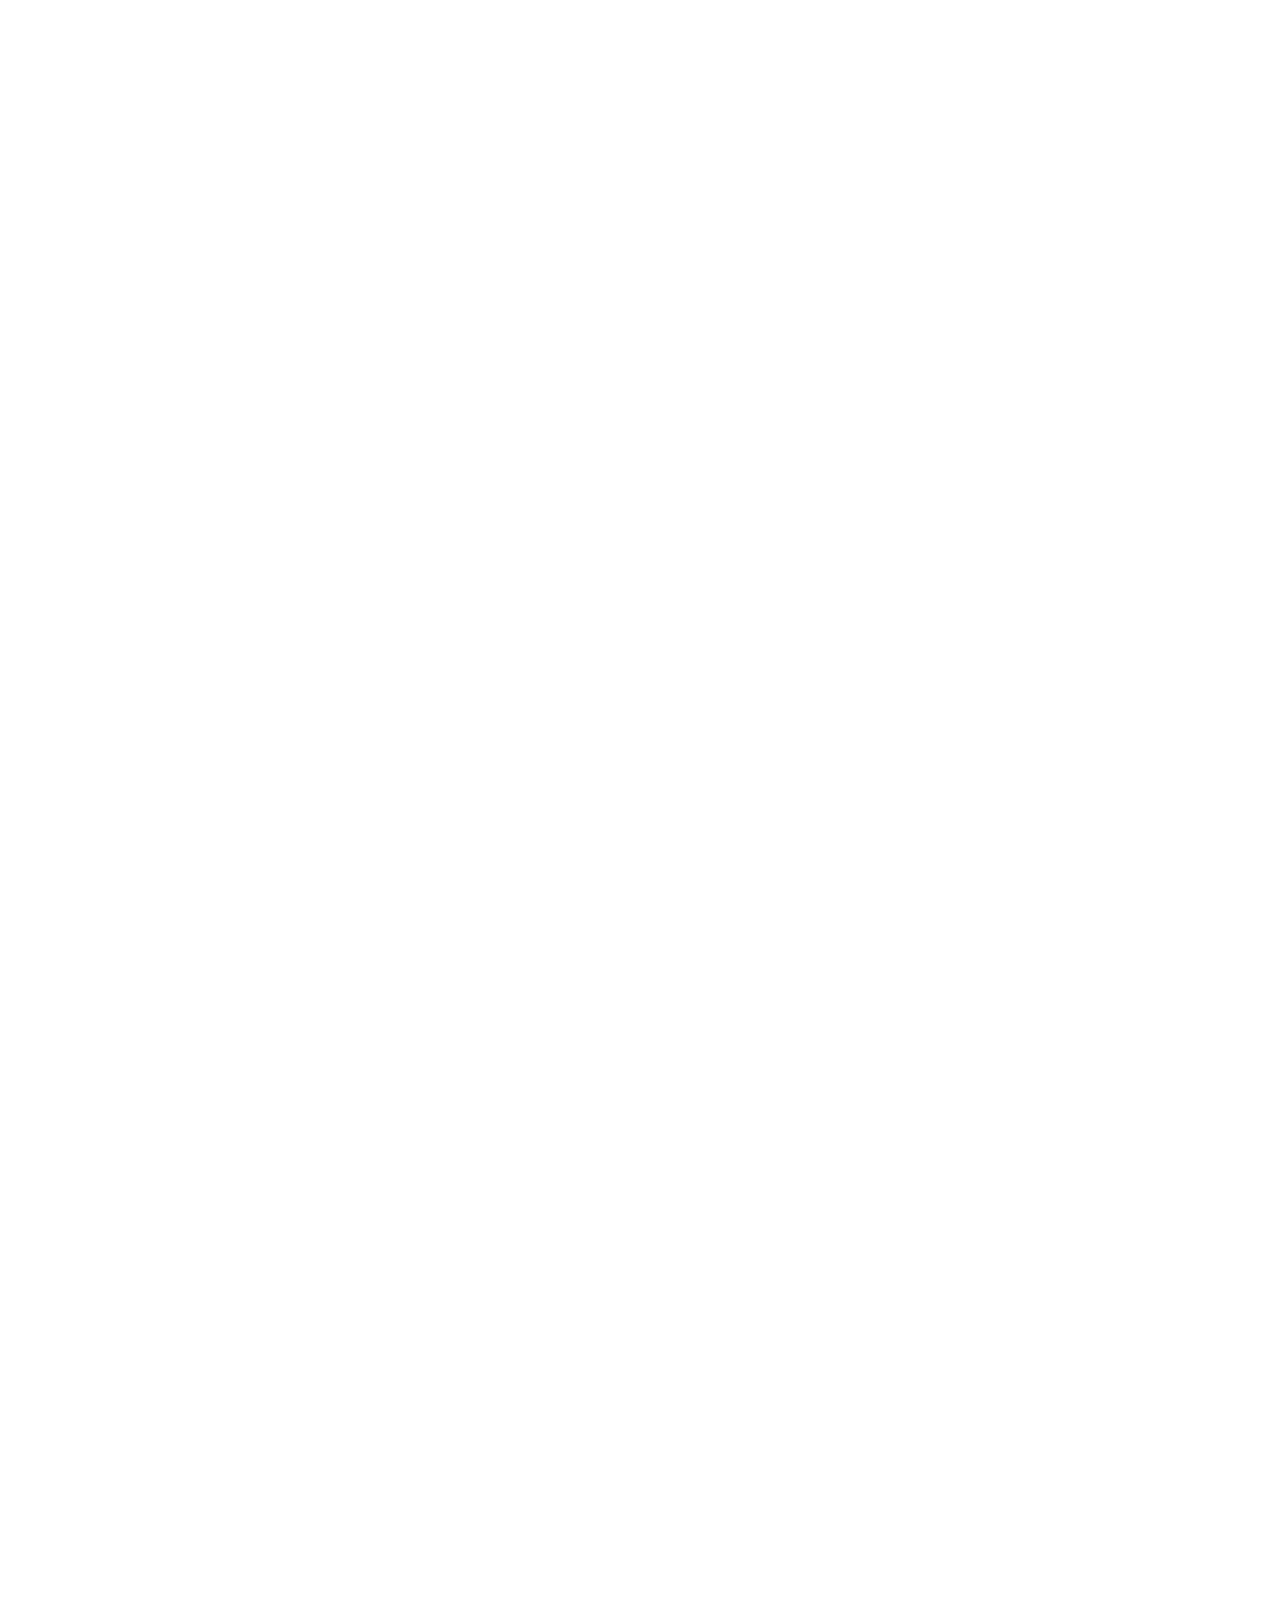
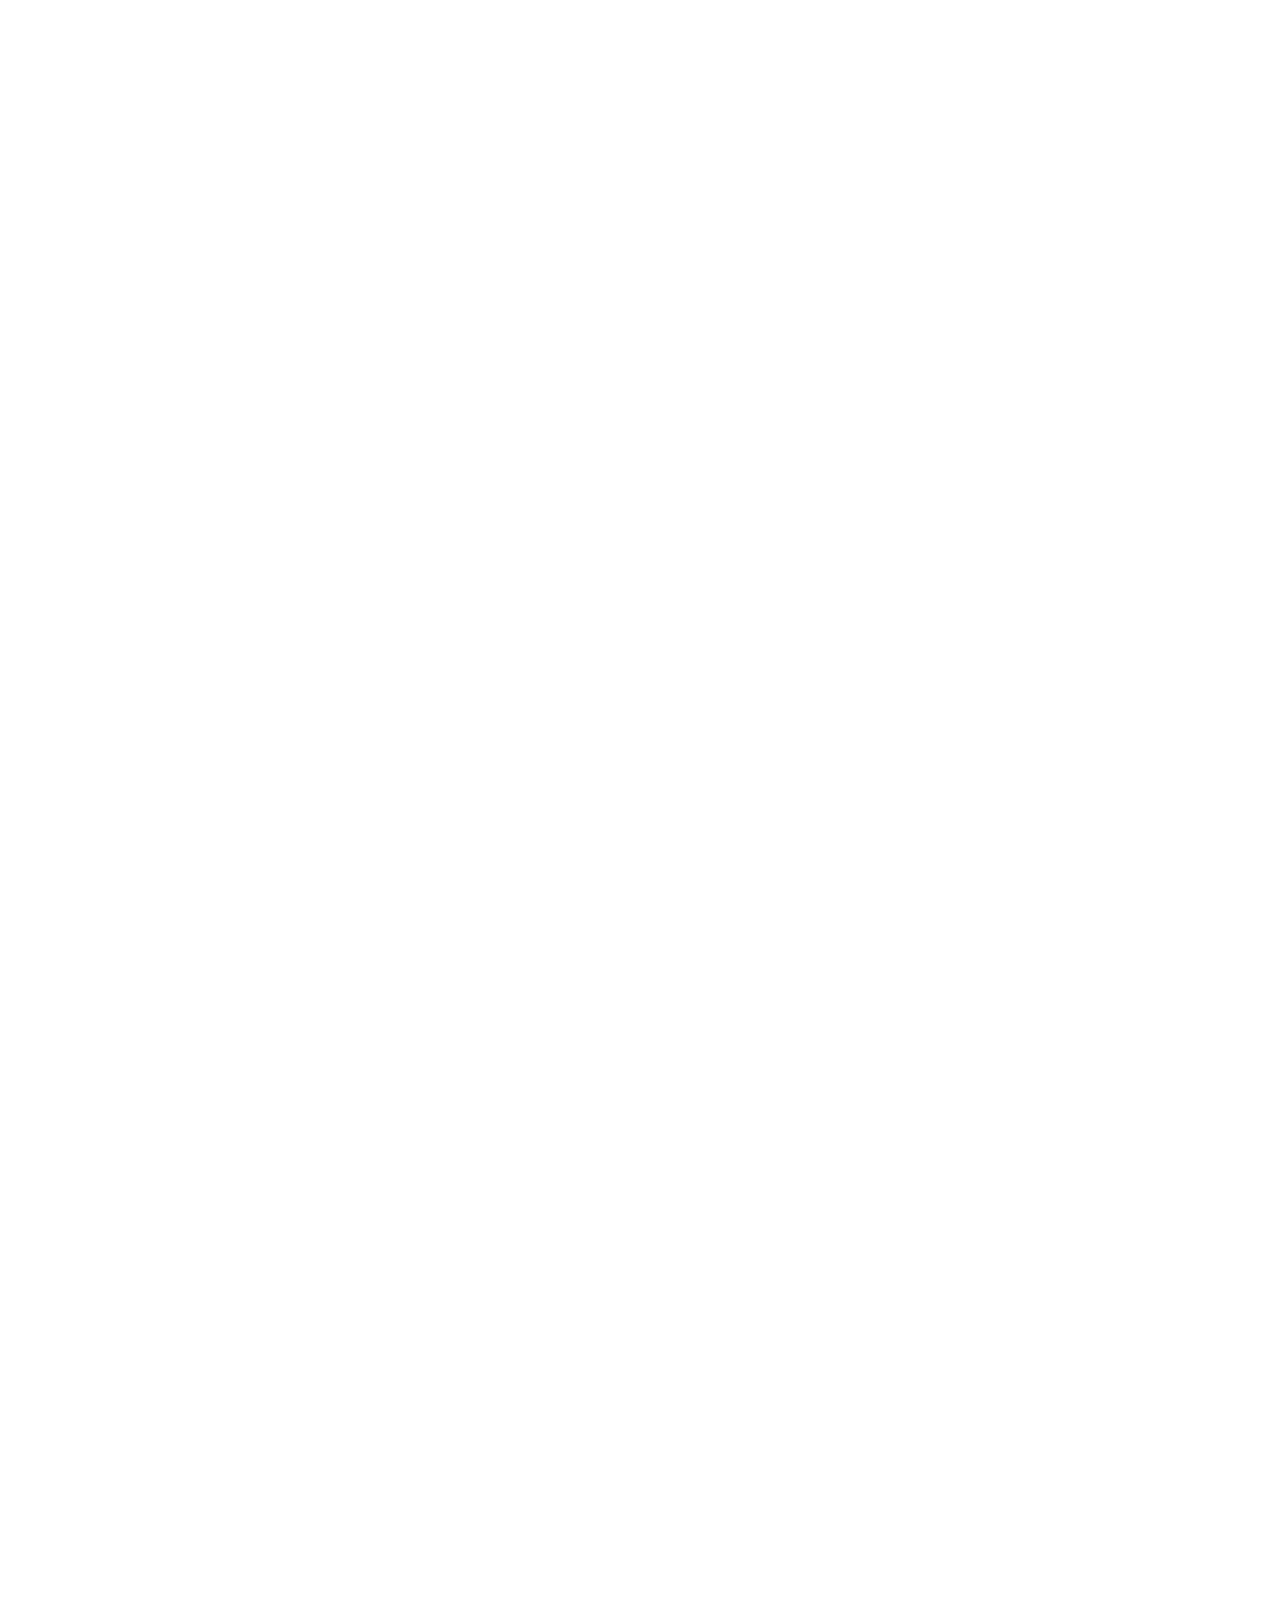
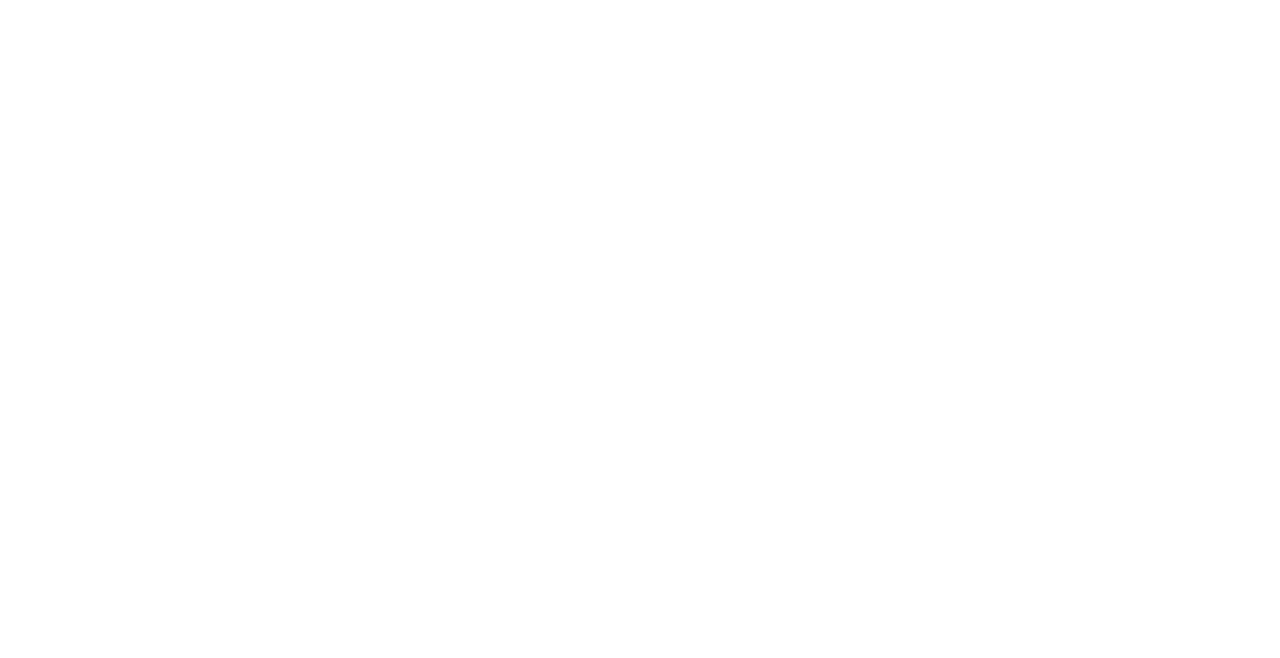
==== commit 58fa87a1: "initial commit" ====
--- a/index.html
+++ b/index.html
@@ -157,33 +157,33 @@
       <section class="benefitOfHelping">
           <div id="container">
             <h1>Benefits of <br/>Helping</h1>
-            <div class="benefits"></div>
+            <div class="benefits"><img src="../Igen/images/girlsReading.png"></div>
               <ul class="benefitList">
                 <li>
                   <img src="./images/icon1.svg">
                   <h2>SOMEBODY ONCE TOLD ME</h2>
-                  <p>Leverage agile frameworks to provide a robust<br>
-                      synopsis for high level overviews. Iterative <br>
-                      approachesto corporate strategy foster<br>
-                      collaborative thinking to further the<br>
+                  <p>Leverage agile frameworks to provide a robust
+                      synopsis for high level overviews. Iterative
+                      approachesto corporate strategy foster
+                      collaborative thinking to further the
                       value proposition.</p>
                 </li>
                 <li>
                   <img src="./images/icon2.svg">
                   <h2>THE WORLD IS GONNA ROLL ME</h2>
-                  <p>Leverage agile frameworks to provide a robust<br>
-                    synopsis for high level overviews. Iterative <br>
-                    approachesto corporate strategy foster<br>
-                    collaborative thinking to further the<br>
+                  <p>Leverage agile frameworks to provide a robust
+                    synopsis for high level overviews. Iterative 
+                    approachesto corporate strategy foster
+                    collaborative thinking to further the
                     value proposition.</p>
                 </li>
                 <li>
                   <img src="./images/icon3.svg">
                   <h2>I AIN"T THE SHARPEST TOOL <br>IN THE SHED</h2>
-                  <p>Leverage agile frameworks to provide a robust<br>
-                    synopsis for high level overviews. Iterative <br>
-                    approachesto corporate strategy foster<br>
-                    collaborative thinking to further the<br>
+                  <p>Leverage agile frameworks to provide a robust
+                    synopsis for high level overviews. Iterative 
+                    approachesto corporate strategy foster
+                    collaborative thinking to further the
                     value proposition.</p>
                 </li>
               </ul>
@@ -196,7 +196,7 @@
             <div class="articleContent">
               <div class="articleLeft">
                 <h2>OPERATION HUGAS PAA</h2>
-                <p>Leverage agile frameworks to provide a robust synopsis for high
+                <p class="articleP">Leverage agile frameworks to provide a robust synopsis for high
                 level overviews. Iterative approaches to corporate strategy foster
                 collaborative thinking to further the overall value proposition.
                 Organically grow the holistic world view of disruptive innovation 
@@ -220,6 +220,7 @@
                     <i class="material-icons">keyboard_arrow_right</i>
                   </div>
               </div>
+              <div class="articleRight"><img src="../Igen/images/littleGirl.png"></div>
             </div>
           </div>
         </section>
--- a/css/style.css
+++ b/css/style.css
@@ -397,6 +397,173 @@
     margin-top: 30px !important;
   }
   /*======================= UPCOMING EVENTS =======================*/
+  /*======================= BENEFITS OF HELPING =======================*/
+  .benefitOfHelping {
+    background-image: url("../images/benefitsMainBg-responsive.svg ") !important;
+    background-position: 0px 100px !important;
+    padding-top: 150px !important;
+  }
+  .benefitOfHelping h1 {
+    font-size: 50px !important;
+  }
+  .benefitOfHelping .benefits {
+    margin-top: 50px;
+  }
+  .benefitOfHelping .benefitList {
+    padding-top: 200px !important;
+    -webkit-box-orient: vertical;
+    -webkit-box-direction: normal;
+        -ms-flex-direction: column;
+            flex-direction: column;
+  }
+  .benefitOfHelping li {
+    padding-top: 50px;
+    width: auto !important;
+  }
+  .benefitOfHelping li:nth-child(3) {
+    margin-top: 0px !important;
+  }
+  /*======================= BENEFITS OF HELPING =======================*/
+  /*======================= EVENTS & NEWS =======================*/
+  .eventsAndNews {
+    display: -webkit-box;
+    display: -ms-flexbox;
+    display: flex;
+    padding-top: 50px !important;
+  }
+  .eventsAndNews .articleContent {
+    display: -webkit-box;
+    display: -ms-flexbox;
+    display: flex;
+    -webkit-box-orient: vertical;
+    -webkit-box-direction: normal;
+        -ms-flex-direction: column;
+            flex-direction: column;
+    padding-top: 30px !important;
+  }
+  .eventsAndNews h1 {
+    font-size: 50px !important;
+  }
+  .eventsAndNews h2 {
+    text-align: center;
+  }
+  .eventsAndNews .articleP {
+    -webkit-box-ordinal-group: 2;
+        -ms-flex-order: 1;
+            order: 1;
+    padding-top: 20px;
+  }
+  .eventsAndNews .articleLeft {
+    width: 100% !important;
+    padding-right: 0 !important;
+    display: -webkit-box;
+    display: -ms-flexbox;
+    display: flex;
+    -webkit-box-orient: vertical;
+    -webkit-box-direction: normal;
+        -ms-flex-direction: column;
+            flex-direction: column;
+    -webkit-box-pack: center;
+        -ms-flex-pack: center;
+            justify-content: center;
+  }
+  .eventsAndNews .articleLeft .primaryctaBtn {
+    margin: 50px auto;
+    -webkit-box-ordinal-group: 2;
+        -ms-flex-order: 1;
+            order: 1;
+  }
+  .eventsAndNews .articleLeft .navArrows {
+    display: -webkit-box;
+    display: -ms-flexbox;
+    display: flex;
+    -webkit-box-pack: center;
+        -ms-flex-pack: center;
+            justify-content: center;
+    padding-top: 20px;
+  }
+  .eventsAndNews .articleRight {
+    display: none;
+  }
+  /*======================= EVENTS & NEWS =======================*/
+  /*======================= YOUR SUPPORT IS POWERFUL =======================*/
+  .supportIsPowerful {
+    padding-top: 50px !important;
+  }
+  .supportIsPowerful h1 {
+    font-size: 50px !important;
+  }
+  .supportIsPowerful .primaryctaBtn {
+    background-image: url("../images/donateNowSmall.svg") !important;
+    background-repeat: no-repeat;
+    width: 100% !important;
+    height: 100% !important;
+    font-size: 20px !important;
+    margin: 30px auto !important;
+  }
+  .supportIsPowerful .gallery {
+    display: -webkit-box;
+    display: -ms-flexbox;
+    display: flex;
+  }
+  .supportIsPowerful .gallery li:nth-child(n+4) {
+    display: none !important;
+  }
+  .supportIsPowerful .gallery li:nth-child(-n+3) {
+    display: -webkit-box !important;
+    display: -ms-flexbox !important;
+    display: flex !important;
+    margin: 0;
+  }
+  .supportIsPowerful .gallery li:nth-child(-n+3) img {
+    width: 80% !important;
+  }
+  .supportIsPowerful .gallery li:nth-child(1) {
+    padding-top: 0 !important;
+    margin: 180px 0px 0 -60px;
+    height: 100% !important;
+  }
+  .supportIsPowerful .gallery li:nth-child(2) {
+    padding-top: 0 !important;
+    margin: 240px 0px 0 0;
+    height: 100% !important;
+  }
+  .supportIsPowerful .gallery li:nth-child(3) {
+    padding-top: 0 !important;
+    margin: 180px -100px 0 0px;
+    height: 100% !important;
+  }
+  /*======================= YOUR SUPPORT IS POWERFUL =======================*/
+  /*======================= FOOTER =======================*/
+  footer {
+    background-position: -20px 340px !important;
+  }
+  footer .listOflist {
+    display: -webkit-box;
+    display: -ms-flexbox;
+    display: flex;
+    -webkit-box-orient: vertical;
+    -webkit-box-direction: normal;
+        -ms-flex-direction: column;
+            flex-direction: column;
+  }
+  footer .listOflist ul {
+    margin: 10px;
+    text-align: center;
+  }
+  footer .copyRight {
+    padding: 20px 0 0 0 !important;
+  }
+  footer .copyRight img {
+    margin: 0 20px;
+  }
+  footer .copyRight p:nth-child(1) {
+    text-align: end;
+  }
+  footer .copyRight p:nth-child(2) {
+    text-align: end;
+  }
+  /*======================= FOOTER =======================*/
 }
 
 /*======================= IMPORT =======================*/
@@ -858,11 +1025,13 @@
 }
 
 .benefitOfHelping .benefits {
-  background-position: center;
-  background-image: url("../images/girlsReading.png");
-  background-repeat: no-repeat;
-  width: 100%;
-  height: 898px;
+  display: -webkit-box;
+  display: -ms-flexbox;
+  display: flex;
+}
+
+.benefitOfHelping .benefits img {
+  margin: auto;
 }
 
 .benefitOfHelping .benefitList {
@@ -877,6 +1046,7 @@
 .benefitOfHelping .benefitList li {
   display: inline;
   text-align: center;
+  width: 350px;
 }
 
 .benefitOfHelping .benefitList li:nth-child(1) {
@@ -911,17 +1081,6 @@
 /*======================= EVENTS AND NEWS =======================*/
 .eventsAndNews {
   padding-top: 200px;
-  display: -webkit-box;
-  display: -ms-flexbox;
-  display: flex;
-  -webkit-box-pack: center;
-      -ms-flex-pack: center;
-          justify-content: center;
-  background-image: url("../images/littleGirl.png");
-  background-repeat: no-repeat;
-  width: 100%;
-  height: 100%;
-  background-position: 100% 100%;
 }
 
 .eventsAndNews h1 {
@@ -938,7 +1097,7 @@
   line-height: 25px;
 }
 
-.eventsAndNews p {
+.eventsAndNews .articleP {
   font-size: 18px;
   line-height: 28px;
   color: #959595;
@@ -961,10 +1120,22 @@
 
 .eventsAndNews .articleContent {
   padding-top: 100px;
+  display: -webkit-box;
+  display: -ms-flexbox;
+  display: flex;
 }
 
 .eventsAndNews .articleLeft {
-  width: 40%;
+  width: 50%;
+  padding-right: 50px;
+}
+
+.eventsAndNews .articleLeft h2 {
+  padding-bottom: 20px;
+}
+
+.eventsAndNews .articleRight {
+  width: 50%;
 }
 
 .eventsAndNews .navArrows {
@@ -977,6 +1148,7 @@
 
 .eventsAndNews .navArrows p {
   font-size: 20px;
+  color: #000000;
 }
 
 .eventsAndNews .navArrows .material-icons:first-child {
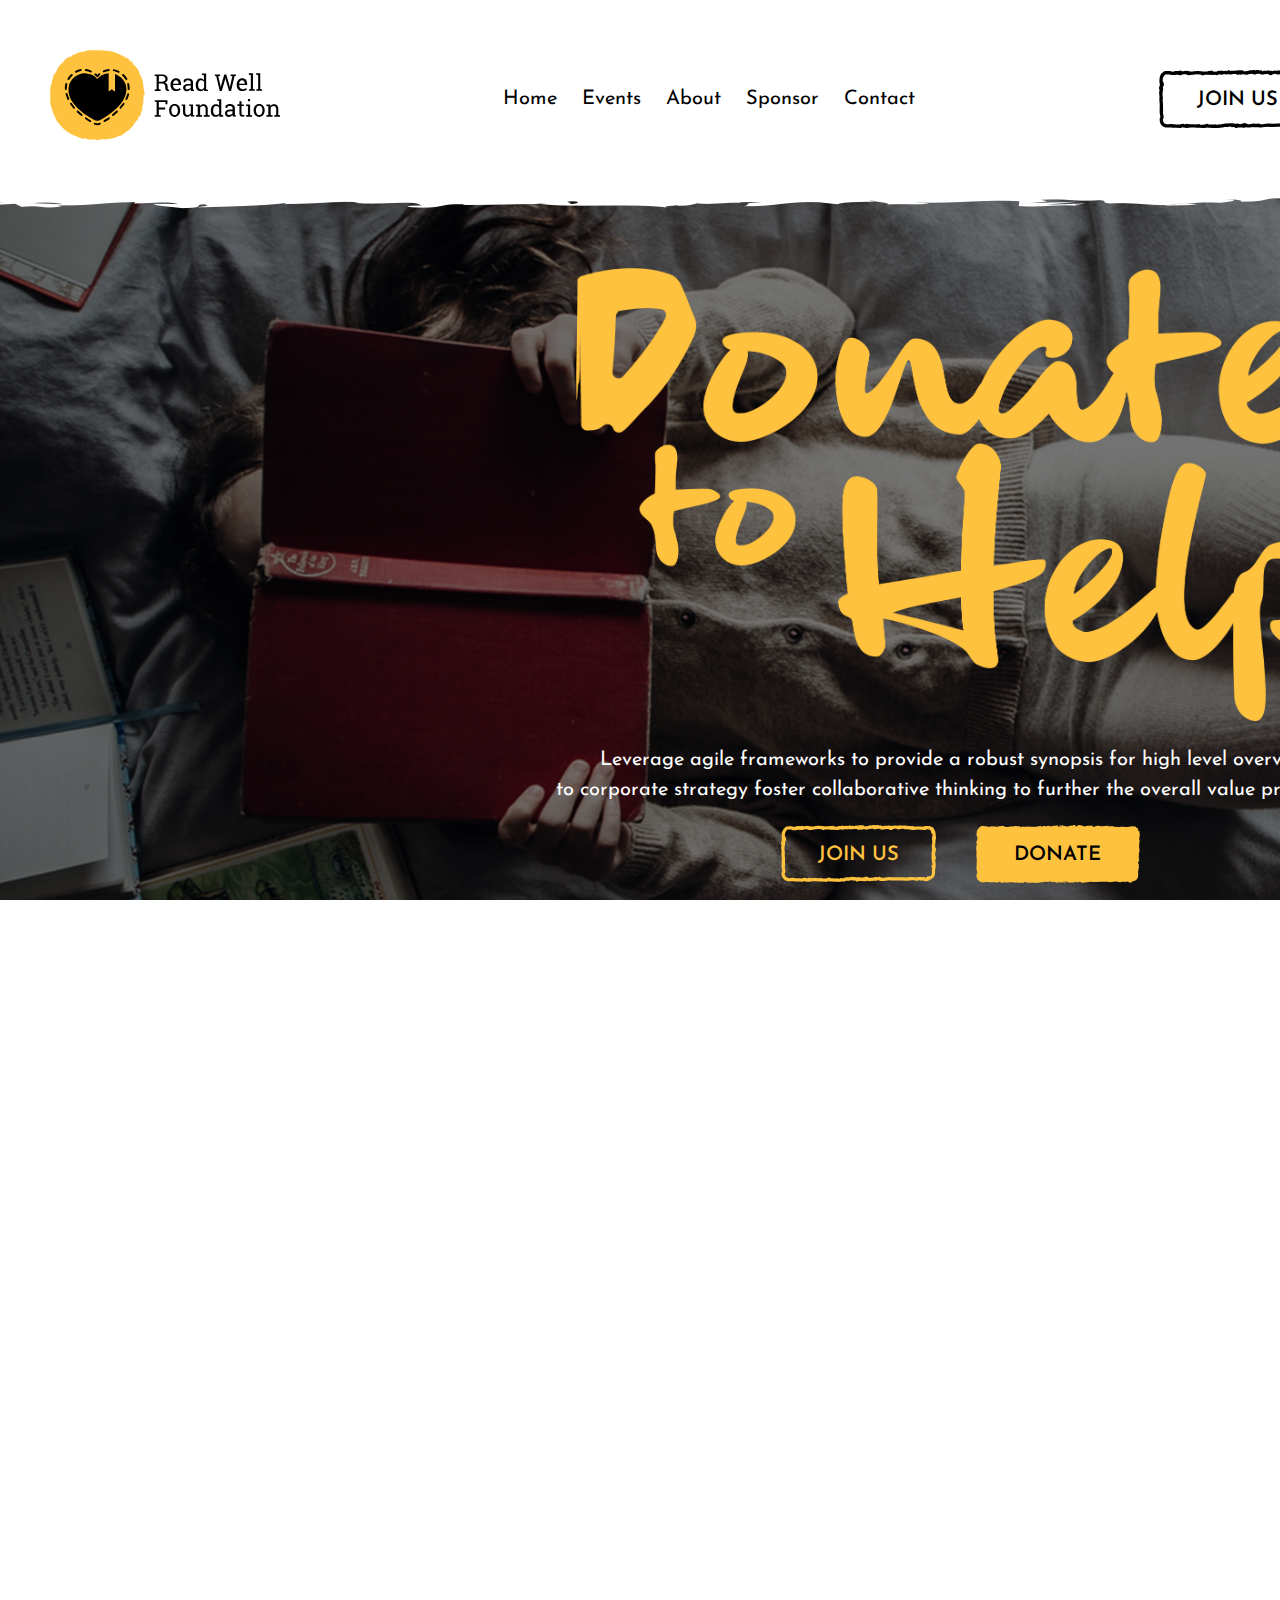
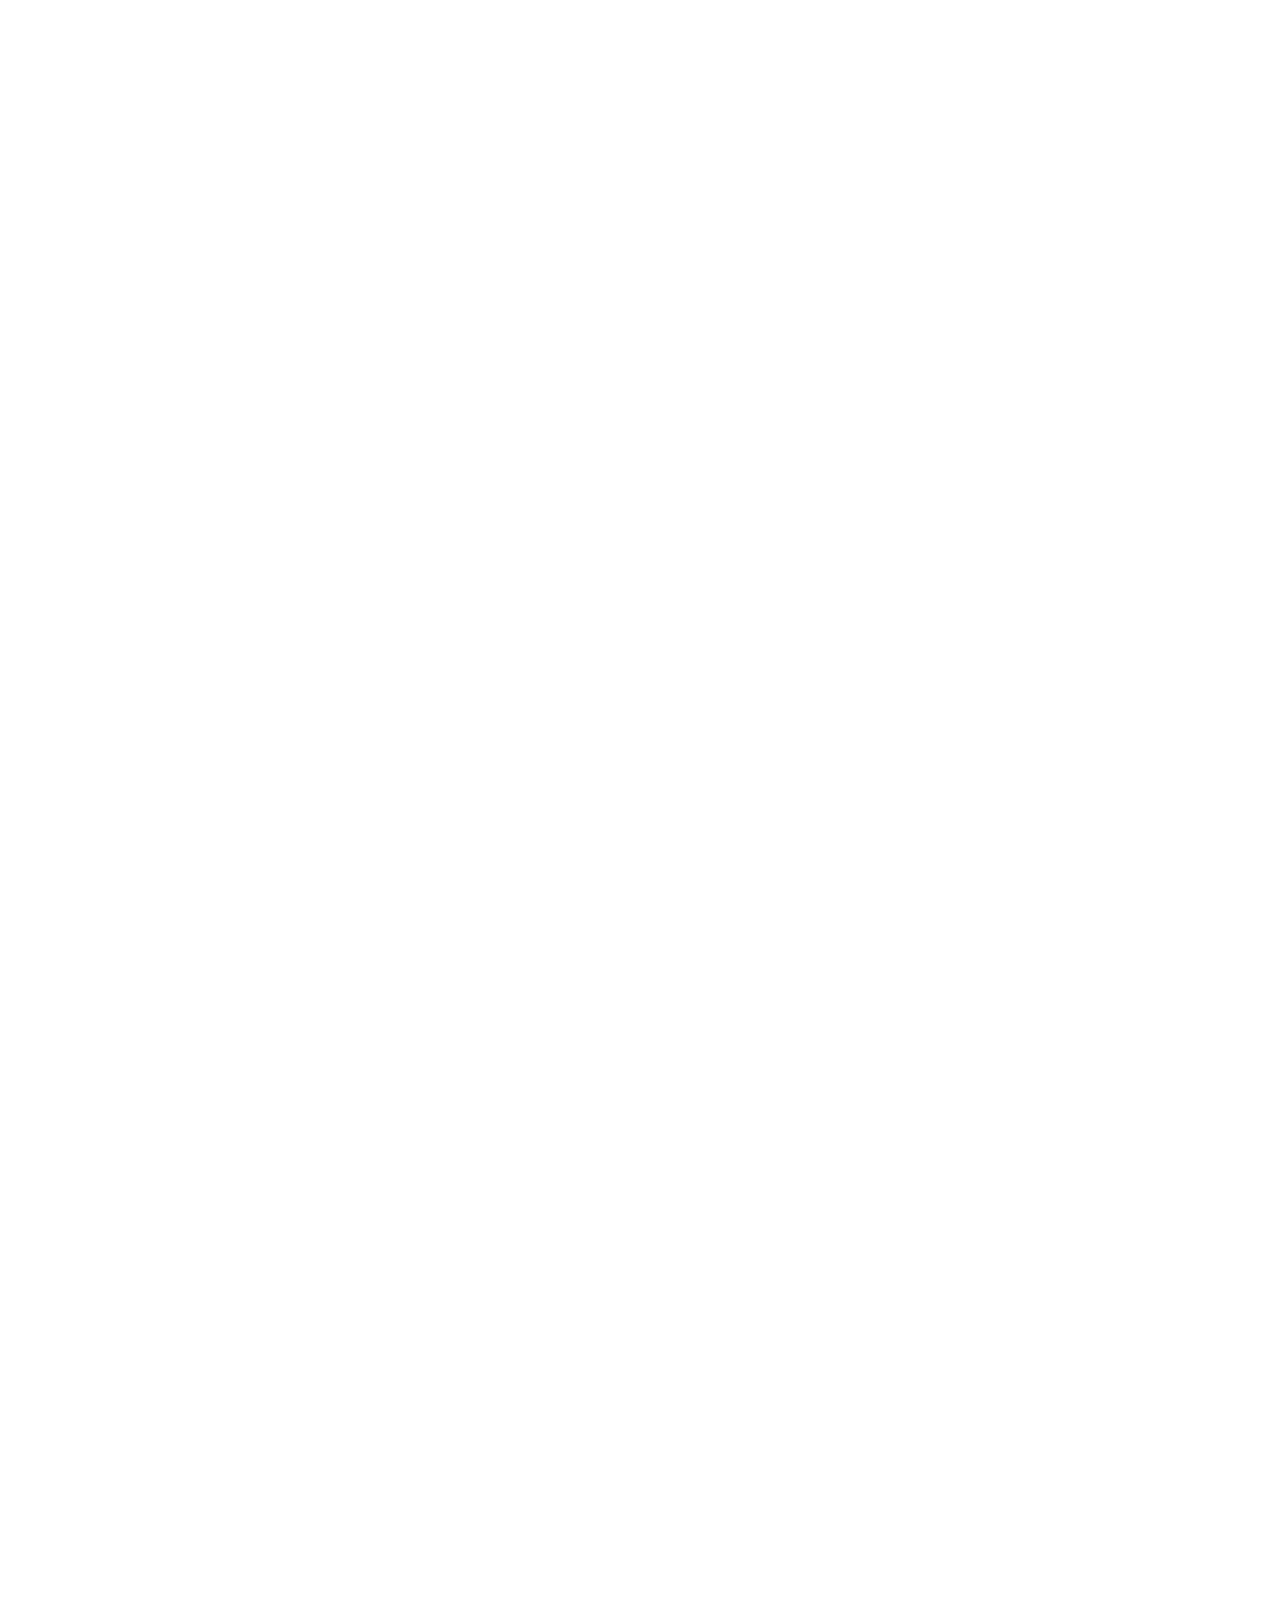
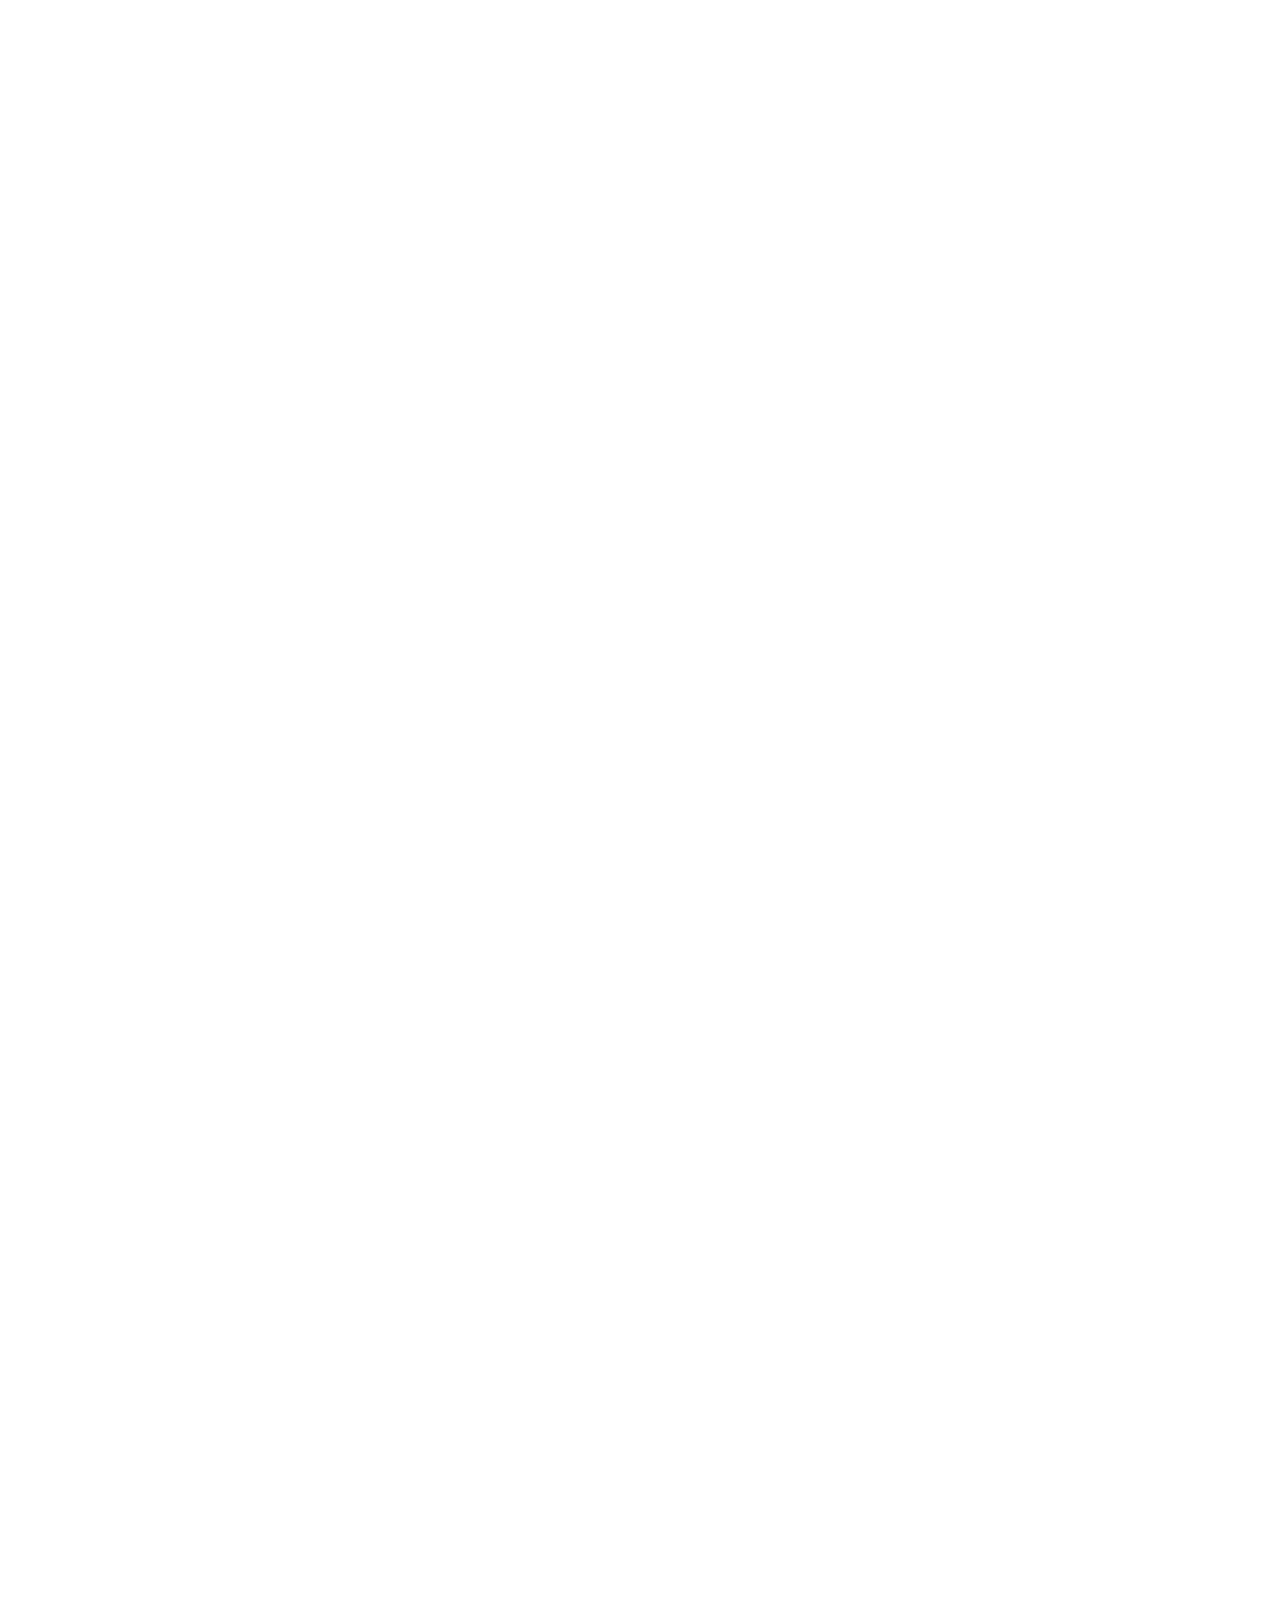
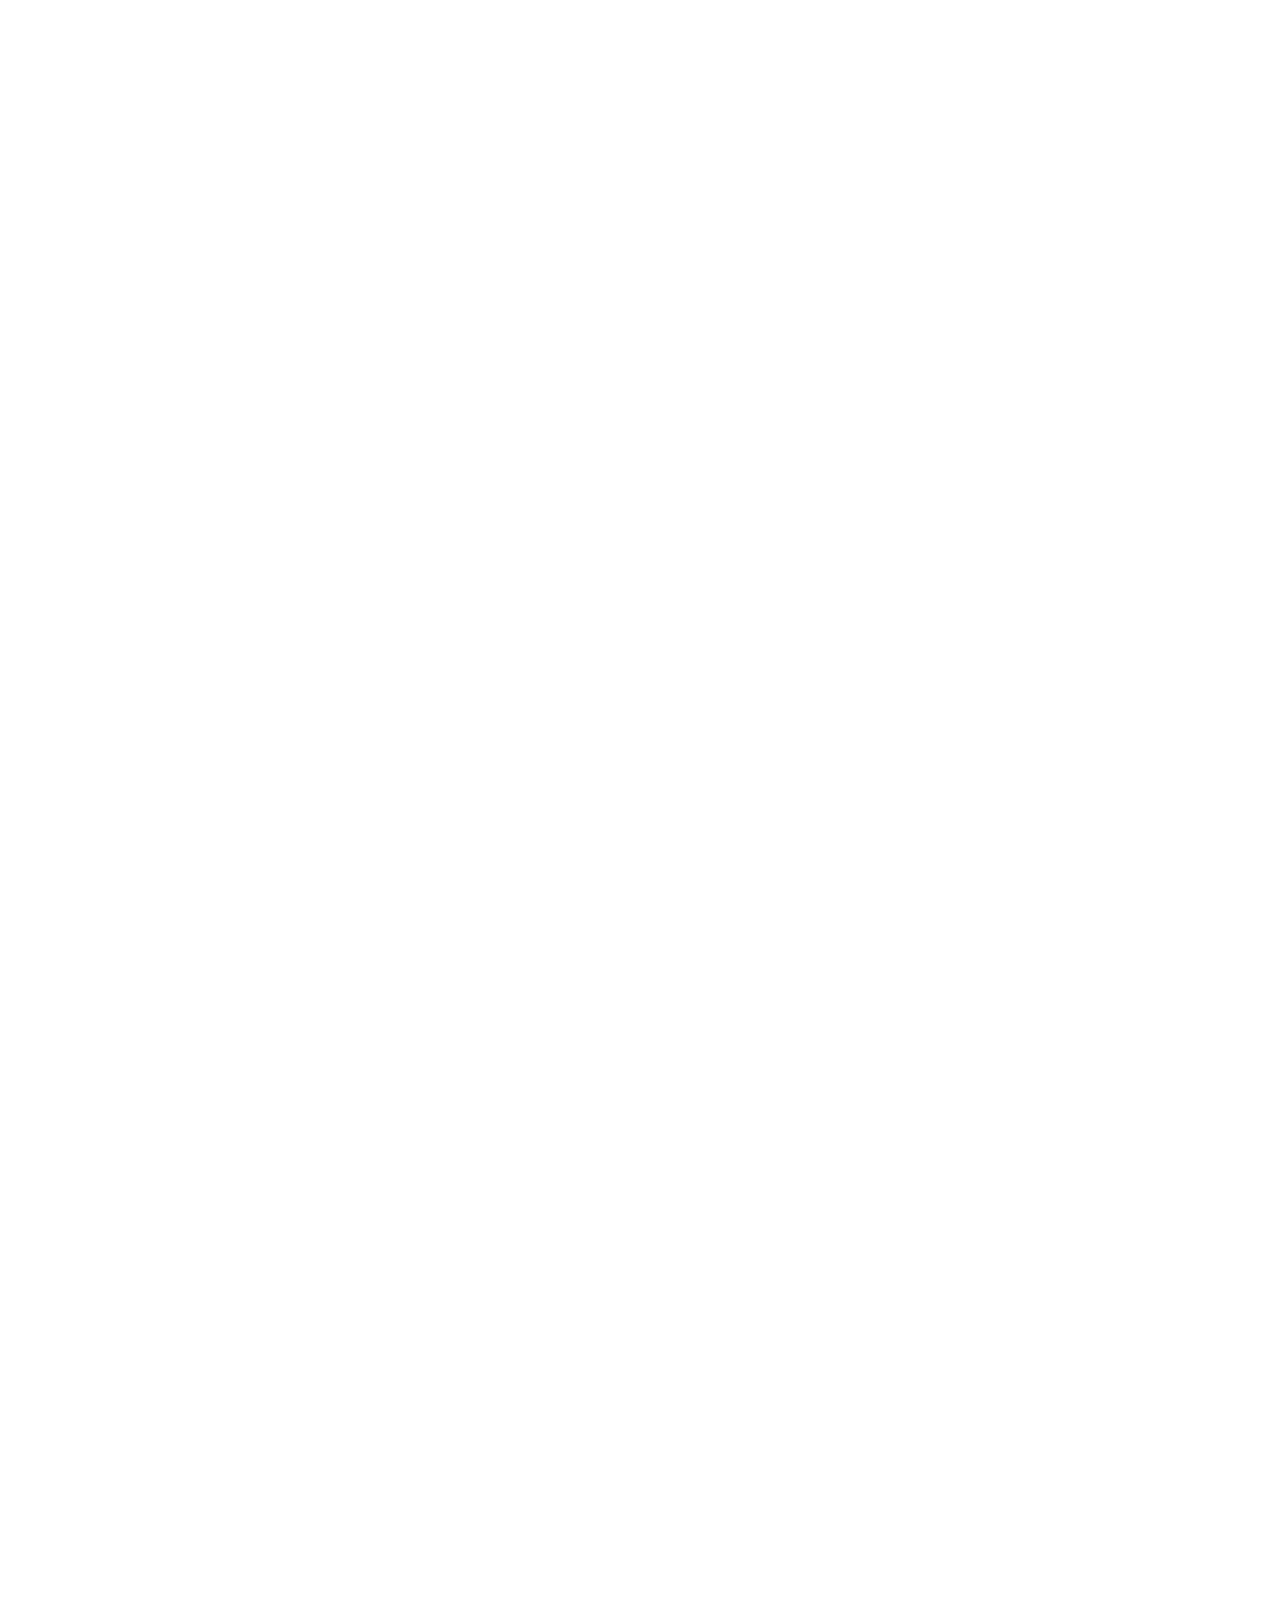
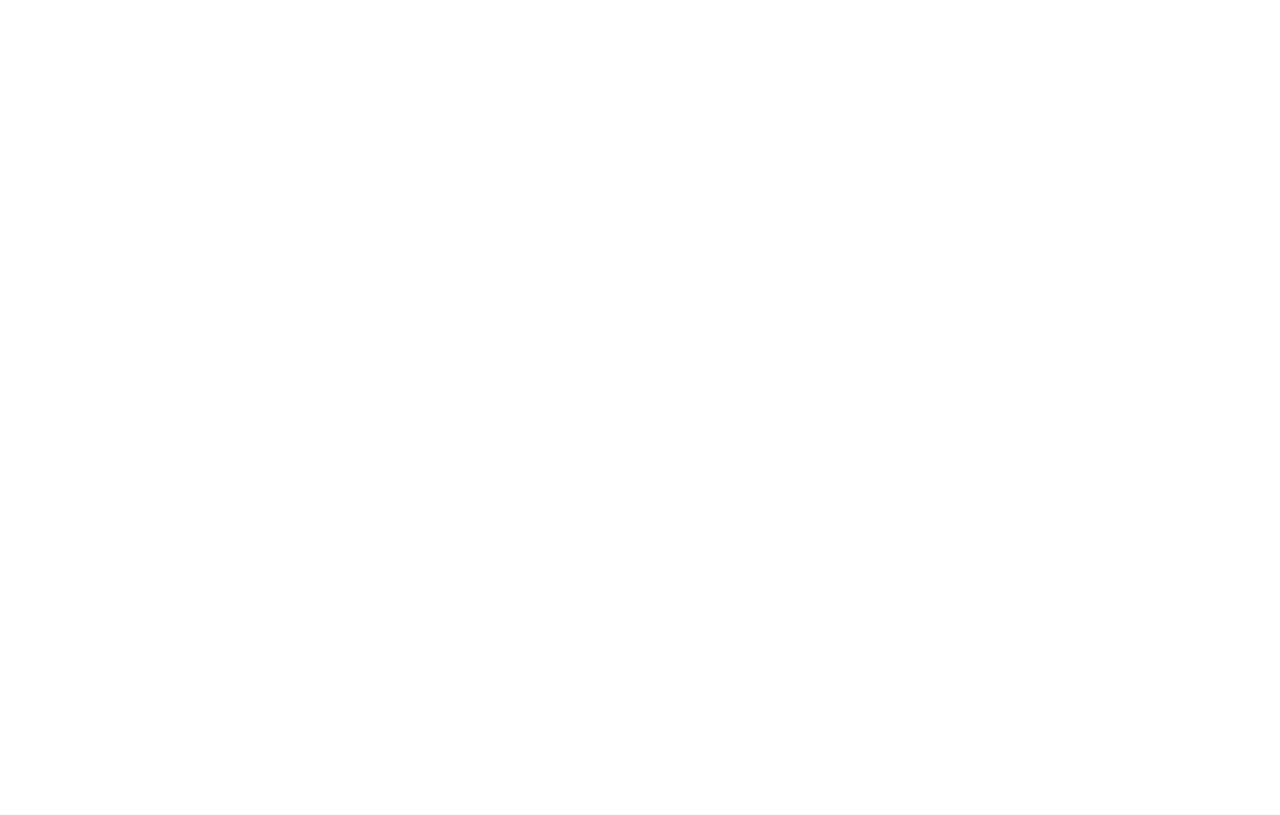
==== commit d0b99abd: "modified images path" ====
--- a/index.html
+++ b/index.html
@@ -157,7 +157,7 @@
       <section class="benefitOfHelping">
           <div id="container">
             <h1>Benefits of <br/>Helping</h1>
-            <div class="benefits"><img src="../Igen/images/girlsReading.png"></div>
+            <div class="benefits"><img src="images/girlsReading.png"></div>
               <ul class="benefitList">
                 <li>
                   <img src="./images/icon1.svg">
@@ -220,7 +220,7 @@
                     <i class="material-icons">keyboard_arrow_right</i>
                   </div>
               </div>
-              <div class="articleRight"><img src="../Igen/images/littleGirl.png"></div>
+              <div class="articleRight"><img src="images/littleGirl.png"></div>
             </div>
           </div>
         </section>
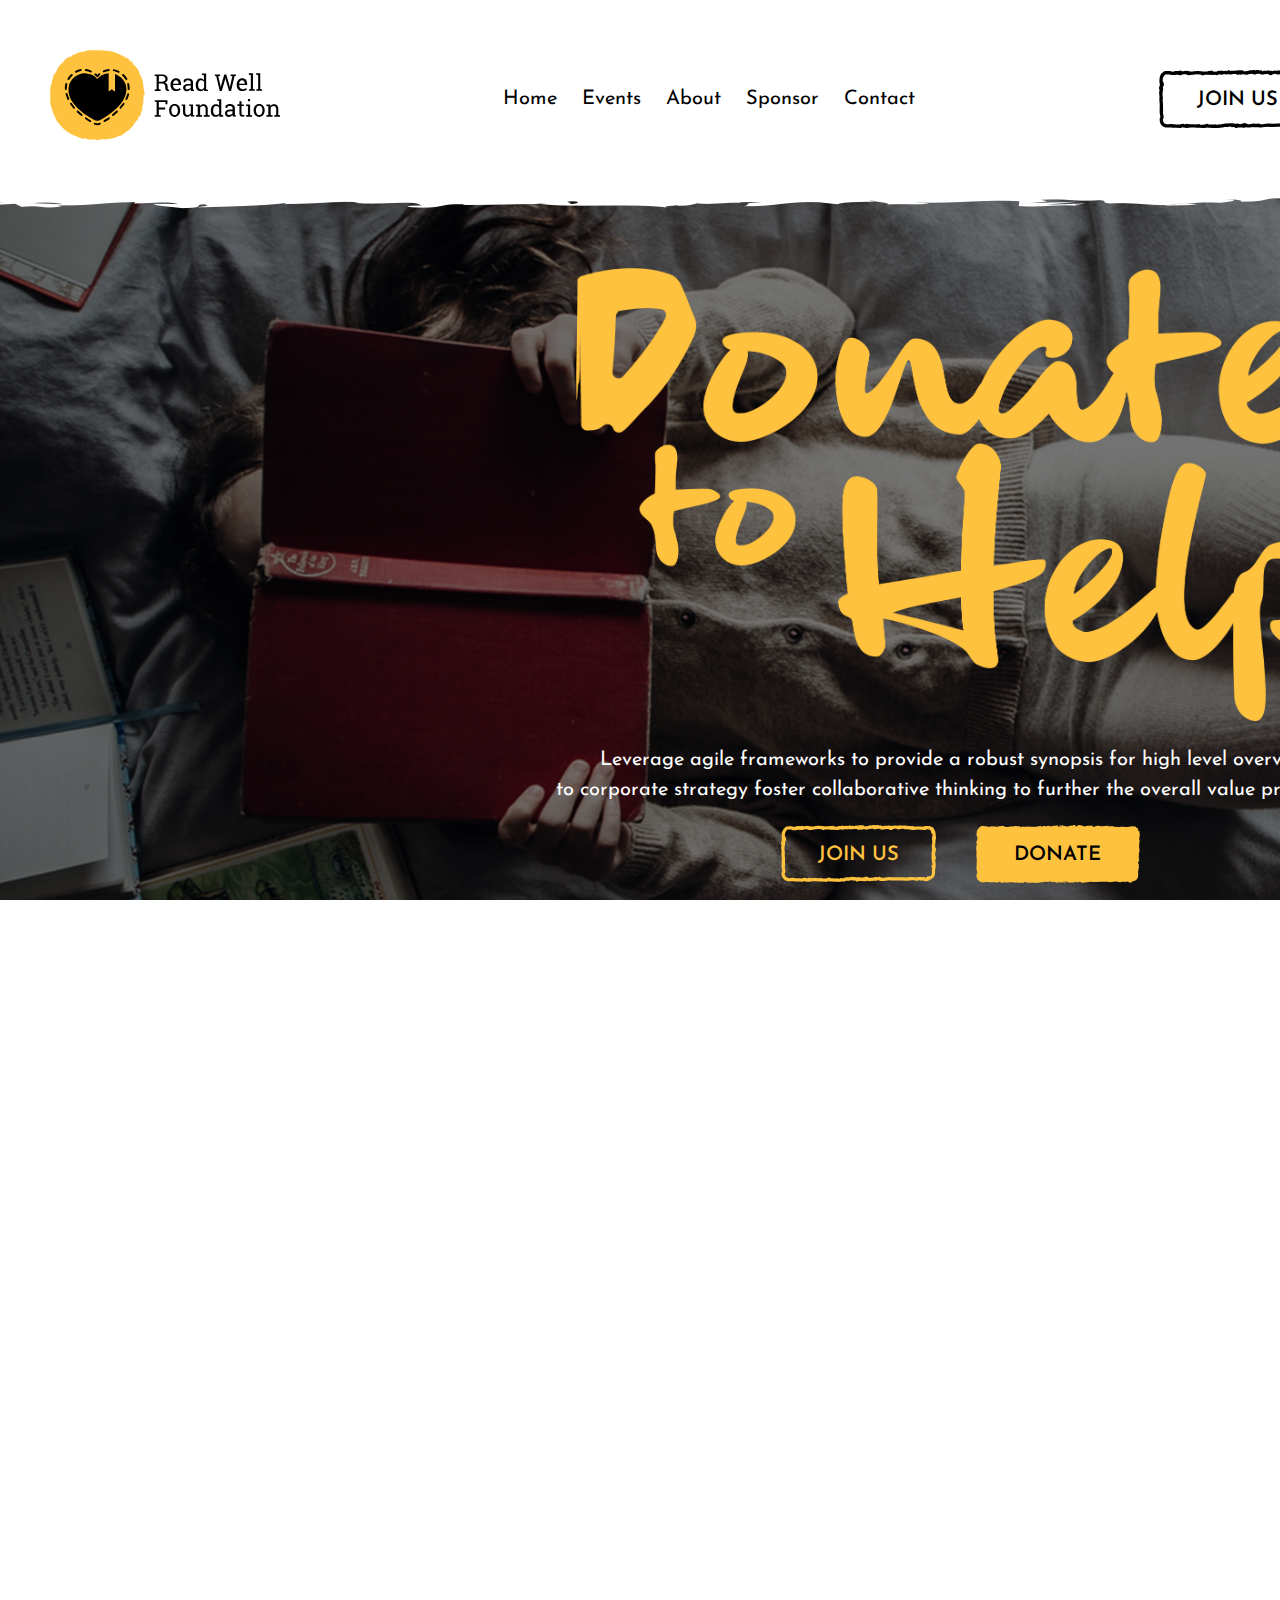
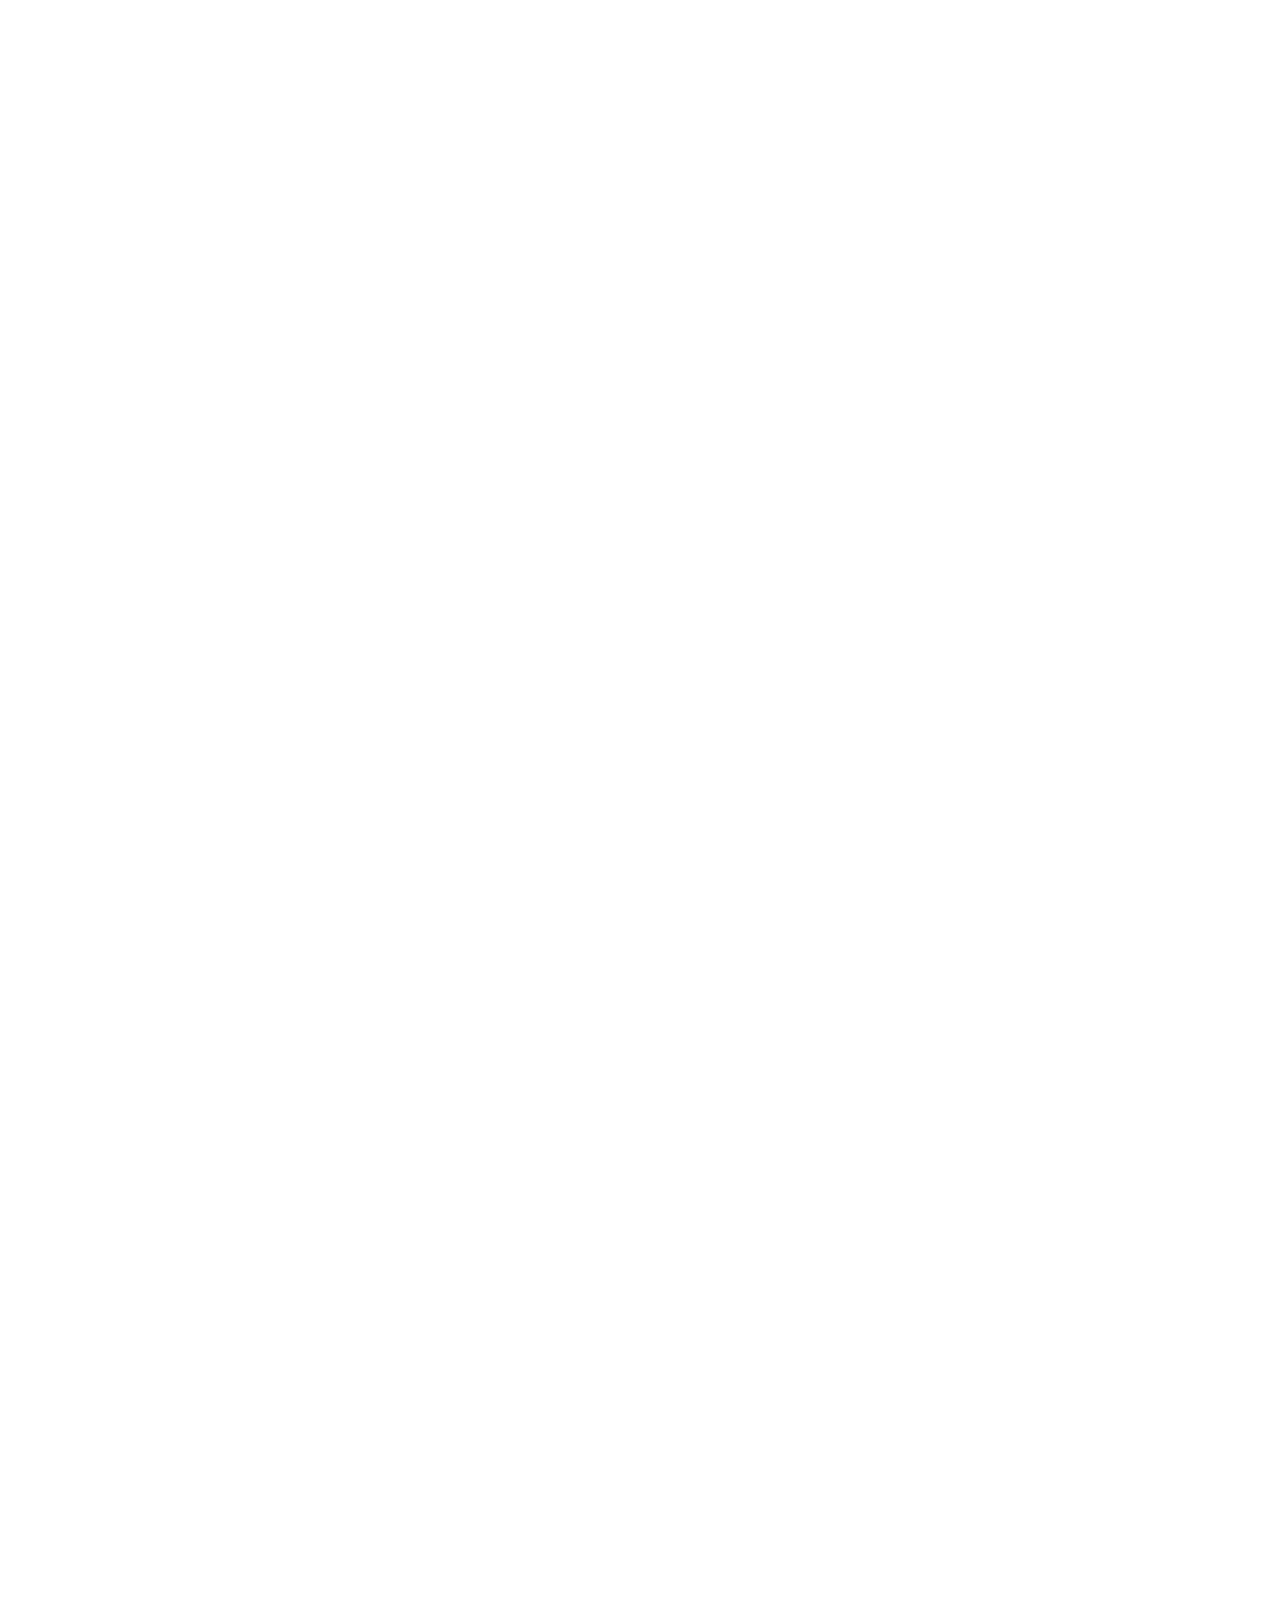
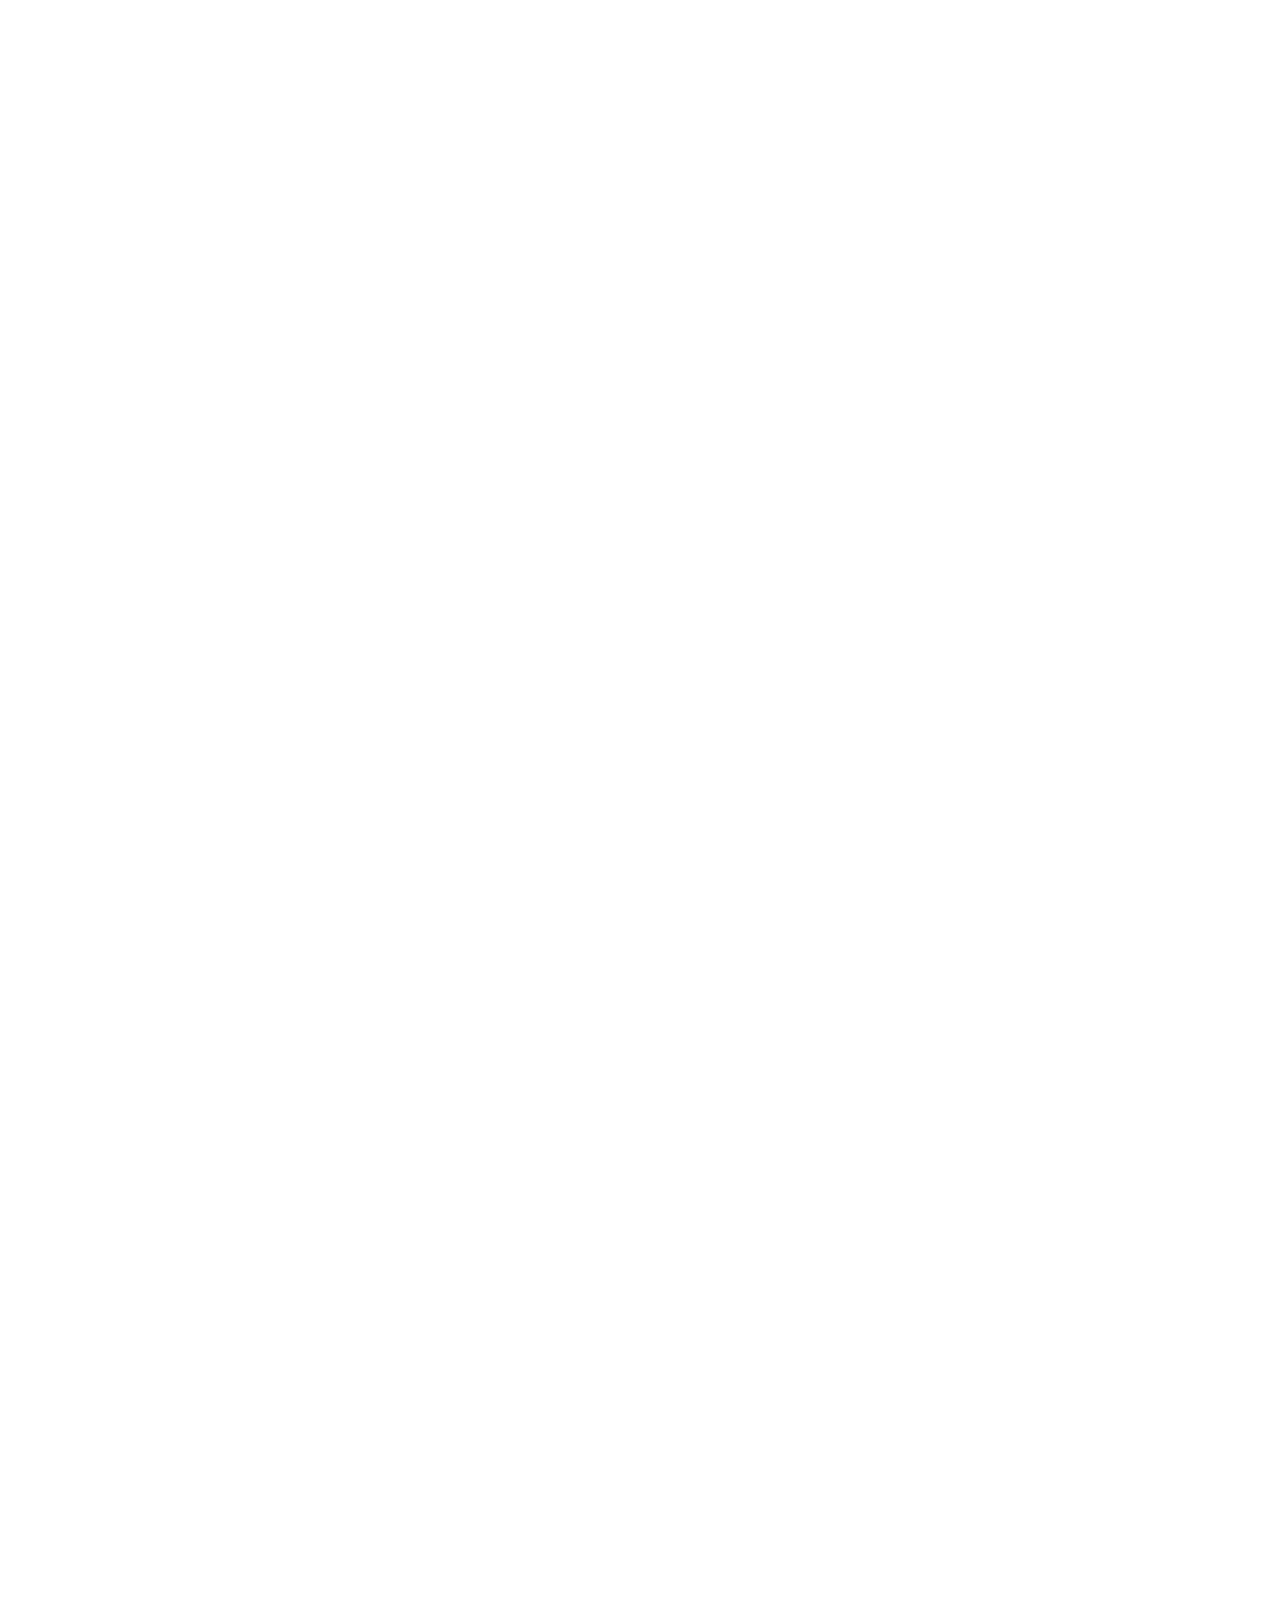
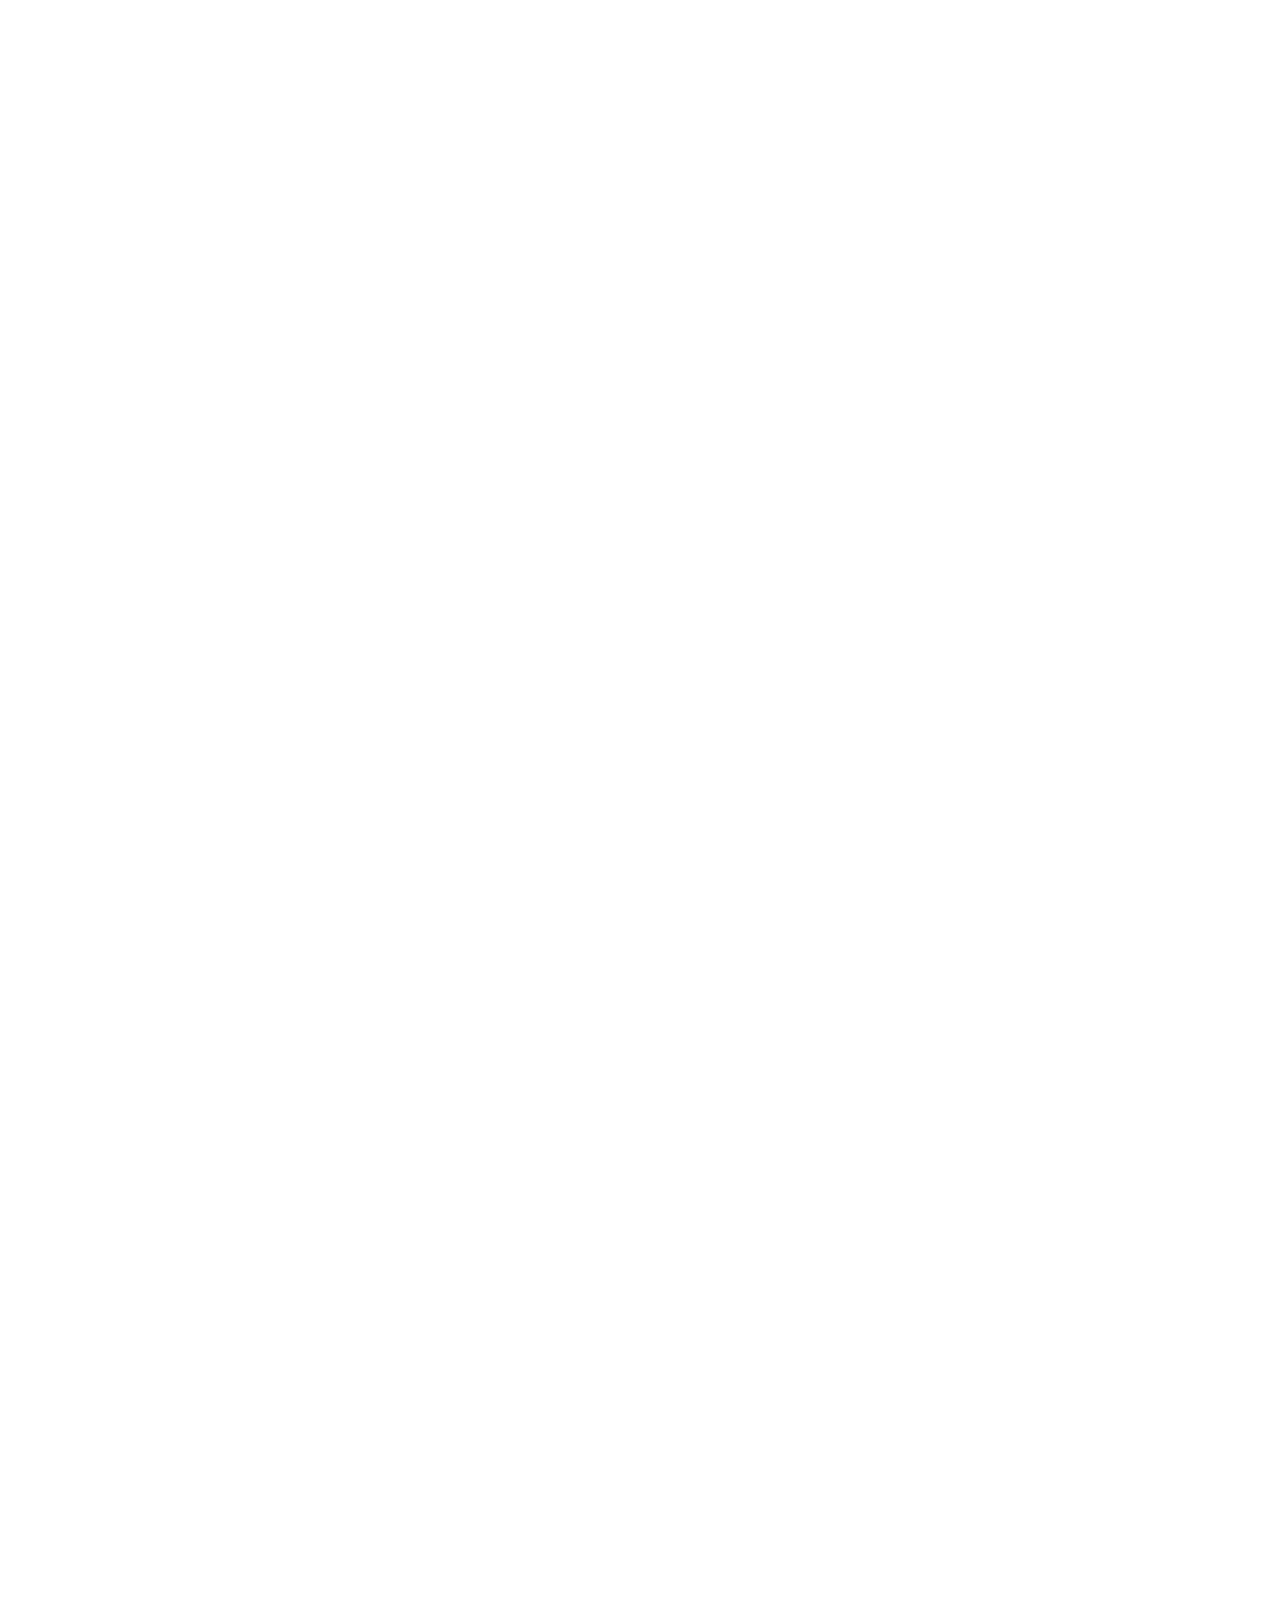
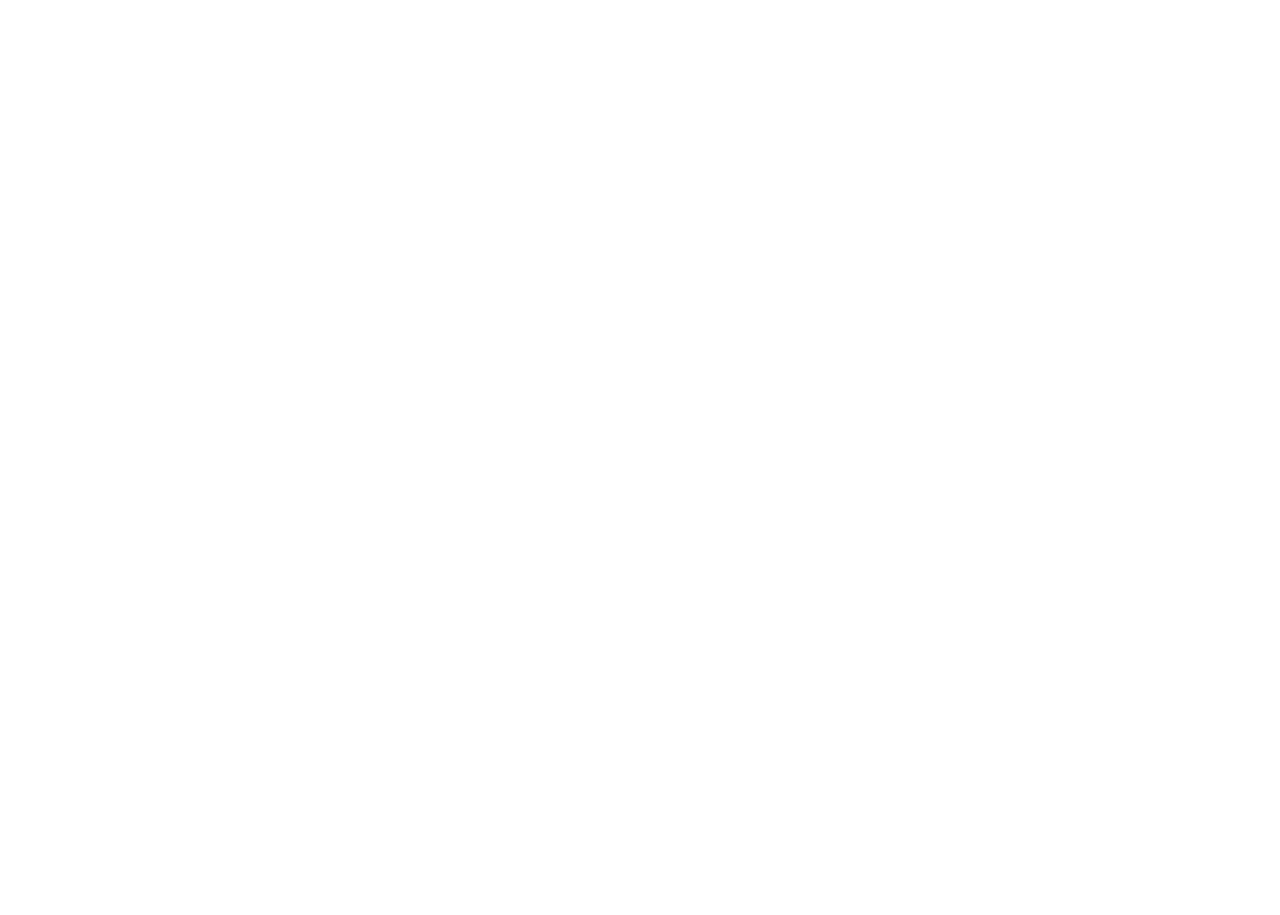
==== commit dad8b478: "added javascript" ====
--- a/index.html
+++ b/index.html
@@ -280,6 +280,7 @@
         </div>
       </div>
     </footer>
-    
+   
+    <script src="./javascript/home.js"></script>
   </body>
 </html>
--- a/css/style.css
+++ b/css/style.css
@@ -142,7 +142,7 @@
 /*=====Buttons=====*/
 /*=====Colors=====*/
 /*=====Buttons=====*/
-/*======================= HEADER =======================*/
+/*======================= MOBILE 320px =======================*/
 @media only screen and (max-width: 320px) {
   #container {
     width: 320px !important;
@@ -155,6 +155,7 @@
         -ms-flex-direction: column !important;
             flex-direction: column !important;
   }
+  /*======================= HEADER =======================*/
   header .row {
     display: -webkit-box;
     display: -ms-flexbox;
@@ -566,6 +567,433 @@
   /*======================= FOOTER =======================*/
 }
 
+/*======================= MOBILE 320px =======================*/
+/*======================= MOBILE 320px =======================*/
+@media only screen and (max-width: 320px) {
+  #container {
+    width: 320px !important;
+    padding: 20px !important;
+    display: -webkit-box;
+    display: -ms-flexbox;
+    display: flex;
+    -webkit-box-orient: vertical !important;
+    -webkit-box-direction: normal !important;
+        -ms-flex-direction: column !important;
+            flex-direction: column !important;
+  }
+  /*======================= HEADER =======================*/
+  header .row {
+    display: -webkit-box;
+    display: -ms-flexbox;
+    display: flex;
+  }
+  header .row .logo {
+    width: 150px !important;
+  }
+  header .row .desktopNav {
+    display: none !important;
+    display: -webkit-box;
+    display: -ms-flexbox;
+    display: flex;
+    -webkit-box-pack: center;
+        -ms-flex-pack: center;
+            justify-content: center;
+    padding-top: 20px;
+    -webkit-transition: 0.5s;
+    transition: 0.5s;
+  }
+  header .row .desktopNav li {
+    display: -webkit-box;
+    display: -ms-flexbox;
+    display: flex;
+    -webkit-box-orient: vertical;
+    -webkit-box-direction: normal;
+        -ms-flex-direction: column;
+            flex-direction: column;
+    text-align: center;
+  }
+  header .row .headerBtn {
+    -webkit-box-orient: vertical;
+    -webkit-box-direction: normal;
+        -ms-flex-direction: column;
+            flex-direction: column;
+    padding-top: 20px;
+    display: none;
+  }
+  header .row .mobileNav {
+    cursor: pointer;
+    display: -webkit-box;
+    display: -ms-flexbox;
+    display: flex;
+  }
+  /*======================= HEADER =======================*/
+  /*======================= BANNER =======================*/
+  .banner {
+    width: 320px !important;
+    height: auto !important;
+    display: -webkit-box;
+    display: -ms-flexbox;
+    display: flex;
+    -webkit-box-orient: vertical;
+    -webkit-box-direction: normal;
+        -ms-flex-direction: column;
+            flex-direction: column;
+  }
+  .banner .bannerContent {
+    display: -webkit-box;
+    display: -ms-flexbox;
+    display: flex;
+    -webkit-box-orient: vertical;
+    -webkit-box-direction: normal;
+        -ms-flex-direction: column;
+            flex-direction: column;
+  }
+  .banner .bannerContent .donate {
+    width: 60%;
+    margin: auto;
+  }
+  .banner .bannerContent p {
+    padding: 0 20px;
+    font-size: 18px;
+  }
+  .banner .bannerBtn {
+    display: -webkit-box !important;
+    display: -ms-flexbox !important;
+    display: flex !important;
+    -webkit-box-orient: vertical;
+    -webkit-box-direction: normal;
+        -ms-flex-direction: column;
+            flex-direction: column;
+    -webkit-box-align: center;
+        -ms-flex-align: center;
+            align-items: center;
+    padding-top: 10px;
+  }
+  .banner .bannerBtn .thirdctaBtn {
+    margin: 10px;
+  }
+  .banner .bannerBtn .primaryctaBtn {
+    margin: 10px;
+  }
+  .banner .reports {
+    display: -webkit-box;
+    display: -ms-flexbox;
+    display: flex;
+    -webkit-box-orient: vertical;
+    -webkit-box-direction: normal;
+        -ms-flex-direction: column;
+            flex-direction: column;
+    padding: 0 20px;
+  }
+  .banner .reports .help {
+    display: -webkit-box;
+    display: -ms-flexbox;
+    display: flex;
+    -webkit-box-orient: vertical;
+    -webkit-box-direction: normal;
+        -ms-flex-direction: column;
+            flex-direction: column;
+    background-image: url("../images/banner-square-responsive.svg");
+    height: 450px;
+    width: 280px;
+  }
+  .banner .reports .help h1, .banner .reports .help p {
+    text-align: center;
+  }
+  .banner .reports .help .secondaryctaBtn {
+    margin: 30px auto;
+  }
+  .banner .reports .percentage {
+    background-image: url("../images/percentageBg-responsive.png");
+    height: 800px;
+    width: 280px;
+    display: -webkit-box;
+    display: -ms-flexbox;
+    display: flex;
+    -webkit-box-orient: vertical;
+    -webkit-box-direction: normal;
+        -ms-flex-direction: column;
+            flex-direction: column;
+    padding-top: 75px;
+    margin-top: 30px;
+  }
+  .banner .reports .percentage .circleGraph {
+    margin: 25px auto;
+  }
+  /*======================= BANNER =======================*/
+  /*======================= UPCOMING EVENTS =======================*/
+  .upcomingEventsContainer {
+    display: -webkit-box;
+    display: -ms-flexbox;
+    display: flex;
+    -webkit-box-orient: vertical;
+    -webkit-box-direction: normal;
+        -ms-flex-direction: column;
+            flex-direction: column;
+    padding-top: 100px !important;
+  }
+  .upcomingEventsContainer .upcomingEvents {
+    display: -webkit-box;
+    display: -ms-flexbox;
+    display: flex;
+    -webkit-box-orient: vertical;
+    -webkit-box-direction: normal;
+        -ms-flex-direction: column;
+            flex-direction: column;
+  }
+  .upcomingEventsContainer .upcomingEvents h1 {
+    font-size: 50px !important;
+    padding-bottom: 50px !important;
+  }
+  .upcomingEventsContainer .upcomingEvents .navArrows {
+    -webkit-box-pack: center;
+        -ms-flex-pack: center;
+            justify-content: center;
+  }
+  .upcomingEventsContainer .futureEvents {
+    display: -webkit-box;
+    display: -ms-flexbox;
+    display: flex;
+    -webkit-box-orient: vertical;
+    -webkit-box-direction: normal;
+        -ms-flex-direction: column;
+            flex-direction: column;
+  }
+  .upcomingEventsContainer .futureEvents h1, .upcomingEventsContainer .futureEvents p {
+    text-align: center;
+  }
+  .upcomingEventsContainer .tanggalBinggotFoundation {
+    width: 280px !important;
+  }
+  .upcomingEventsContainer .tanggalBinggotFoundation img {
+    width: 100%;
+  }
+  .upcomingEventsContainer .foundationStats {
+    display: -webkit-box;
+    display: -ms-flexbox;
+    display: flex;
+    -webkit-box-orient: vertical;
+    -webkit-box-direction: normal;
+        -ms-flex-direction: column;
+            flex-direction: column;
+    padding-top: 50px;
+  }
+  .upcomingEventsContainer .foundationStats ul {
+    display: -webkit-box;
+    display: -ms-flexbox;
+    display: flex;
+    -webkit-box-orient: vertical;
+    -webkit-box-direction: normal;
+        -ms-flex-direction: column;
+            flex-direction: column;
+    text-align: center;
+  }
+  .upcomingEventsContainer .foundationStats ul li {
+    padding: 20px;
+  }
+  .upcomingEventsContainer .foundationStats img {
+    width: 100%;
+  }
+  .upcomingEventsContainer .foundationStats .infoButton {
+    -webkit-box-orient: vertical;
+    -webkit-box-direction: normal;
+        -ms-flex-direction: column;
+            flex-direction: column;
+  }
+  .upcomingEventsContainer .foundationStats .infoButton table {
+    -webkit-box-orient: vertical;
+    -webkit-box-direction: normal;
+        -ms-flex-direction: column;
+            flex-direction: column;
+  }
+  .upcomingEventsContainer .foundationStats .infoButton table tr {
+    display: -webkit-box;
+    display: -ms-flexbox;
+    display: flex;
+    -webkit-box-orient: vertical;
+    -webkit-box-direction: normal;
+        -ms-flex-direction: column;
+            flex-direction: column;
+    text-align: center;
+  }
+  .upcomingEventsContainer .foundationStats .infoButton table tr td {
+    padding: 10px;
+  }
+  .upcomingEventsContainer .foundationStats .infoButton .primaryctaBtn {
+    margin: 0 auto !important;
+    margin-top: 30px !important;
+  }
+  /*======================= UPCOMING EVENTS =======================*/
+  /*======================= BENEFITS OF HELPING =======================*/
+  .benefitOfHelping {
+    background-image: url("../images/benefitsMainBg-responsive.svg ") !important;
+    background-position: 0px 100px !important;
+    padding-top: 150px !important;
+  }
+  .benefitOfHelping h1 {
+    font-size: 50px !important;
+  }
+  .benefitOfHelping .benefits {
+    margin-top: 50px;
+  }
+  .benefitOfHelping .benefitList {
+    padding-top: 200px !important;
+    -webkit-box-orient: vertical;
+    -webkit-box-direction: normal;
+        -ms-flex-direction: column;
+            flex-direction: column;
+  }
+  .benefitOfHelping li {
+    padding-top: 50px;
+    width: auto !important;
+  }
+  .benefitOfHelping li:nth-child(3) {
+    margin-top: 0px !important;
+  }
+  /*======================= BENEFITS OF HELPING =======================*/
+  /*======================= EVENTS & NEWS =======================*/
+  .eventsAndNews {
+    display: -webkit-box;
+    display: -ms-flexbox;
+    display: flex;
+    padding-top: 50px !important;
+  }
+  .eventsAndNews .articleContent {
+    display: -webkit-box;
+    display: -ms-flexbox;
+    display: flex;
+    -webkit-box-orient: vertical;
+    -webkit-box-direction: normal;
+        -ms-flex-direction: column;
+            flex-direction: column;
+    padding-top: 30px !important;
+  }
+  .eventsAndNews h1 {
+    font-size: 50px !important;
+  }
+  .eventsAndNews h2 {
+    text-align: center;
+  }
+  .eventsAndNews .articleP {
+    -webkit-box-ordinal-group: 2;
+        -ms-flex-order: 1;
+            order: 1;
+    padding-top: 20px;
+  }
+  .eventsAndNews .articleLeft {
+    width: 100% !important;
+    padding-right: 0 !important;
+    display: -webkit-box;
+    display: -ms-flexbox;
+    display: flex;
+    -webkit-box-orient: vertical;
+    -webkit-box-direction: normal;
+        -ms-flex-direction: column;
+            flex-direction: column;
+    -webkit-box-pack: center;
+        -ms-flex-pack: center;
+            justify-content: center;
+  }
+  .eventsAndNews .articleLeft .primaryctaBtn {
+    margin: 50px auto;
+    -webkit-box-ordinal-group: 2;
+        -ms-flex-order: 1;
+            order: 1;
+  }
+  .eventsAndNews .articleLeft .navArrows {
+    display: -webkit-box;
+    display: -ms-flexbox;
+    display: flex;
+    -webkit-box-pack: center;
+        -ms-flex-pack: center;
+            justify-content: center;
+    padding-top: 20px;
+  }
+  .eventsAndNews .articleRight {
+    display: none;
+  }
+  /*======================= EVENTS & NEWS =======================*/
+  /*======================= YOUR SUPPORT IS POWERFUL =======================*/
+  .supportIsPowerful {
+    padding-top: 50px !important;
+  }
+  .supportIsPowerful h1 {
+    font-size: 50px !important;
+  }
+  .supportIsPowerful .primaryctaBtn {
+    background-image: url("../images/donateNowSmall.svg") !important;
+    background-repeat: no-repeat;
+    width: 100% !important;
+    height: 100% !important;
+    font-size: 20px !important;
+    margin: 30px auto !important;
+  }
+  .supportIsPowerful .gallery {
+    display: -webkit-box;
+    display: -ms-flexbox;
+    display: flex;
+  }
+  .supportIsPowerful .gallery li:nth-child(n+4) {
+    display: none !important;
+  }
+  .supportIsPowerful .gallery li:nth-child(-n+3) {
+    display: -webkit-box !important;
+    display: -ms-flexbox !important;
+    display: flex !important;
+    margin: 0;
+  }
+  .supportIsPowerful .gallery li:nth-child(-n+3) img {
+    width: 80% !important;
+  }
+  .supportIsPowerful .gallery li:nth-child(1) {
+    padding-top: 0 !important;
+    margin: 180px 0px 0 -60px;
+    height: 100% !important;
+  }
+  .supportIsPowerful .gallery li:nth-child(2) {
+    padding-top: 0 !important;
+    margin: 240px 0px 0 0;
+    height: 100% !important;
+  }
+  .supportIsPowerful .gallery li:nth-child(3) {
+    padding-top: 0 !important;
+    margin: 180px -100px 0 0px;
+    height: 100% !important;
+  }
+  /*======================= YOUR SUPPORT IS POWERFUL =======================*/
+  /*======================= FOOTER =======================*/
+  footer {
+    background-position: -20px 340px !important;
+  }
+  footer .listOflist {
+    display: -webkit-box;
+    display: -ms-flexbox;
+    display: flex;
+    -webkit-box-orient: vertical;
+    -webkit-box-direction: normal;
+        -ms-flex-direction: column;
+            flex-direction: column;
+  }
+  footer .listOflist ul {
+    margin: 10px;
+    text-align: center;
+  }
+  footer .copyRight {
+    padding: 20px 0 0 0 !important;
+  }
+  footer .copyRight img {
+    margin: 0 20px;
+  }
+  footer .copyRight p:nth-child(1) {
+    text-align: end;
+  }
+  footer .copyRight p:nth-child(2) {
+    text-align: end;
+  }
+  /*======================= FOOTER =======================*/
+}
+
+/*======================= MOBILE 320px =======================*/
 /*======================= IMPORT =======================*/
 body,
 html {
@@ -865,7 +1293,7 @@
 /*======================= REPORTS =======================*/
 /*======================= UPCOMING EVENTS =======================*/
 .upcomingEventsContainer {
-  padding-top: 200px;
+  padding-top: 300px;
 }
 
 .upcomingEventsContainer .upcomingEvents {
